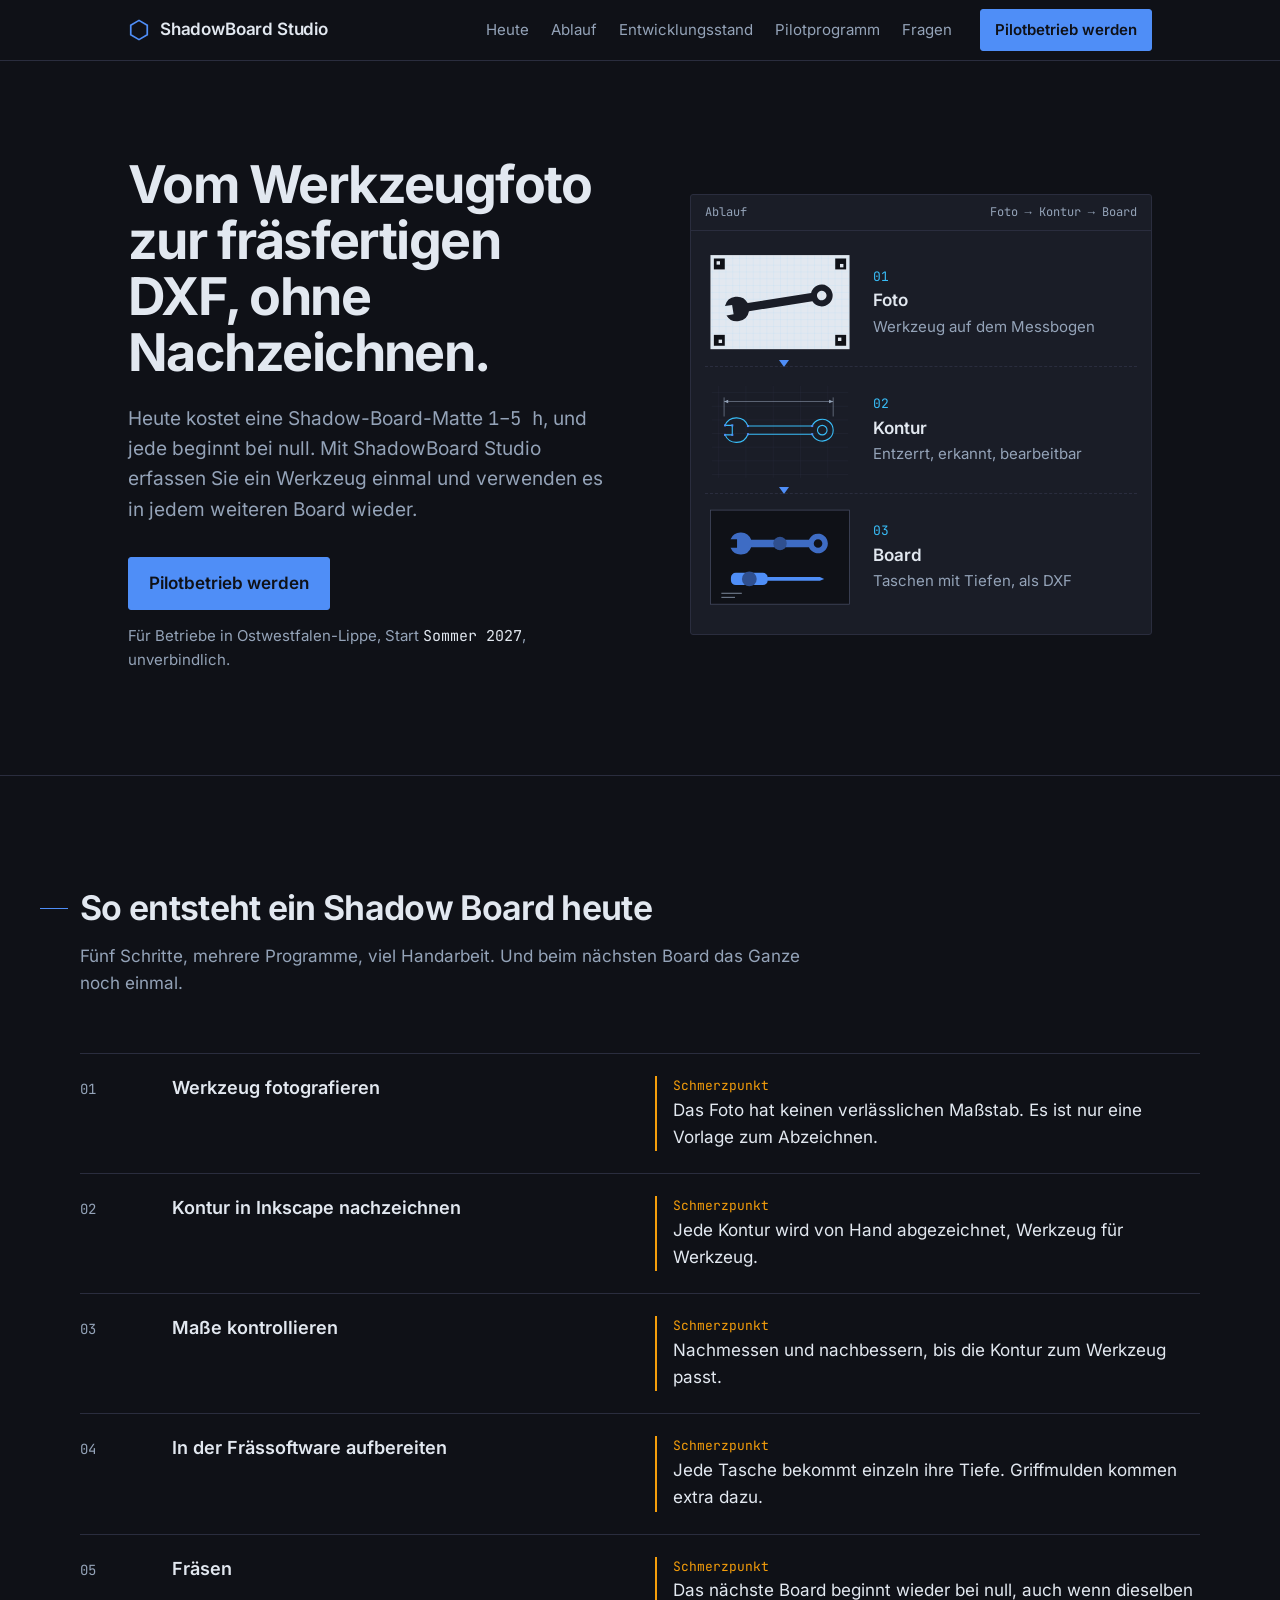
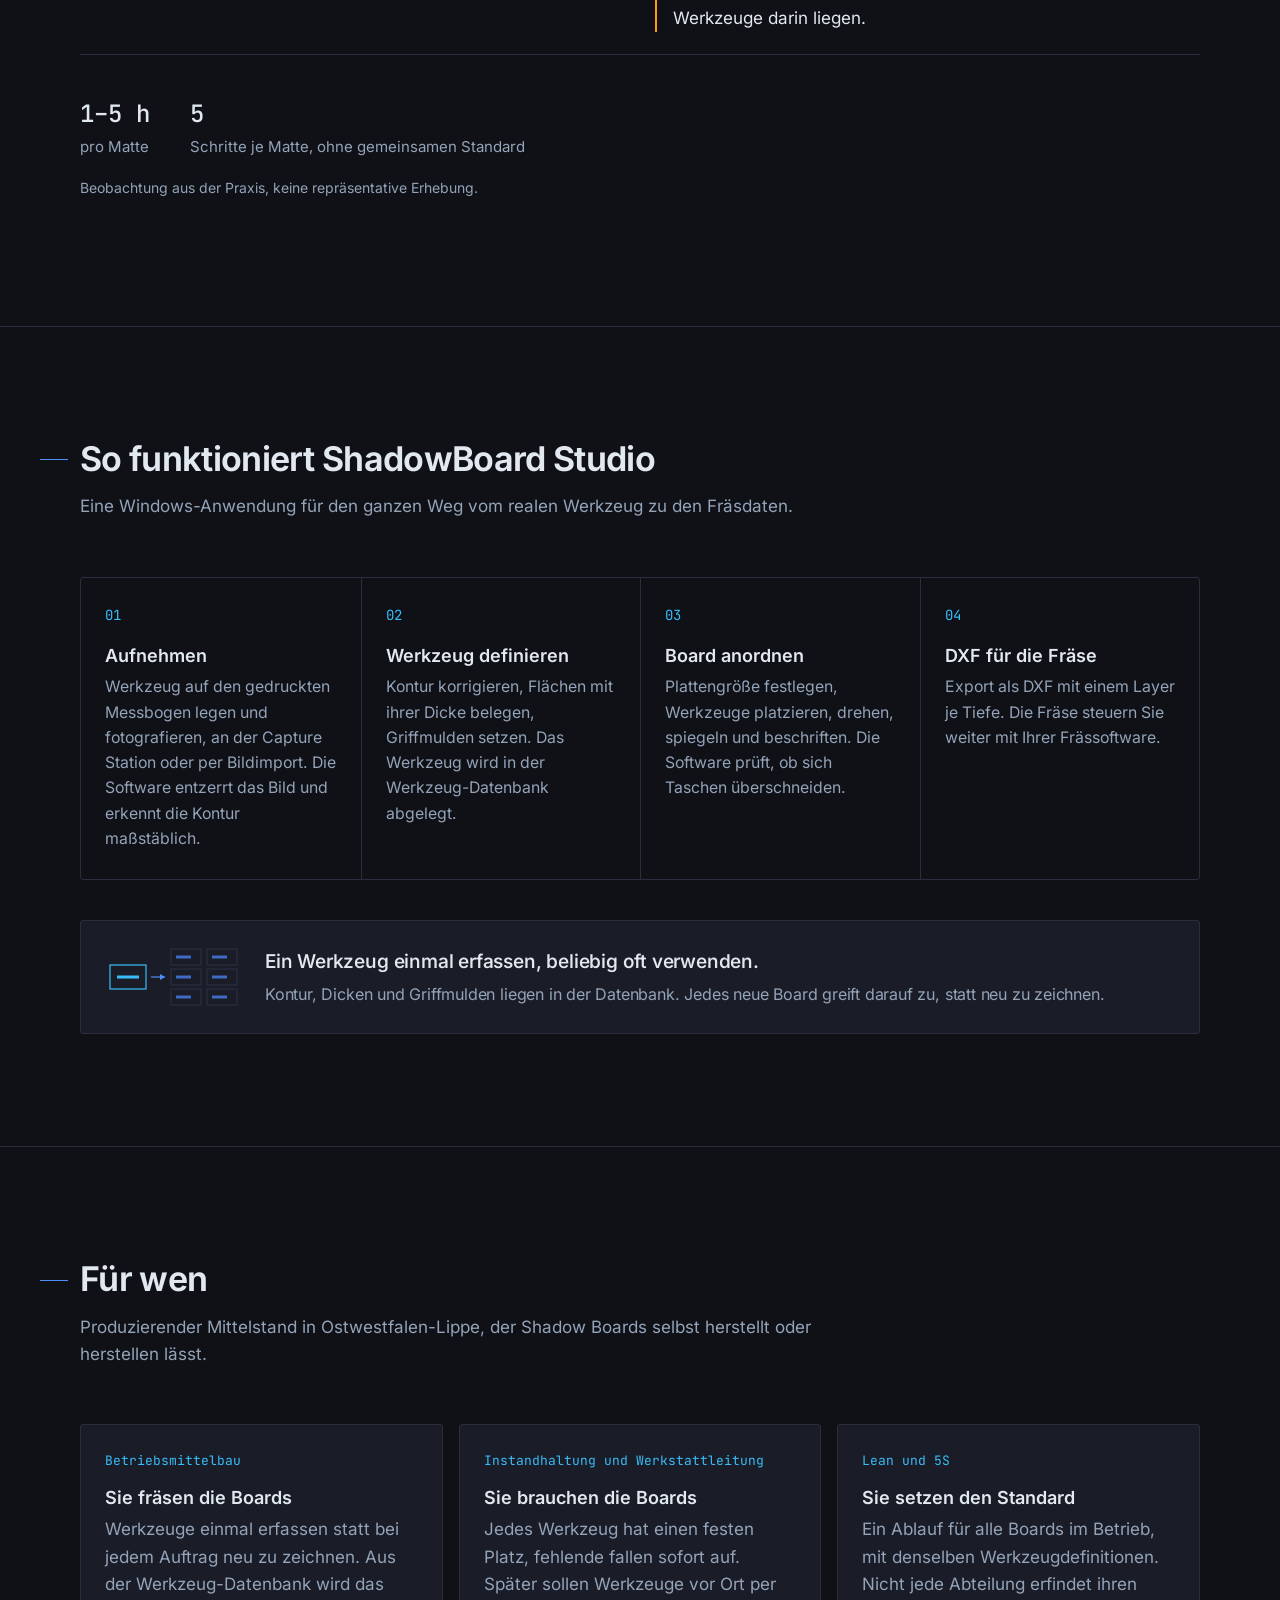
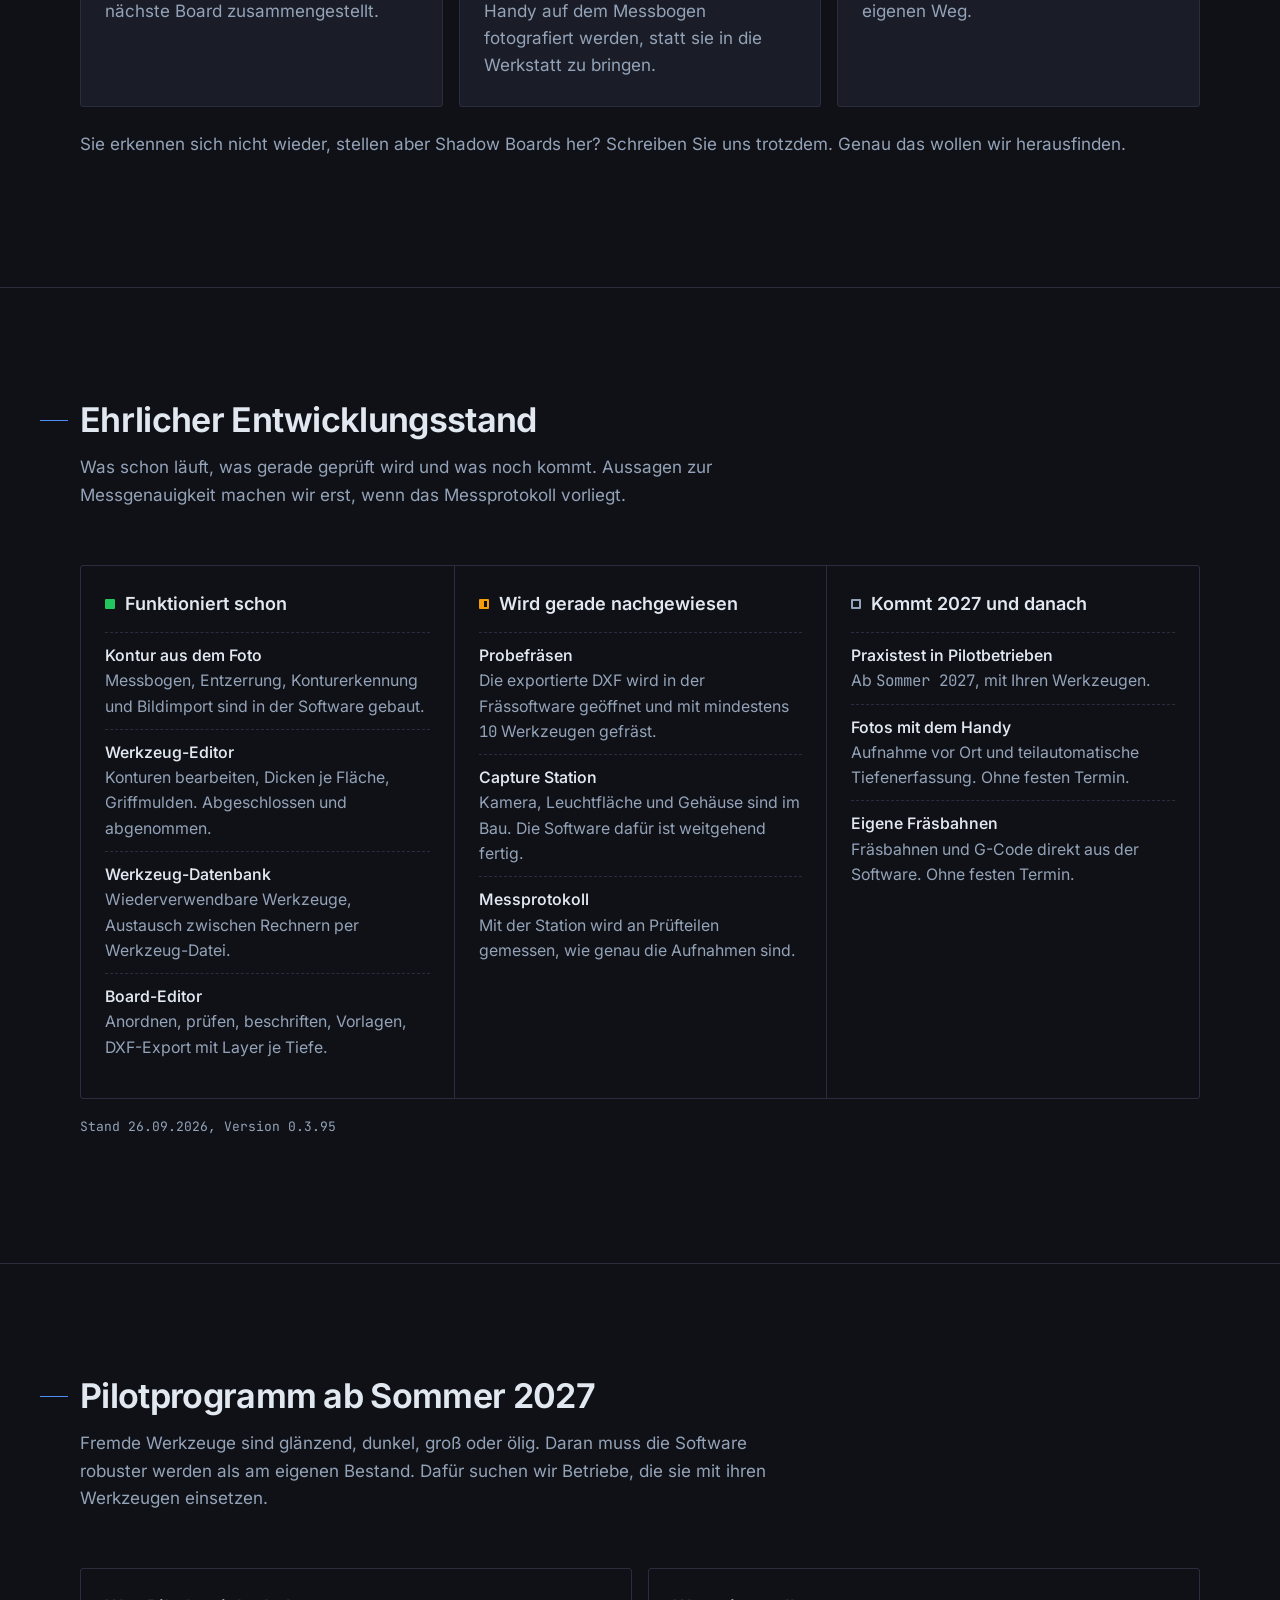
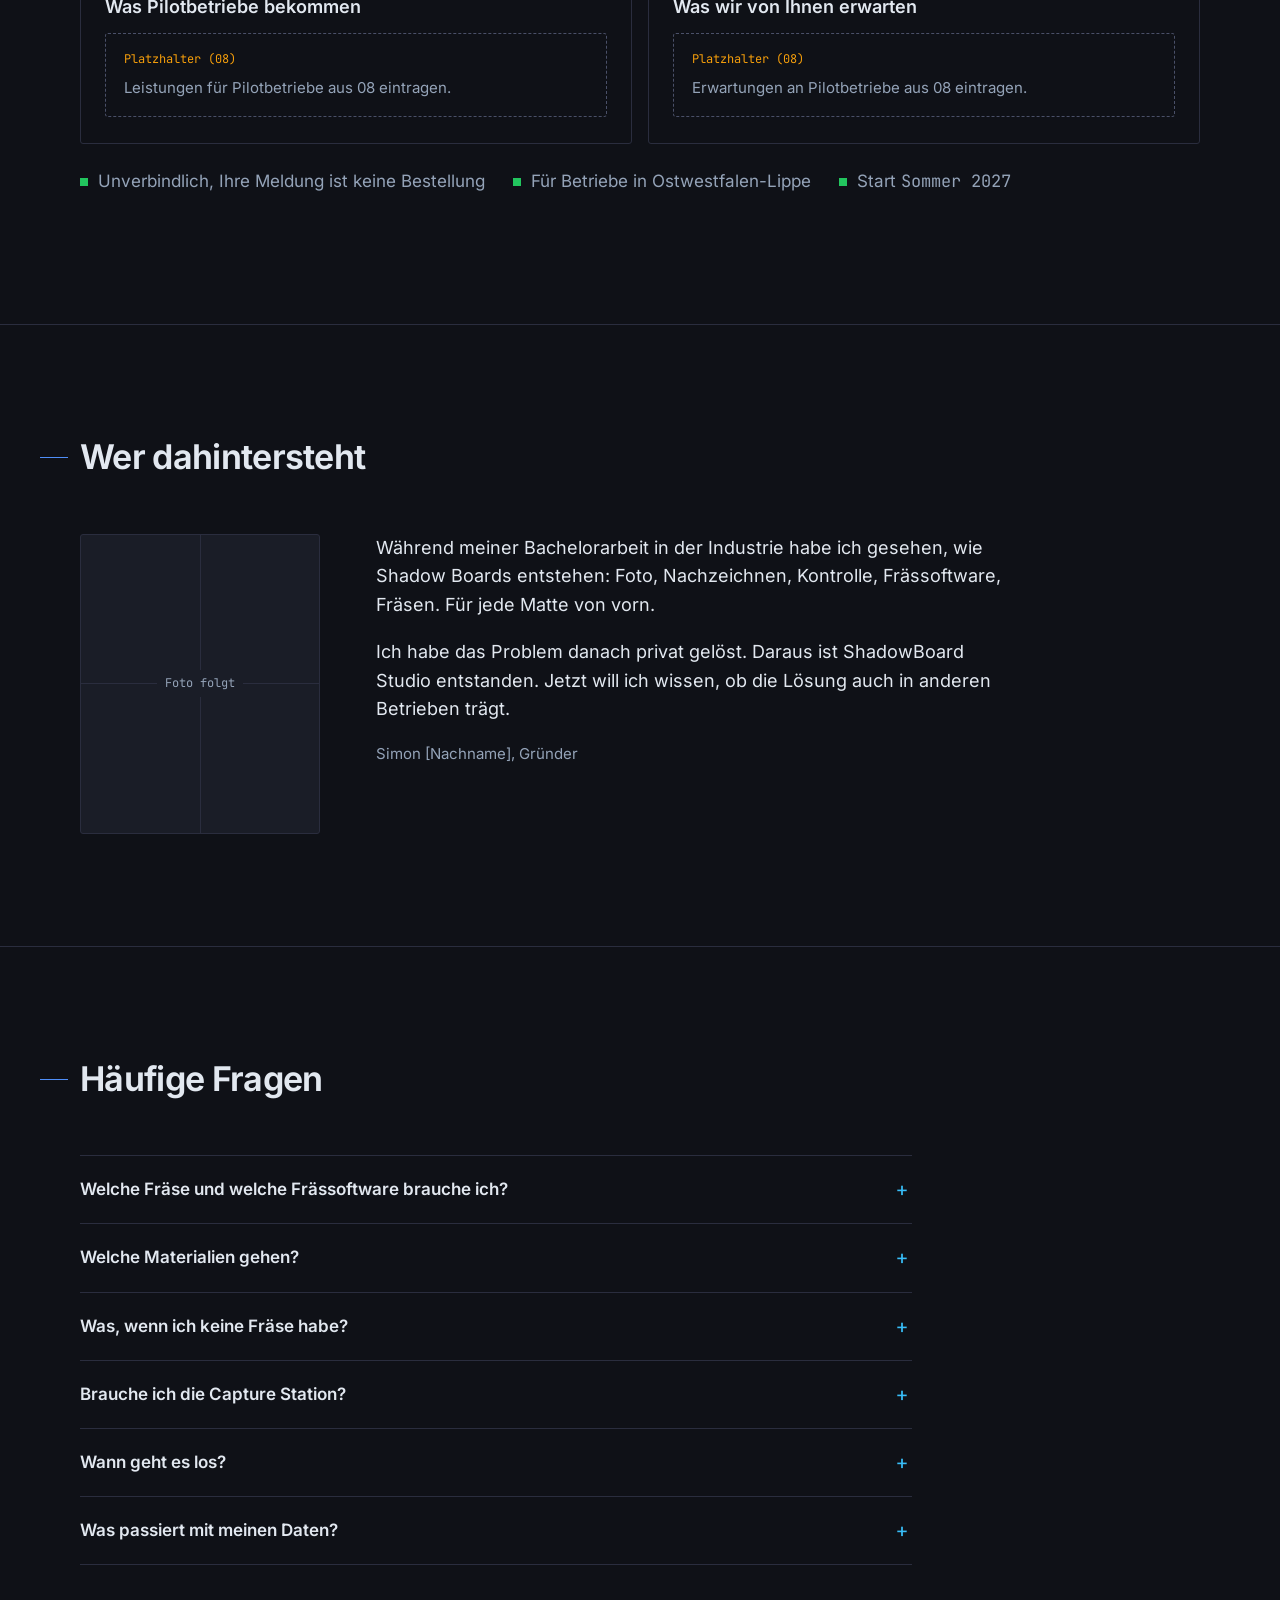
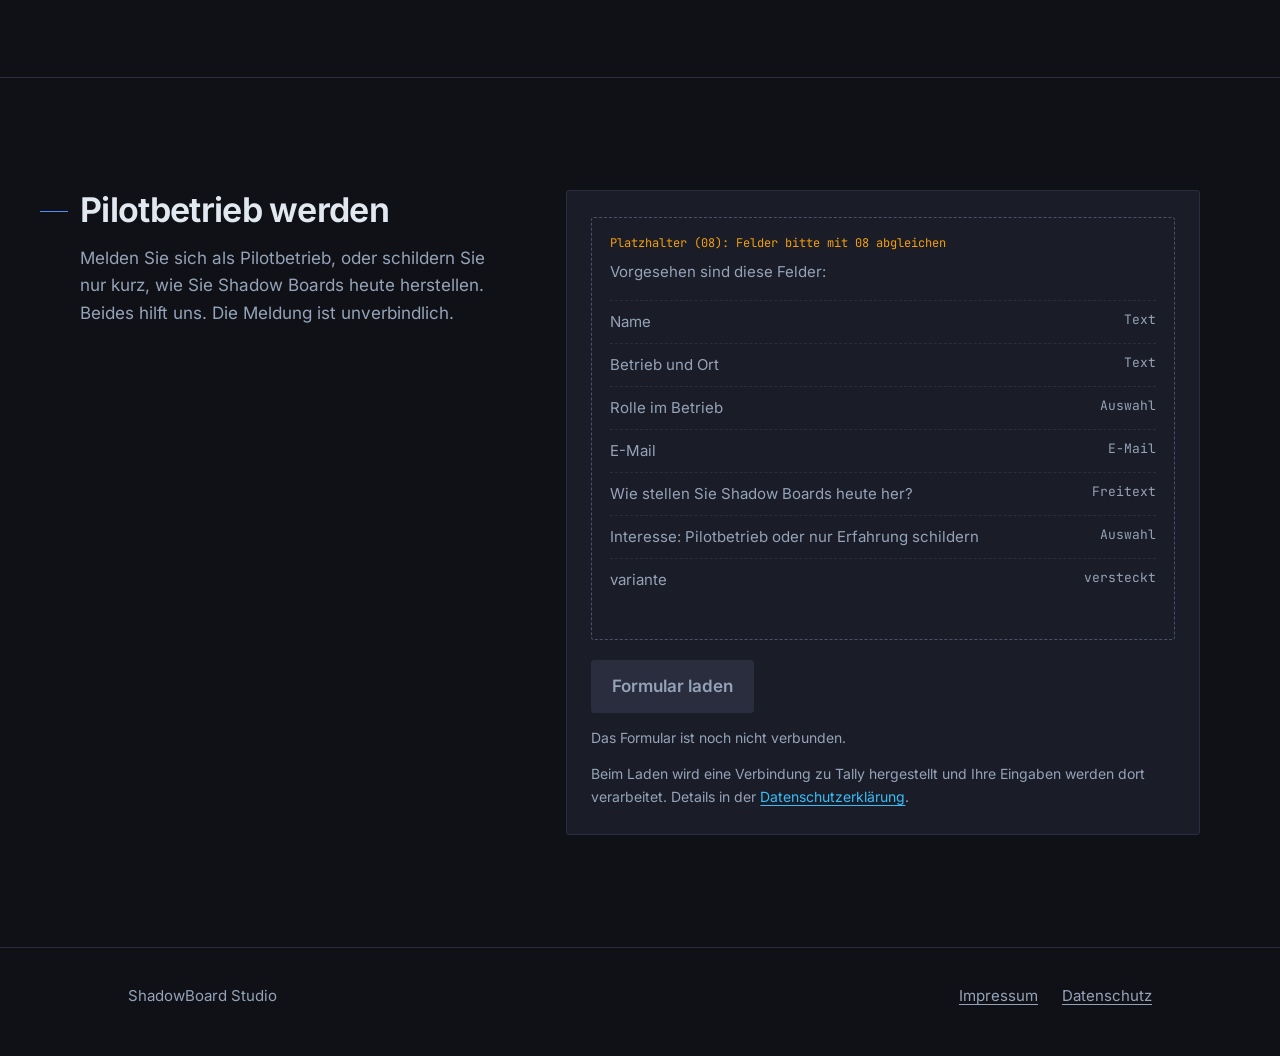
==== index.html @ 1d5117e0 "Add files via upload" ====
<!doctype html>
<html lang="de" data-variant="a">
<head>
  <meta charset="utf-8">
  <meta name="viewport" content="width=device-width, initial-scale=1">
  <title>ShadowBoard Studio – Pilotbetriebe in Ostwestfalen-Lippe gesucht</title>
  <meta name="description" content="ShadowBoard Studio führt vom Foto eines Werkzeugs zur fräsfertigen DXF für Shadow Boards. Jedes Werkzeug wird einmal erfasst und beliebig oft verwendet. Wir suchen Pilotbetriebe in OWL, Start Sommer 2027.">
  <meta name="theme-color" content="#0F1117">
  <link rel="icon" href="data:image/svg+xml,%3Csvg xmlns='http://www.w3.org/2000/svg' viewBox='0 0 32 32'%3E%3Cpath d='M16 2 28 9v14l-12 7-12-7V9z' fill='none' stroke='%234F8EF7' stroke-width='3'/%3E%3C/svg%3E">
  <link rel="preload" href="assets/fonts/inter-var-latin.woff2" as="font" type="font/woff2" crossorigin>
  <link rel="stylesheet" href="assets/style.css">
  <script>
    /* Variante vor dem ersten Zeichnen setzen, damit die Headline nicht springt */
    (function(){var v=(new URLSearchParams(location.search).get("v")||"a").toLowerCase();document.documentElement.setAttribute("data-variant",v==="b"?"b":"a");})();
  </script>
  <script src="assets/main.js" defer></script>
</head>
<body>
<a class="skip" href="#inhalt">Zum Inhalt springen</a>

<header class="site-header">
  <div class="wrap">
    <a class="brand" href="#top" aria-label="ShadowBoard Studio, zum Seitenanfang">
      <svg viewBox="0 0 32 32" aria-hidden="true"><path d="M16 2 28 9v14l-12 7-12-7V9z" fill="none" stroke="#4F8EF7" stroke-width="2.5"/></svg>
      <span>ShadowBoard Studio</span>
    </a>
    <nav class="nav" aria-label="Seitenabschnitte">
      <a href="#problem">Heute</a>
      <a href="#ablauf">Ablauf</a>
      <a href="#stand">Entwicklungsstand</a>
      <a href="#pilot">Pilotprogramm</a>
      <a href="#faq">Fragen</a>
    </nav>
    <a class="btn" href="#formular">Pilotbetrieb werden</a>
  </div>
</header>

<main id="inhalt">

<!-- 1. HERO ============================================================== -->
<section class="hero" id="top">
  <div class="wrap">
    <div>
      <!-- Variante A: Zeitersparnis. ENTWURF – durch den Wortlaut aus 04 ersetzen. -->
      <div data-variant-block="a">
        <h1 id="hero-title-a">Vom Werkzeugfoto zur fräsfertigen DXF, ohne Nachzeichnen.</h1>
        <p class="lead">Heute kostet eine Shadow-Board-Matte <span class="mono">1–5&nbsp;h</span>, und jede beginnt bei null. Mit ShadowBoard Studio erfassen Sie ein Werkzeug einmal und verwenden es in jedem weiteren Board wieder.</p>
      </div>
      <!-- Variante B: Standardisierung. ENTWURF – durch den Wortlaut aus 04 ersetzen. -->
      <div data-variant-block="b">
        <h1 id="hero-title-b">Jedes Werkzeug einmal definiert. Jedes Board nach demselben Ablauf.</h1>
        <p class="lead">Heute gibt es für Shadow Boards keinen Standard: Foto, Zeichenprogramm, Frässoftware, jedes Mal von vorn. ShadowBoard Studio legt Kontur, Dicken und Griffmulden eines Werkzeugs einmal ab, und jedes Board baut darauf auf.</p>
      </div>

      <div class="hero-actions">
        <a class="btn" href="#formular">Pilotbetrieb werden</a>
        <p class="hero-note">Für Betriebe in Ostwestfalen-Lippe, Start <span class="mono">Sommer 2027</span>, unverbindlich.</p>
      </div>
    </div>

    <figure class="viewport" aria-labelledby="flow-caption">
      <div class="viewport-bar" aria-hidden="true"><span>Ablauf</span><span>Foto → Kontur → Board</span></div>
      <figcaption id="flow-caption" class="sr-only">Ablauf in drei Stufen: ein Foto des Werkzeugs auf dem Messbogen, daraus die erkannte Kontur, daraus eine Tasche im Shadow Board.</figcaption>
      <ol class="flow">
        <li>
          <svg viewBox="0 0 220 150" role="img" aria-label="Foto: Maulschlüssel liegt leicht schräg auf einem hellen Messbogen mit vier Eckmarkern">
            <defs>
              <pattern id="raster" width="10" height="10" patternUnits="userSpaceOnUse">
                <path d="M10 0H0V10" fill="none" stroke="#38BDF8" stroke-opacity=".35" stroke-width=".5"/>
              </pattern>
            </defs>
            <rect x="8" y="6" width="204" height="138" fill="#E2E8F0"/>
            <rect x="8" y="6" width="204" height="138" fill="url(#raster)"/>
            <g fill="#0F1117">
              <rect x="13" y="11" width="16" height="16"/><rect x="191" y="11" width="16" height="16"/>
              <rect x="13" y="123" width="16" height="16"/><rect x="191" y="123" width="16" height="16"/>
            </g>
            <g fill="#E2E8F0">
              <rect x="17" y="15" width="5" height="5"/><rect x="198" y="19" width="5" height="5"/>
              <rect x="20" y="130" width="5" height="5"/><rect x="195" y="127" width="5" height="5"/>
            </g>
            <g transform="translate(10 25) rotate(-9 100 50)">
              <path fill="#1A1D27" fill-rule="evenodd" d="M52.97 44L147.17 44A16 16 0 1 1 147.17 56L52.97 56A18 18 0 0 1 19.42 57L30 57L30 43L19.42 43A18 18 0 0 1 52.97 44ZM169 50A7 7 0 1 0 155 50A7 7 0 1 0 169 50Z"/>
            </g>
          </svg>
          <span><span class="step-no">01</span><span class="step-name">Foto</span><span class="step-text">Werkzeug auf dem Messbogen</span></span>
        </li>
        <li>
          <svg viewBox="0 0 220 150" role="img" aria-label="Kontur: Umriss des Maulschlüssels als Linienzug mit Eckpunkten und Bemaßungslinie">
            <g stroke="#2A2D3E" stroke-width=".5">
              <path d="M10 20H210M10 40H210M10 60H210M10 80H210M10 100H210M10 120H210M10 140H210M20 10V145M60 10V145M100 10V145M140 10V145M180 10V145"/>
            </g>
            <g transform="translate(10 25)">
              <path fill="none" stroke="#38BDF8" stroke-width="1.6" fill-rule="evenodd" d="M52.97 44L147.17 44A16 16 0 1 1 147.17 56L52.97 56A18 18 0 0 1 19.42 57L30 57L30 43L19.42 43A18 18 0 0 1 52.97 44ZM169 50A7 7 0 1 0 155 50A7 7 0 1 0 169 50Z"/>
              <g fill="#4F8EF7">
                <rect x="51.5" y="42.5" width="3" height="3"/><rect x="145.7" y="42.5" width="3" height="3"/>
                <rect x="145.7" y="54.5" width="3" height="3"/><rect x="51.5" y="54.5" width="3" height="3"/>
                <rect x="17.9" y="55.5" width="3" height="3"/><rect x="28.5" y="55.5" width="3" height="3"/>
                <rect x="28.5" y="41.5" width="3" height="3"/><rect x="17.9" y="41.5" width="3" height="3"/>
              </g>
              <g stroke="#94A3B8" stroke-width=".8" fill="none">
                <path d="M18 30V2M178 30V2"/>
                <path d="M18 8H178"/>
                <path d="M18 8l6 -2.5v5zM178 8l-6 -2.5v5z" fill="#94A3B8" stroke="none"/>
              </g>
            </g>
          </svg>
          <span><span class="step-no">02</span><span class="step-name">Kontur</span><span class="step-text">Entzerrt, erkannt, bearbeitbar</span></span>
        </li>
        <li>
          <svg viewBox="0 0 220 150" role="img" aria-label="Board: Platte mit Taschen für Maulschlüssel und Schraubendreher, Griffmulde dunkler als tiefere Stufe">
            <rect x="8" y="6" width="204" height="138" fill="#0F1117" stroke="#4A5068"/>
            <g transform="translate(20 10) scale(.9)">
              <path fill="#3E6CC4" fill-rule="evenodd" d="M52.97 44L147.17 44A16 16 0 1 1 147.17 56L52.97 56A18 18 0 0 1 19.42 57L30 57L30 43L19.42 43A18 18 0 0 1 52.97 44ZM169 50A7 7 0 1 0 155 50A7 7 0 1 0 169 50Z"/>
              <circle cx="100" cy="50" r="11" fill="#2F4F8F"/>
            </g>
            <g transform="translate(20 62) scale(.9)">
              <path fill="#4F8EF7" d="M28 40H72A8 8 0 0 1 80 48V47H165L172 50L165 53H80V52A8 8 0 0 1 72 60H28A8 8 0 0 1 20 52V48A8 8 0 0 1 28 40Z"/>
              <circle cx="50" cy="50" r="12" fill="#2F4F8F"/>
            </g>
            <g stroke="#94A3B8" stroke-width="1.2"><path d="M24 128H54M24 134H44"/></g>
          </svg>
          <span><span class="step-no">03</span><span class="step-name">Board</span><span class="step-text">Taschen mit Tiefen, als DXF</span></span>
        </li>
      </ol>
    </figure>
  </div>
</section>

<!-- 2. PROBLEM =========================================================== -->
<!-- ENTWURF: Schritte laut Übersicht zu 02; Schmerzpunkte aus project-overview.md abgeleitet. Mit 02 abgleichen. -->
<section id="problem" aria-labelledby="problem-title">
  <div class="wrap section">
    <div class="section-head">
      <h2 id="problem-title">So entsteht ein Shadow Board heute</h2>
      <p>Fünf Schritte, mehrere Programme, viel Handarbeit. Und beim nächsten Board das Ganze noch einmal.</p>
    </div>

    <ol class="steps chain">
      <li>
        <span class="no">01</span>
        <h3>Werkzeug fotografieren</h3>
        <p class="pain"><span class="pain-label">Schmerzpunkt</span>Das Foto hat keinen verlässlichen Maßstab. Es ist nur eine Vorlage zum Abzeichnen.</p>
      </li>
      <li>
        <span class="no">02</span>
        <h3>Kontur in Inkscape nachzeichnen</h3>
        <p class="pain"><span class="pain-label">Schmerzpunkt</span>Jede Kontur wird von Hand abgezeichnet, Werkzeug für Werkzeug.</p>
      </li>
      <li>
        <span class="no">03</span>
        <h3>Maße kontrollieren</h3>
        <p class="pain"><span class="pain-label">Schmerzpunkt</span>Nachmessen und nachbessern, bis die Kontur zum Werkzeug passt.</p>
      </li>
      <li>
        <span class="no">04</span>
        <h3>In der Frässoftware aufbereiten</h3>
        <p class="pain"><span class="pain-label">Schmerzpunkt</span>Jede Tasche bekommt einzeln ihre Tiefe. Griffmulden kommen extra dazu.</p>
      </li>
      <li>
        <span class="no">05</span>
        <h3>Fräsen</h3>
        <p class="pain"><span class="pain-label">Schmerzpunkt</span>Das nächste Board beginnt wieder bei null, auch wenn dieselben Werkzeuge darin liegen.</p>
      </li>
    </ol>

    <ul class="facts">
      <li><span class="val">1–5 h</span><span class="key">pro Matte</span></li>
      <li><span class="val">5</span><span class="key">Schritte je Matte, ohne gemeinsamen Standard</span></li>
    </ul>
    <p class="src">Beobachtung aus der Praxis, keine repräsentative Erhebung.</p>
  </div>
</section>

<!-- 3. LÖSUNG ============================================================ -->
<section id="ablauf" aria-labelledby="ablauf-title">
  <div class="wrap section">
    <div class="section-head">
      <h2 id="ablauf-title">So funktioniert ShadowBoard Studio</h2>
      <p>Eine Windows-Anwendung für den ganzen Weg vom realen Werkzeug zu den Fräsdaten.</p>
    </div>

    <ol class="steps grid-4">
      <li>
        <span class="no">01</span>
        <h3>Aufnehmen</h3>
        <p>Werkzeug auf den gedruckten Messbogen legen und fotografieren, an der Capture Station oder per Bildimport. Die Software entzerrt das Bild und erkennt die Kontur maßstäblich.</p>
      </li>
      <li>
        <span class="no">02</span>
        <h3>Werkzeug definieren</h3>
        <p>Kontur korrigieren, Flächen mit ihrer Dicke belegen, Griffmulden setzen. Das Werkzeug wird in der Werkzeug-Datenbank abgelegt.</p>
      </li>
      <li>
        <span class="no">03</span>
        <h3>Board anordnen</h3>
        <p>Plattengröße festlegen, Werkzeuge platzieren, drehen, spiegeln und beschriften. Die Software prüft, ob sich Taschen überschneiden.</p>
      </li>
      <li>
        <span class="no">04</span>
        <h3>DXF für die Fräse</h3>
        <p>Export als DXF mit einem Layer je Tiefe. Die Fräse steuern Sie weiter mit Ihrer Frässoftware.</p>
      </li>
    </ol>

    <div class="core">
      <svg viewBox="0 0 132 60" aria-hidden="true">
        <rect x="1" y="18" width="36" height="24" fill="none" stroke="#38BDF8" stroke-width="1.2"/>
        <path d="M8 30H30" stroke="#38BDF8" stroke-width="3"/>
        <path d="M42 30H56" stroke="#4F8EF7" stroke-width="1.2"/><path d="M56 30l-5-3v6z" fill="#4F8EF7"/>
        <g fill="none" stroke="#2A2D3E" stroke-width="1.2">
          <rect x="62" y="2" width="30" height="16"/><rect x="62" y="22" width="30" height="16"/><rect x="62" y="42" width="30" height="16"/>
          <rect x="98" y="2" width="30" height="16"/><rect x="98" y="22" width="30" height="16"/><rect x="98" y="42" width="30" height="16"/>
        </g>
        <g stroke="#3E6CC4" stroke-width="3">
          <path d="M67 10H82M67 30H82M67 50H82M103 10H118M103 30H118M103 50H118"/>
        </g>
      </svg>
      <p>Ein Werkzeug einmal erfassen, beliebig oft verwenden.<span>Kontur, Dicken und Griffmulden liegen in der Datenbank. Jedes neue Board greift darauf zu, statt neu zu zeichnen.</span></p>
    </div>
  </div>
</section>

<!-- 4. FÜR WEN =========================================================== -->
<!-- HYPOTHESE (03): Diese Rollen will die Seite testen. Mit 03 abgleichen. -->
<section id="fuer-wen" aria-labelledby="fuer-wen-title">
  <div class="wrap section">
    <div class="section-head">
      <h2 id="fuer-wen-title">Für wen</h2>
      <p>Produzierender Mittelstand in Ostwestfalen-Lippe, der Shadow Boards selbst herstellt oder herstellen lässt.</p>
    </div>

    <ul class="cards">
      <li class="card">
        <span class="role-tag">Betriebsmittelbau</span>
        <h3>Sie fräsen die Boards</h3>
        <p>Werkzeuge einmal erfassen statt bei jedem Auftrag neu zu zeichnen. Aus der Werkzeug-Datenbank wird das nächste Board zusammengestellt.</p>
      </li>
      <li class="card">
        <span class="role-tag">Instandhaltung und Werkstattleitung</span>
        <h3>Sie brauchen die Boards</h3>
        <p>Jedes Werkzeug hat einen festen Platz, fehlende fallen sofort auf. Später sollen Werkzeuge vor Ort per Handy auf dem Messbogen fotografiert werden, statt sie in die Werkstatt zu bringen.</p>
      </li>
      <li class="card">
        <span class="role-tag">Lean und 5S</span>
        <h3>Sie setzen den Standard</h3>
        <p>Ein Ablauf für alle Boards im Betrieb, mit denselben Werkzeugdefinitionen. Nicht jede Abteilung erfindet ihren eigenen Weg.</p>
      </li>
    </ul>
    <p class="aside-note">Sie erkennen sich nicht wieder, stellen aber Shadow Boards her? Schreiben Sie uns trotzdem. Genau das wollen wir herausfinden.</p>
  </div>
</section>

<!-- 5. ENTWICKLUNGSSTAND ================================================= -->
<!-- Quelle: project-status.md, roadmap.md (Stand 2026-09-26, Version 0.3.95). -->
<section id="stand" aria-labelledby="stand-title">
  <div class="wrap section">
    <div class="section-head">
      <h2 id="stand-title">Ehrlicher Entwicklungsstand</h2>
      <p>Was schon läuft, was gerade geprüft wird und was noch kommt. Aussagen zur Messgenauigkeit machen wir erst, wenn das Messprotokoll vorliegt.</p>
    </div>

    <div class="status">
      <div class="st-done">
        <h3><span class="marker" aria-hidden="true"></span>Funktioniert schon</h3>
        <ul>
          <li><strong>Kontur aus dem Foto</strong>Messbogen, Entzerrung, Konturerkennung und Bildimport sind in der Software gebaut.</li>
          <li><strong>Werkzeug-Editor</strong>Konturen bearbeiten, Dicken je Fläche, Griffmulden. Abgeschlossen und abgenommen.</li>
          <li><strong>Werkzeug-Datenbank</strong>Wiederverwendbare Werkzeuge, Austausch zwischen Rechnern per Werkzeug-Datei.</li>
          <li><strong>Board-Editor</strong>Anordnen, prüfen, beschriften, Vorlagen, DXF-Export mit Layer je Tiefe.</li>
        </ul>
      </div>
      <div class="st-proof">
        <h3><span class="marker" aria-hidden="true"></span>Wird gerade nachgewiesen</h3>
        <ul>
          <li><strong>Probefräsen</strong>Die exportierte DXF wird in der Frässoftware geöffnet und mit mindestens <span class="mono">10</span> Werkzeugen gefräst.</li>
          <li><strong>Capture Station</strong>Kamera, Leuchtfläche und Gehäuse sind im Bau. Die Software dafür ist weitgehend fertig.</li>
          <li><strong>Messprotokoll</strong>Mit der Station wird an Prüfteilen gemessen, wie genau die Aufnahmen sind.</li>
        </ul>
      </div>
      <div class="st-next">
        <h3><span class="marker" aria-hidden="true"></span>Kommt 2027 und danach</h3>
        <ul>
          <li><strong>Praxistest in Pilotbetrieben</strong>Ab <span class="mono">Sommer 2027</span>, mit Ihren Werkzeugen.</li>
          <li><strong>Fotos mit dem Handy</strong>Aufnahme vor Ort und teilautomatische Tiefenerfassung. Ohne festen Termin.</li>
          <li><strong>Eigene Fräsbahnen</strong>Fräsbahnen und G-Code direkt aus der Software. Ohne festen Termin.</li>
        </ul>
      </div>
    </div>
    <p class="status-meta">Stand 26.09.2026, Version 0.3.95</p>
  </div>
</section>

<!-- 6. PILOTPROGRAMM ===================================================== -->
<section id="pilot" aria-labelledby="pilot-title">
  <div class="wrap section">
    <div class="section-head">
      <h2 id="pilot-title">Pilotprogramm ab Sommer 2027</h2>
      <p>Fremde Werkzeuge sind glänzend, dunkel, groß oder ölig. Daran muss die Software robuster werden als am eigenen Bestand. Dafür suchen wir Betriebe, die sie mit ihren Werkzeugen einsetzen.</p>
    </div>

    <div class="two-col">
      <div class="pilot-box">
        <h3>Was Pilotbetriebe bekommen</h3>
        <div class="placeholder"><span class="ph-tag">Platzhalter (08)</span>Leistungen für Pilotbetriebe aus 08 eintragen.</div>
      </div>
      <div class="pilot-box">
        <h3>Was wir von Ihnen erwarten</h3>
        <div class="placeholder"><span class="ph-tag">Platzhalter (08)</span>Erwartungen an Pilotbetriebe aus 08 eintragen.</div>
      </div>
    </div>

    <ul class="pilot-terms">
      <li>Unverbindlich, Ihre Meldung ist keine Bestellung</li>
      <li>Für Betriebe in Ostwestfalen-Lippe</li>
      <li>Start <span class="mono">Sommer 2027</span></li>
    </ul>
  </div>
</section>

<!-- 7. GRÜNDER =========================================================== -->
<!-- ENTWURF nach der Kurzbeschreibung von 07. Freigabe durch den Gründer nötig. Kein Firmenname. -->
<section id="gruender" aria-labelledby="gruender-title">
  <div class="wrap section">
    <div class="section-head">
      <h2 id="gruender-title">Wer dahintersteht</h2>
    </div>
    <div class="founder">
      <figure class="photo-slot">
        <!-- Foto hier einsetzen: <img src="assets/gruender.jpg" alt="Simon [Nachname], Gründer von ShadowBoard Studio" width="480" height="600"> -->
        <figcaption>Foto folgt</figcaption>
      </figure>
      <div>
        <blockquote>
          <p>Während meiner Bachelorarbeit in der Industrie habe ich gesehen, wie Shadow Boards entstehen: Foto, Nachzeichnen, Kontrolle, Frässoftware, Fräsen. Für jede Matte von vorn.</p>
          <p>Ich habe das Problem danach privat gelöst. Daraus ist ShadowBoard Studio entstanden. Jetzt will ich wissen, ob die Lösung auch in anderen Betrieben trägt.</p>
        </blockquote>
        <p class="sig">Simon [Nachname], Gründer</p>
      </div>
    </div>
  </div>
</section>

<!-- 8. FAQ =============================================================== -->
<section id="faq" aria-labelledby="faq-title">
  <div class="wrap section">
    <div class="section-head">
      <h2 id="faq-title">Häufige Fragen</h2>
    </div>
    <div class="faq">
      <details>
        <summary>Welche Fräse und welche Frässoftware brauche ich?</summary>
        <div class="answer">
          <p>ShadowBoard Studio exportiert DXF mit einem Layer je Tiefe. Geprüft wird das gerade mit Estlcam. Die Fräse selbst steuern Sie weiter mit Ihrer eigenen Software, eine eigene Maschinensteuerung gibt es nicht.</p>
          <p class="open-q">Ob Ihre Fräse und Software die Dateien so übernehmen: Klären wir im Gespräch.</p>
        </div>
      </details>
      <details>
        <summary>Welche Materialien gehen?</summary>
        <div class="answer">
          <p>Gedacht ist die Software für Platten etwa aus Hartschaum, Kunststoff oder Holz. Bisher arbeiten wir mit Schaumstoff. Die Tiefen sind je Fläche gestuft, Freiform-Taschen in 3D gibt es nicht.</p>
          <p class="open-q">Ihr Material: Klären wir im Gespräch.</p>
        </div>
      </details>
      <details>
        <summary>Was, wenn ich keine Fräse habe?</summary>
        <div class="answer">
          <p>Wir prüfen, ob wir Boards nach Ihren Daten auch selbst fräsen und liefern. Entschieden ist das noch nicht.</p>
          <p class="open-q">Klären wir im Gespräch.</p>
        </div>
      </details>
      <details>
        <summary>Brauche ich die Capture Station?</summary>
        <div class="answer">
          <p>Nein. Die Software nimmt auch Fotos an, die auf dem gedruckten Messbogen gemacht wurden. Die Capture Station ist eine Aufnahmekammer, die das Fotografieren einheitlich machen soll. Sie ist im Bau.</p>
          <p class="open-q">Ob sie gekauft oder gemietet wird: Klären wir im Gespräch.</p>
        </div>
      </details>
      <details>
        <summary>Wann geht es los?</summary>
        <div class="answer">
          <p>Das Pilotprogramm startet im <span class="mono">Sommer 2027</span>. Bis dahin laufen Probefräsen, Bau der Capture Station und Messprotokoll.</p>
        </div>
      </details>
      <details>
        <summary>Was passiert mit meinen Daten?</summary>
        <div class="answer">
          <p>Die Software läuft lokal auf Ihrem Rechner, ohne Cloud und ohne Server. Werkzeuge und Boards liegen in einer lokalen Datenbank in offenen Formaten.</p>
          <p>Das Formular auf dieser Seite wird von Tally bereitgestellt und erst geladen, wenn Sie es anklicken. Diese Seite setzt keine Cookies und kein Tracking ein.</p>
        </div>
      </details>
    </div>
  </div>
</section>

<!-- 9. FORMULAR ========================================================== -->
<section id="formular" aria-labelledby="formular-title">
  <div class="wrap section">
    <div class="form-wrap">
      <div class="section-head">
        <h2 id="formular-title">Pilotbetrieb werden</h2>
        <p>Melden Sie sich als Pilotbetrieb, oder schildern Sie nur kurz, wie Sie Shadow Boards heute herstellen. Beides hilft uns. Die Meldung ist unverbindlich.</p>
      </div>

      <div class="form-panel">
        <!-- Verstecktes Feld: gewählte Headline-Variante (a/b). Wird zusätzlich als URL-Parameter "variante" an Tally übergeben. -->
        <input type="hidden" name="variante" id="variante" value="a">

        <div id="tally-slot" data-tally-id="TALLY_FORM_ID">
          <div class="placeholder">
            <span class="ph-tag">Platzhalter (08): Felder bitte mit 08 abgleichen</span>
            Vorgesehen sind diese Felder:
            <ul class="field-list">
              <li><span>Name</span><span class="type">Text</span></li>
              <li><span>Betrieb und Ort</span><span class="type">Text</span></li>
              <li><span>Rolle im Betrieb</span><span class="type">Auswahl</span></li>
              <li><span>E-Mail</span><span class="type">E-Mail</span></li>
              <li><span>Wie stellen Sie Shadow Boards heute her?</span><span class="type">Freitext</span></li>
              <li><span>Interesse: Pilotbetrieb oder nur Erfahrung schildern</span><span class="type">Auswahl</span></li>
              <li><span>variante</span><span class="type">versteckt</span></li>
            </ul>
          </div>
          <p class="load-row"><button type="button" class="btn" id="tally-load">Formular laden</button></p>
          <p id="tally-missing" class="consent-note" hidden>Das Formular ist noch nicht verbunden.</p>
          <p class="consent-note">Beim Laden wird eine Verbindung zu Tally hergestellt und Ihre Eingaben werden dort verarbeitet. Details in der <a href="datenschutz.html">Datenschutzerklärung</a>.</p>
        </div>
      </div>
    </div>
  </div>
</section>

</main>

<!-- 10. FOOTER ============================================================ -->
<footer class="site-footer">
  <div class="wrap">
    <p>ShadowBoard Studio</p>
    <nav aria-label="Rechtliches">
      <a href="impressum.html">Impressum</a>
      <a href="datenschutz.html">Datenschutz</a>
    </nav>
  </div>
</footer>
</body>
</html>
---- assets/style.css ----
/* ShadowBoard Studio – Landingpage
   Farben 1:1 aus ui/theme.py (Industrial Dark). Keine Verläufe, kein Glow, keine Schatten. */

@font-face {
  font-family: "Inter";
  src: url("fonts/inter-var-latin.woff2") format("woff2");
  font-weight: 100 900;
  font-style: normal;
  font-display: swap;
}
@font-face {
  font-family: "JetBrains Mono";
  src: url("fonts/jetbrains-mono-latin-400-normal.woff2") format("woff2");
  font-weight: 400;
  font-display: swap;
}
@font-face {
  font-family: "JetBrains Mono";
  src: url("fonts/jetbrains-mono-latin-500-normal.woff2") format("woff2");
  font-weight: 500;
  font-display: swap;
}

:root {
  --bg: #0F1117;
  --panel: #1A1D27;
  --line: #2A2D3E;
  --accent: #4F8EF7;
  --accent2: #38BDF8;
  --text: #E2E8F0;
  --muted: #94A3B8;
  --success: #22C55E;
  --warning: #F59E0B;
  --depth-1: #4F8EF7;
  --depth-2: #3E6CC4;
  --depth-3: #2F4F8F;

  --sans: "Inter", "Segoe UI", system-ui, -apple-system, sans-serif;
  --mono: "JetBrains Mono", Consolas, "SFMono-Regular", Menlo, monospace;

  --wrap: 1120px;
  --gutter: clamp(20px, 5vw, 48px);
  --radius: 3px;
}

*, *::before, *::after { box-sizing: border-box; }

html { scroll-behavior: smooth; -webkit-text-size-adjust: 100%; }
@media (prefers-reduced-motion: reduce) {
  html { scroll-behavior: auto; }
  * { transition: none !important; }
}

body {
  margin: 0;
  background: var(--bg);
  color: var(--text);
  font-family: var(--sans);
  font-size: 1.0625rem;
  line-height: 1.6;
  font-feature-settings: "tnum" 0, "cv11" 1;
}

img, svg { max-width: 100%; display: block; }

a { color: var(--accent2); text-underline-offset: 3px; }
a:hover { color: var(--text); }

:focus-visible {
  outline: 2px solid var(--accent2);
  outline-offset: 3px;
}

.mono, code, kbd { font-family: var(--mono); font-feature-settings: "zero" 0; }

.skip {
  position: absolute; left: -9999px; top: 0;
  background: var(--accent); color: var(--bg); padding: 8px 14px; z-index: 10;
}
.skip:focus { left: 12px; top: 12px; }

.wrap {
  max-width: var(--wrap);
  margin: 0 auto;
  padding: 0 var(--gutter);
}

/* ---------- Kopfleiste ---------- */

.site-header {
  border-bottom: 1px solid var(--line);
  background: var(--bg);
  position: sticky; top: 0; z-index: 5;
}
.site-header .wrap {
  display: flex; align-items: center; gap: 28px;
  min-height: 60px;
}
.brand {
  display: flex; align-items: center; gap: 10px;
  color: var(--text); text-decoration: none; font-weight: 600; letter-spacing: -0.01em;
}
.brand svg { width: 22px; height: 22px; }
.nav { display: flex; gap: 22px; margin-left: auto; }
.nav a { color: var(--muted); text-decoration: none; font-size: 0.9375rem; }
.nav a:hover { color: var(--text); }
.site-header .btn { padding: 8px 14px; font-size: 0.9375rem; }
@media (max-width: 860px) {
  .nav { display: none; }
  .site-header .btn { margin-left: auto; }
}

/* ---------- Buttons ---------- */

.btn {
  display: inline-block;
  background: var(--accent);
  color: var(--bg);
  font-weight: 600;
  text-decoration: none;
  padding: 12px 20px;
  border: 1px solid var(--accent);
  border-radius: var(--radius);
  transition: background-color .15s ease, border-color .15s ease;
  cursor: pointer;
  font: inherit; font-weight: 600;
}
.btn:hover { background: #6A9FF8; border-color: #6A9FF8; color: var(--bg); }
.btn-ghost {
  background: transparent; color: var(--text); border-color: var(--line);
}
.btn-ghost:hover { background: transparent; border-color: var(--accent2); color: var(--text); }

/* ---------- Abschnitte ---------- */

section { border-bottom: 1px solid var(--line); }
.section { padding: clamp(64px, 9vw, 112px) 0; }

.section-head { max-width: 46rem; margin-bottom: clamp(36px, 5vw, 56px); }

/* Technische Linie links an jeder Abschnittsüberschrift: wie eine Bezugskante */
.section-head h2 {
  position: relative;
  margin: 0 0 14px;
  font-size: clamp(1.625rem, 3vw, 2.125rem);
  line-height: 1.2;
  font-weight: 650;
  letter-spacing: -0.02em;
}
.section-head h2::before {
  content: "";
  position: absolute;
  left: calc(-1 * var(--gutter) + 8px);
  top: 0.6em;
  width: calc(var(--gutter) - 20px);
  border-top: 1px solid var(--accent);
}
.section-head p { margin: 0; color: var(--muted); }

h3 { font-size: 1.125rem; line-height: 1.35; margin: 0 0 6px; font-weight: 600; }
p { margin: 0 0 1em; }

/* ---------- Hero ---------- */

.hero { padding: clamp(48px, 8vw, 96px) 0 clamp(56px, 8vw, 104px); }
.hero .wrap {
  display: grid;
  grid-template-columns: minmax(0, 1.05fr) minmax(0, 1fr);
  gap: clamp(32px, 6vw, 80px);
  align-items: center;
}
.hero h1 {
  font-size: clamp(2rem, 4.4vw, 3.25rem);
  line-height: 1.08;
  letter-spacing: -0.03em;
  font-weight: 700;
  margin: 0 0 22px;
  text-wrap: balance;
}
.hero .lead {
  font-size: clamp(1.0625rem, 1.6vw, 1.1875rem);
  color: var(--muted);
  max-width: 34rem;
  margin-bottom: 32px;
}
.hero-actions { display: flex; flex-wrap: wrap; align-items: center; gap: 14px 22px; }
.hero-note { color: var(--muted); font-size: 0.9375rem; margin: 0; }
.hero-note .mono { color: var(--text); }

@media (max-width: 900px) {
  .hero .wrap { grid-template-columns: 1fr; }
}

/* Ablauf-Grafik im Stil eines CAD-Viewports */
.viewport {
  margin: 0;
  background: var(--panel);
  border: 1px solid var(--line);
  border-radius: var(--radius);
  position: relative;
}
.viewport-bar {
  display: flex; justify-content: space-between; gap: 12px;
  border-bottom: 1px solid var(--line);
  padding: 8px 14px;
  font-family: var(--mono); font-size: 0.75rem; color: var(--muted);
}
.flow { list-style: none; margin: 0; padding: 8px 14px 14px; }
.flow li {
  display: grid;
  grid-template-columns: 150px 1fr;
  gap: 18px;
  align-items: center;
  padding: 12px 0;
  position: relative;
}
.flow li + li { border-top: 1px dashed var(--line); }
.flow svg { width: 150px; height: auto; }
.flow .step-no { font-family: var(--mono); font-size: 0.8125rem; color: var(--accent2); display: block; }
.flow .step-name { font-weight: 600; display: block; }
.flow .step-text { color: var(--muted); font-size: 0.9375rem; display: block; }

/* Pfeil zwischen den Stufen */
.flow li + li::before {
  content: "";
  position: absolute; left: 74px; top: -7px;
  width: 0; height: 0;
  border-left: 5px solid transparent; border-right: 5px solid transparent;
  border-top: 7px solid var(--accent);
}

@media (max-width: 900px) {
  .flow { display: grid; grid-template-columns: repeat(3, 1fr); gap: 10px; padding: 14px; }
  .flow li { grid-template-columns: 1fr; gap: 8px; padding: 0; align-items: start; }
  .flow li + li { border-top: 0; }
  .flow li + li::before {
    left: -9px; top: 32px;
    border-top: 5px solid transparent; border-bottom: 5px solid transparent;
    border-left: 7px solid var(--accent); border-right: 0;
  }
  .flow svg { width: 100%; }
  .flow .step-text { display: none; }
}

/* ---------- Nummerierte Schrittfolgen ---------- */

.steps { list-style: none; margin: 0; padding: 0; counter-reset: step; }

/* Problem: senkrechte Prozesskette */
.chain li {
  display: grid;
  grid-template-columns: 64px minmax(0, 1fr) minmax(0, 1.2fr);
  gap: 8px 28px;
  padding: 22px 0;
  border-top: 1px solid var(--line);
  position: relative;
}
.chain li:last-child { border-bottom: 1px solid var(--line); }
.chain .no {
  font-family: var(--mono); font-size: 0.875rem; color: var(--muted);
  padding-top: 2px;
}
.chain h3 { margin: 0; }
.chain .pain {
  margin: 0; color: var(--text);
  padding-left: 16px;
  border-left: 2px solid var(--warning);
}
.chain .pain-label { display: block; font-size: 0.8125rem; color: var(--warning); font-family: var(--mono); }
@media (max-width: 760px) {
  .chain li { grid-template-columns: 44px 1fr; }
  .chain .pain { grid-column: 2; }
}

.facts {
  display: flex; flex-wrap: wrap; gap: 12px 40px;
  margin: 40px 0 0; padding: 0; list-style: none;
}
.facts li { display: flex; flex-direction: column; gap: 2px; }
.facts .val { font-family: var(--mono); font-size: 1.5rem; font-weight: 500; color: var(--text); }
.facts .key { color: var(--muted); font-size: 0.9375rem; }
.src { color: var(--muted); font-size: 0.875rem; margin-top: 18px; }

/* Lösung: vier Schritte als Raster */
.grid-4 {
  display: grid;
  grid-template-columns: repeat(4, minmax(0, 1fr));
  border: 1px solid var(--line);
  border-radius: var(--radius);
}
.grid-4 li { padding: 26px 24px 28px; }
.grid-4 li + li { border-left: 1px solid var(--line); }
.grid-4 .no { font-family: var(--mono); color: var(--accent2); font-size: 0.875rem; display: block; margin-bottom: 18px; }
.grid-4 p { color: var(--muted); margin: 0; font-size: 0.9875rem; }
@media (max-width: 960px) {
  .grid-4 { grid-template-columns: repeat(2, minmax(0, 1fr)); }
  .grid-4 li + li { border-left: 0; }
  .grid-4 li:nth-child(even) { border-left: 1px solid var(--line); }
  .grid-4 li:nth-child(n+3) { border-top: 1px solid var(--line); }
}
@media (max-width: 560px) {
  .grid-4 { grid-template-columns: 1fr; }
  .grid-4 li:nth-child(even) { border-left: 0; }
  .grid-4 li + li { border-top: 1px solid var(--line); }
}

.core {
  margin-top: 40px;
  display: grid;
  grid-template-columns: auto 1fr;
  gap: 24px;
  align-items: center;
  padding: 26px 28px;
  background: var(--panel);
  border: 1px solid var(--line);
  border-radius: var(--radius);
}
.core p { margin: 0; font-size: 1.1875rem; font-weight: 550; letter-spacing: -0.01em; }
.core p span { display: block; color: var(--muted); font-weight: 400; font-size: 1rem; margin-top: 4px; }
.core svg { width: 132px; }
@media (max-width: 560px) { .core { grid-template-columns: 1fr; } }

/* ---------- Karten ---------- */

.cards { display: grid; grid-template-columns: repeat(3, minmax(0, 1fr)); gap: 16px; list-style: none; padding: 0; margin: 0; }
.card {
  background: var(--panel);
  border: 1px solid var(--line);
  border-radius: var(--radius);
  padding: 26px 24px;
}
.card p { color: var(--muted); margin: 0; }
.card .role-tag { font-family: var(--mono); font-size: 0.8125rem; color: var(--accent2); display: block; margin-bottom: 14px; }
@media (max-width: 860px) { .cards { grid-template-columns: 1fr; } }
.aside-note { margin-top: 24px; color: var(--muted); }

/* ---------- Entwicklungsstand ---------- */

.status { display: grid; grid-template-columns: repeat(3, minmax(0, 1fr)); gap: 0; border: 1px solid var(--line); border-radius: var(--radius); }
.status > div { padding: 26px 24px 28px; }
.status > div + div { border-left: 1px solid var(--line); }
.status h3 { display: flex; align-items: center; gap: 10px; margin-bottom: 16px; }
.status ul { list-style: none; margin: 0; padding: 0; }
.status li { padding: 10px 0; border-top: 1px dashed var(--line); color: var(--muted); font-size: 0.9875rem; }
.status li strong { color: var(--text); font-weight: 550; display: block; }
.marker { width: 10px; height: 10px; flex: none; border: 2px solid currentColor; border-radius: 1px; }
.st-done .marker { color: var(--success); background: var(--success); }
.st-proof .marker { color: var(--warning); background: linear-gradient(90deg, var(--warning) 50%, transparent 50%); }
.st-next .marker { color: var(--muted); }
.status-meta { margin-top: 18px; font-family: var(--mono); font-size: 0.8125rem; color: var(--muted); }
@media (max-width: 900px) {
  .status { grid-template-columns: 1fr; }
  .status > div + div { border-left: 0; border-top: 1px solid var(--line); }
}

/* ---------- Pilot ---------- */

.two-col { display: grid; grid-template-columns: repeat(2, minmax(0, 1fr)); gap: 16px; }
@media (max-width: 760px) { .two-col { grid-template-columns: 1fr; } }
.pilot-box { border: 1px solid var(--line); border-radius: var(--radius); padding: 26px 24px; }
.pilot-box h3 { margin-bottom: 14px; }
.pilot-terms { margin-top: 24px; display: flex; flex-wrap: wrap; gap: 10px 28px; list-style: none; padding: 0; color: var(--muted); }
.pilot-terms li::before { content: ""; display: inline-block; width: 8px; height: 8px; background: var(--success); margin-right: 10px; vertical-align: 1px; }

/* Platzhalter: sichtbar, bis die Inhalte aus den Quelldateien vorliegen */
.placeholder {
  border: 1px dashed #4A5068;
  border-radius: var(--radius);
  padding: 16px 18px;
  color: var(--muted);
  font-size: 0.9375rem;
}
.placeholder .ph-tag { font-family: var(--mono); font-size: 0.75rem; color: var(--warning); display: block; margin-bottom: 6px; }

/* ---------- Gründer ---------- */

.founder { display: grid; grid-template-columns: 240px minmax(0, 1fr); gap: clamp(28px, 5vw, 56px); align-items: start; }
.photo-slot {
  aspect-ratio: 4 / 5;
  border: 1px solid var(--line);
  border-radius: var(--radius);
  background:
    linear-gradient(var(--line), var(--line)) center / 1px 100% no-repeat,
    linear-gradient(var(--line), var(--line)) center / 100% 1px no-repeat,
    var(--panel);
  display: grid; place-items: center;
  margin: 0;
}
.photo-slot figcaption { background: var(--panel); padding: 4px 8px; font-family: var(--mono); font-size: 0.75rem; color: var(--muted); }
.founder blockquote { margin: 0; }
.founder blockquote p { font-size: 1.125rem; max-width: 40rem; }
.founder .sig { color: var(--muted); font-size: 0.9375rem; }
@media (max-width: 700px) { .founder { grid-template-columns: 1fr; } .photo-slot { max-width: 200px; } }

/* ---------- FAQ ---------- */

.faq { border-top: 1px solid var(--line); max-width: 52rem; }
.faq details { border-bottom: 1px solid var(--line); }
.faq summary {
  cursor: pointer; list-style: none;
  padding: 20px 40px 20px 0; position: relative;
  font-weight: 600; font-size: 1.0625rem;
}
.faq summary::-webkit-details-marker { display: none; }
.faq summary::after {
  content: "+"; font-family: var(--mono); font-weight: 400;
  position: absolute; right: 4px; top: 18px; color: var(--accent2); font-size: 1.25rem;
}
.faq details[open] summary::after { content: "−"; }
.faq .answer { padding: 0 0 22px; color: var(--muted); max-width: 44rem; }
.faq .answer p:last-child { margin-bottom: 0; }
.faq .open-q { color: var(--text); }

/* ---------- Formular ---------- */

.form-wrap { display: grid; grid-template-columns: minmax(0, 0.8fr) minmax(0, 1.2fr); gap: clamp(28px, 5vw, 64px); align-items: start; }
@media (max-width: 860px) { .form-wrap { grid-template-columns: 1fr; } }
.form-panel { background: var(--panel); border: 1px solid var(--line); border-radius: var(--radius); padding: 26px 24px; }
.form-panel iframe { width: 100%; min-height: 560px; border: 0; display: block; }
.field-list { list-style: none; margin: 16px 0 22px; padding: 0; }
.field-list li { display: flex; justify-content: space-between; gap: 16px; padding: 9px 0; border-top: 1px dashed var(--line); font-size: 0.9375rem; }
.field-list .type { font-family: var(--mono); font-size: 0.8125rem; color: var(--muted); white-space: nowrap; }
.consent-note { font-size: 0.875rem; color: var(--muted); margin: 14px 0 0; }

/* ---------- Footer ---------- */

.site-footer { padding: 36px 0 48px; color: var(--muted); font-size: 0.9375rem; }
.site-footer .wrap { display: flex; flex-wrap: wrap; justify-content: space-between; gap: 16px 32px; }
.site-footer nav { display: flex; gap: 24px; }
.site-footer a { color: var(--muted); }
.site-footer a:hover { color: var(--text); }
.site-footer p { margin: 0; }

/* ---------- Unterseiten ---------- */

.legal { padding: clamp(56px, 9vw, 104px) 0; min-height: 60vh; }
.legal h1 { font-size: clamp(1.75rem, 3.4vw, 2.25rem); letter-spacing: -0.02em; margin: 0 0 16px; }
.legal p { color: var(--muted); max-width: 40rem; }

/* Varianten A/B: Standard A; B wird per Skript eingeblendet */
[data-variant-block="b"] { display: none; }
html[data-variant="b"] [data-variant-block="a"] { display: none; }
html[data-variant="b"] [data-variant-block="b"] { display: block; }

.sr-only { position: absolute; width: 1px; height: 1px; overflow: hidden; clip: rect(0 0 0 0); white-space: nowrap; }
.load-row { margin: 20px 0 0; }
.btn:disabled { background: var(--line); border-color: var(--line); color: var(--muted); cursor: not-allowed; }

span.mono { white-space: nowrap; }
.brand span { white-space: nowrap; }
@media (max-width: 420px) {
  .site-header .wrap { gap: 12px; }
  .site-header .btn { padding: 7px 10px; font-size: 0.875rem; white-space: nowrap; }
  .brand { font-size: 0.9375rem; }
}
section[id] { scroll-margin-top: 64px; }
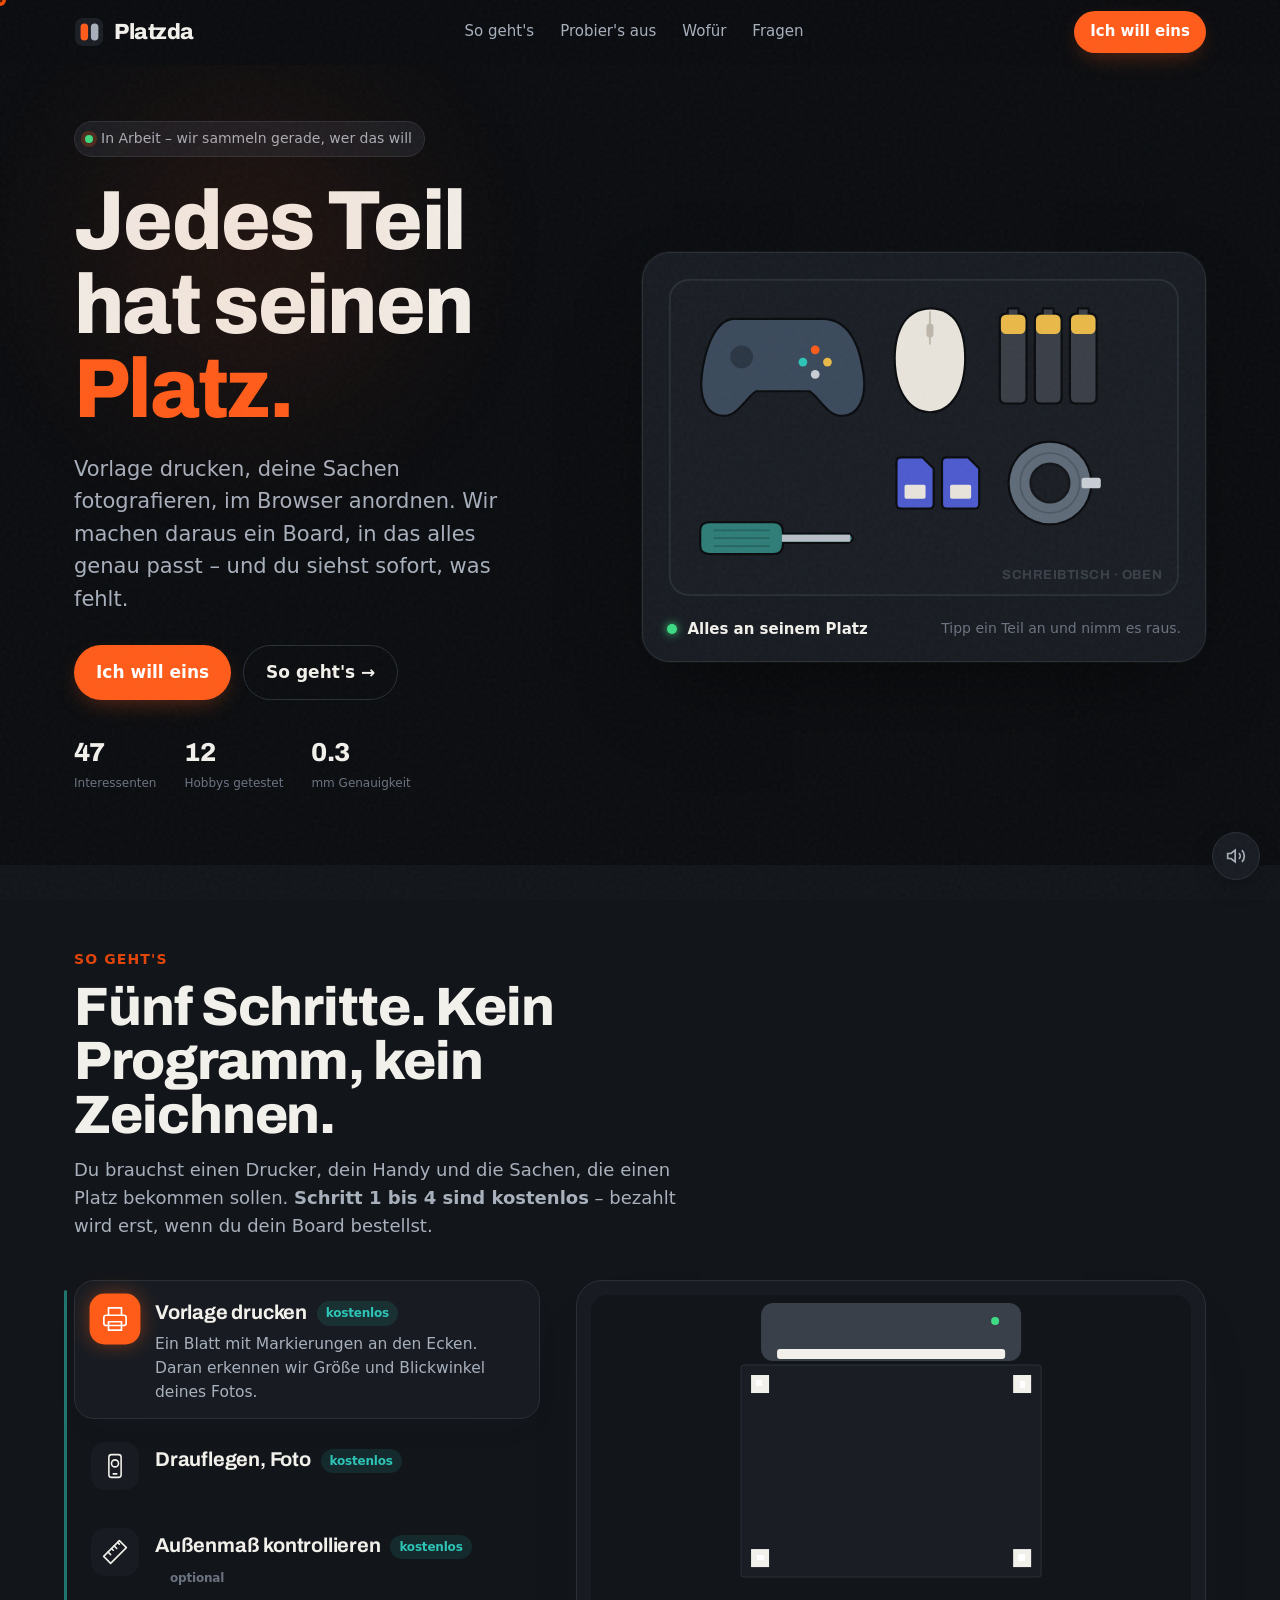
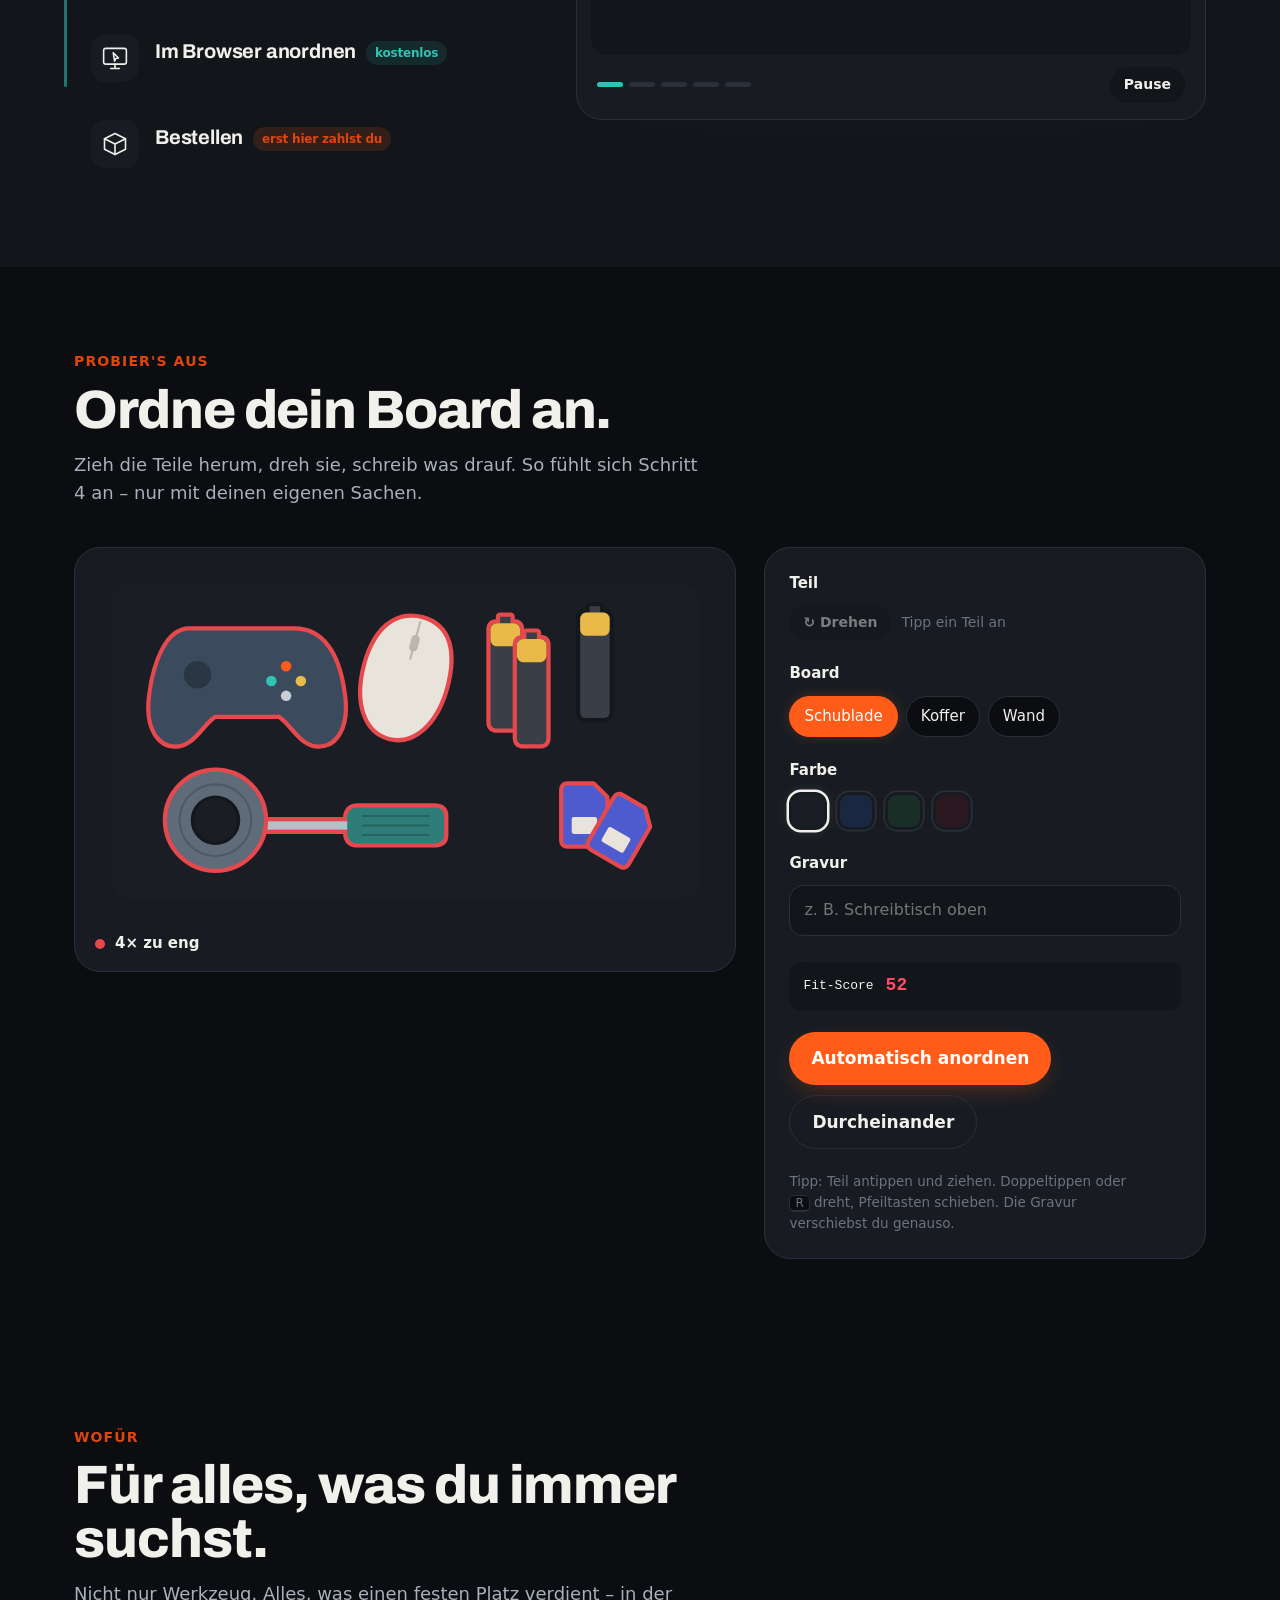
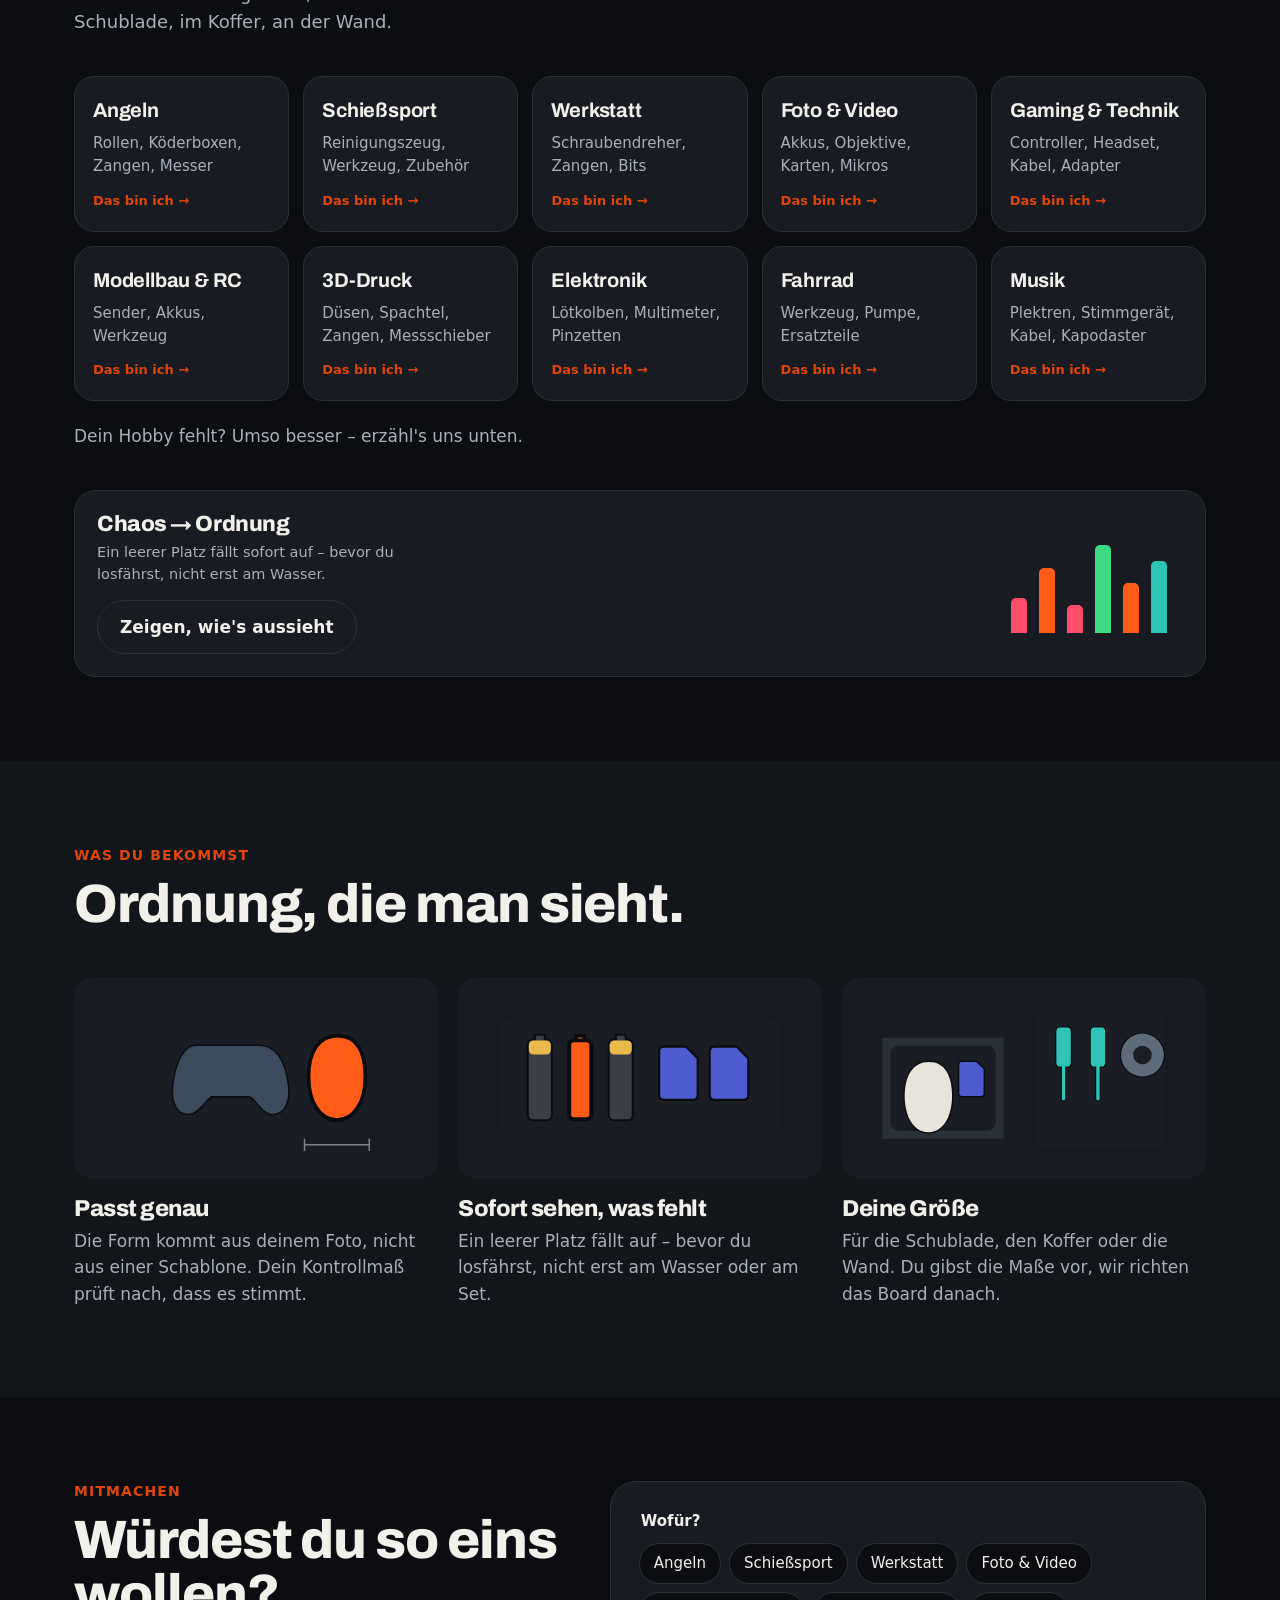
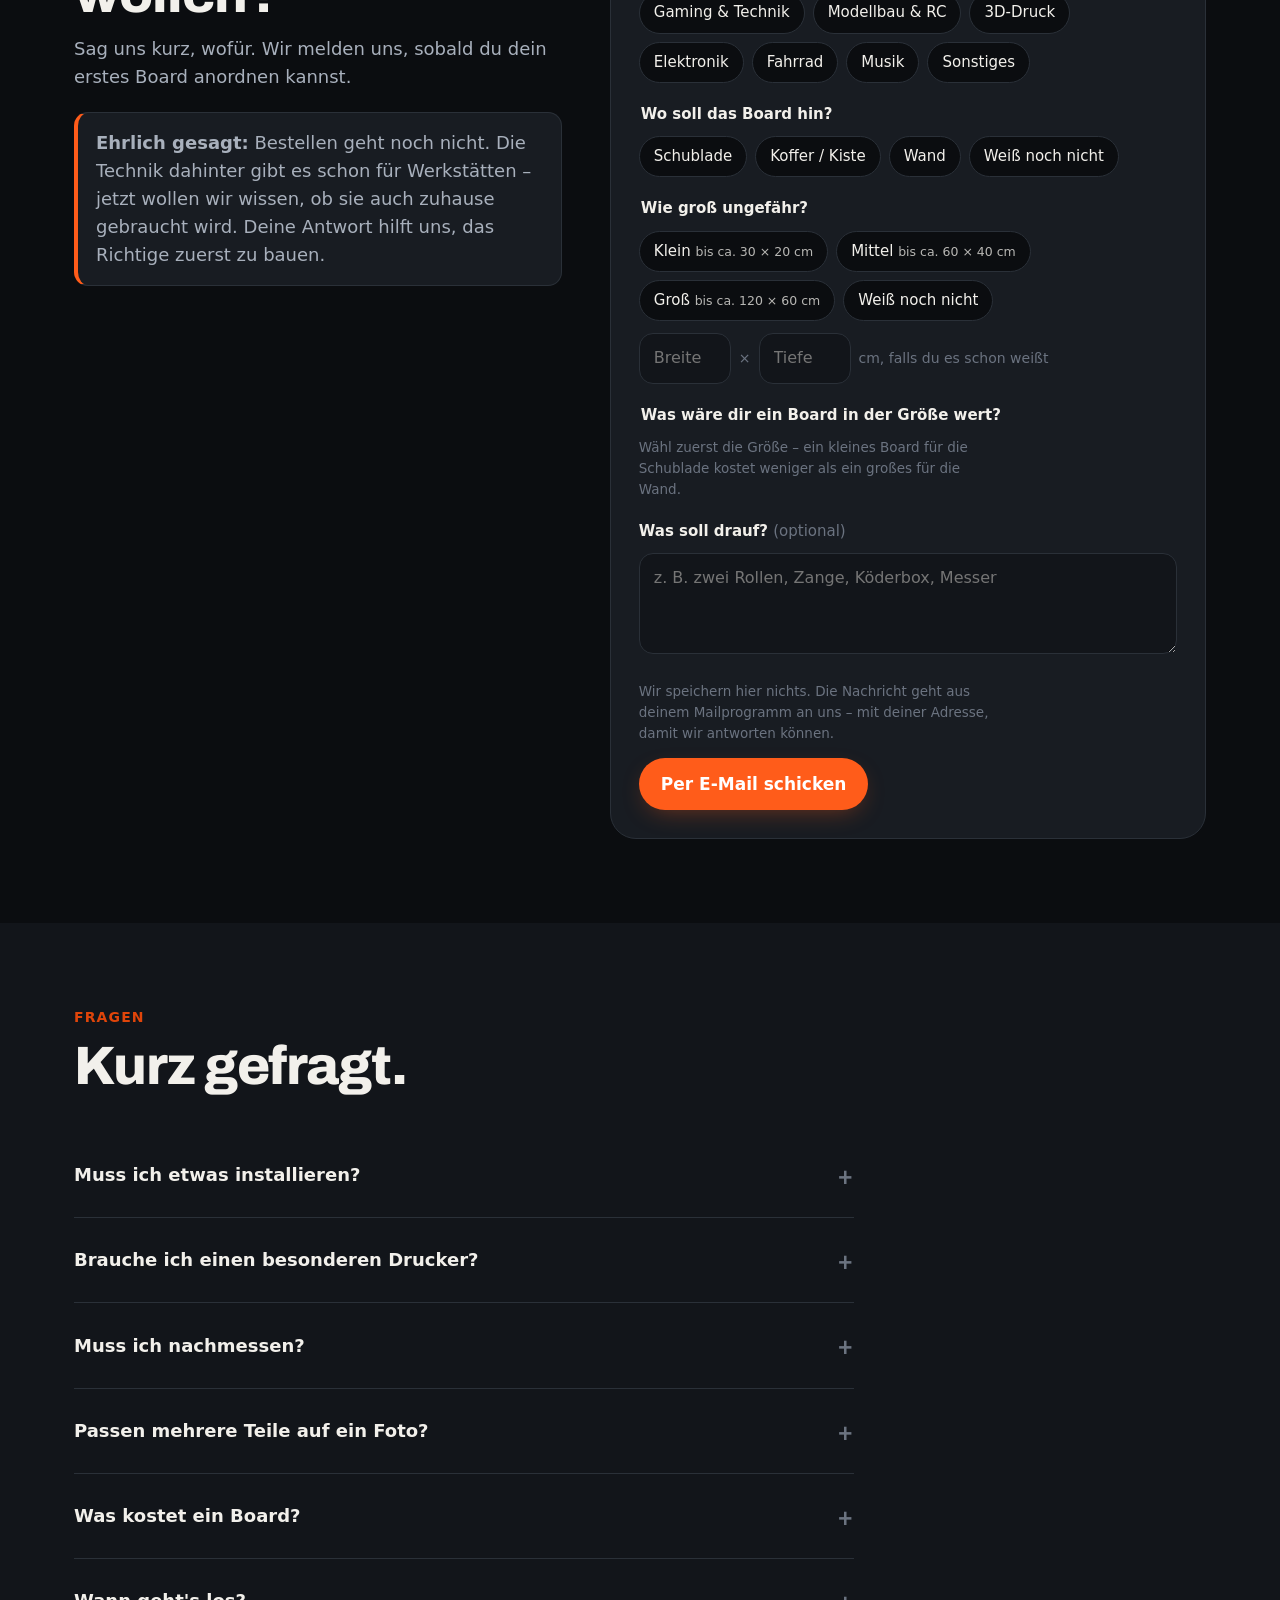
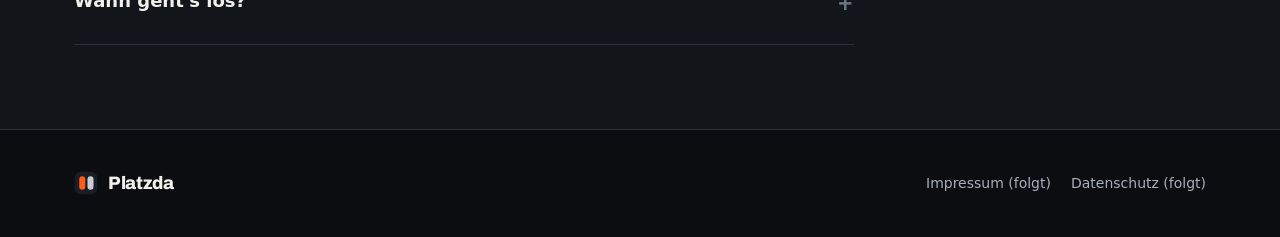
==== commit bd768ff7: "Update print statement from 'Hello' to 'Goodbye'" ====
--- a/index.html
+++ b/index.html
@@ -1,445 +1,1411 @@
 <!doctype html>
-<html lang="de" data-variant="a">
+<html lang="de">
 <head>
-  <meta charset="utf-8">
-  <meta name="viewport" content="width=device-width, initial-scale=1">
-  <title>ShadowBoard Studio – Pilotbetriebe in Ostwestfalen-Lippe gesucht</title>
-  <meta name="description" content="ShadowBoard Studio führt vom Foto eines Werkzeugs zur fräsfertigen DXF für Shadow Boards. Jedes Werkzeug wird einmal erfasst und beliebig oft verwendet. Wir suchen Pilotbetriebe in OWL, Start Sommer 2027.">
-  <meta name="theme-color" content="#0F1117">
-  <link rel="icon" href="data:image/svg+xml,%3Csvg xmlns='http://www.w3.org/2000/svg' viewBox='0 0 32 32'%3E%3Cpath d='M16 2 28 9v14l-12 7-12-7V9z' fill='none' stroke='%234F8EF7' stroke-width='3'/%3E%3C/svg%3E">
-  <link rel="preload" href="assets/fonts/inter-var-latin.woff2" as="font" type="font/woff2" crossorigin>
-  <link rel="stylesheet" href="assets/style.css">
-  <script>
-    /* Variante vor dem ersten Zeichnen setzen, damit die Headline nicht springt */
-    (function(){var v=(new URLSearchParams(location.search).get("v")||"a").toLowerCase();document.documentElement.setAttribute("data-variant",v==="b"?"b":"a");})();
-  </script>
-  <script src="assets/main.js" defer></script>
+<meta charset="utf-8">
+<meta name="viewport" content="width=device-width,initial-scale=1,viewport-fit=cover">
+<title>Platzda – dein Platz für deine Sachen</title>
+<meta name="description" content="Vorlage drucken, deine Sachen fotografieren, im Browser anordnen – und ein Board bekommen, in dem alles seinen Platz hat.">
+<meta name="theme-color" content="#0B0D10">
+<link rel="icon" href="data:image/svg+xml,%3Csvg xmlns='http://www.w3.org/2000/svg' viewBox='0 0 32 32'%3E%3Crect x='1' y='1' width='30' height='30' rx='7' fill='%232A2F36'/%3E%3Crect x='7' y='7' width='8' height='18' rx='4' fill='%23FF7A3D'/%3E%3Crect x='18' y='7' width='8' height='18' rx='4' fill='%23C9CED6'/%3E%3C/svg%3E">
+<style>
+@import url("https://fonts.googleapis.com/css2?family=Archivo:wdth,wght@75..125,500..900&display=swap");
+
+:root{
+  --paper:#0B0D10; --paper2:#12151A; --card:#181C22; --line:#2A3038;
+  --ink:#F2F0EB; --ink2:#A8B0BC; --muted:#6B7380;
+  --board:#1A1E24; --rim:#0A0C0F; --pop:#FF5C1A; --pop-dark:#E0450A;
+  --pop-glow:rgba(255,92,26,.4);
+  --teal:#2EC4B6; --ok:#3DDC84; --danger:#FF4D6A;
+  --display:"Archivo",system-ui,sans-serif;
+  --font:system-ui,-apple-system,"Segoe UI",Roboto,sans-serif;
+  --mono:ui-monospace,"SF Mono",Menlo,monospace;
+  --ease:cubic-bezier(.2,.8,.2,1);
+  --ease-out:cubic-bezier(.16,1,.3,1);
+  --ease-spring:cubic-bezier(.34,1.56,.64,1);
+  box-sizing:border-box;
+}
+*,*::before,*::after{box-sizing:inherit}
+html{background:var(--paper);scroll-behavior:smooth;scroll-padding-top:80px}
+body{margin:0;background:var(--paper);color:var(--ink);font-family:var(--font);font-size:17px;line-height:1.55;-webkit-font-smoothing:antialiased;overflow-x:hidden}
+svg{display:block;max-width:100%}
+a{color:inherit}
+button,select,input,textarea{font:inherit;color:inherit}
+:focus-visible{outline:3px solid var(--teal);outline-offset:3px}
+p{margin:0}
+h1,h2,h3{margin:0;font-family:var(--display);font-weight:800;letter-spacing:-.02em;line-height:1}
+.wrap{max-width:1180px;margin:0 auto;padding:0 24px}
+@media (max-width:520px){.wrap{padding:0 16px}}
+@media (prefers-reduced-motion:reduce){*,*::before,*::after{transition-duration:.01ms!important;animation-duration:.01ms!important}html{scroll-behavior:auto}}
+
+/* ---------- Kopf ---------- */
+header{position:sticky;top:0;z-index:10;background:color-mix(in srgb,var(--paper) 88%,transparent);backdrop-filter:blur(10px);border-bottom:1px solid transparent;transition:border-color .2s}
+header.scrolled{border-bottom-color:var(--line)}
+.head{display:flex;align-items:center;justify-content:space-between;height:64px;gap:16px}
+.logo{display:flex;align-items:center;gap:10px;font-family:var(--display);font-weight:800;font-size:22px;letter-spacing:-.02em;text-decoration:none}
+.logo svg{width:30px;height:30px}
+nav{display:flex;gap:26px;font-size:15px;color:var(--ink2)}
+nav a{text-decoration:none}
+nav a:hover{color:var(--ink)}
+.btn{display:inline-flex;align-items:center;justify-content:center;gap:8px;border:0;border-radius:999px;padding:13px 22px;font-weight:650;text-decoration:none;cursor:pointer;transition:transform .15s var(--ease),background .15s}
+.btn:active{transform:scale(.97)}
+.btn-pop{background:var(--pop);color:#fff}
+.btn-pop:hover{background:var(--pop-dark)}
+.btn-ghost{background:transparent;border:1.5px solid var(--line);color:var(--ink)}
+.btn-ghost:hover{border-color:var(--ink2)}
+.head .btn{padding:9px 16px;font-size:15px}
+@media (max-width:760px){nav{display:none}}
+
+/* ---------- Hero ---------- */
+.hero{padding:56px 0 72px}
+.hero-grid{display:grid;grid-template-columns:1fr 1.1fr;gap:56px;align-items:center}
+@media (max-width:900px){.hero-grid{grid-template-columns:1fr;gap:36px}.hero{padding-top:28px}}
+.chip{display:inline-flex;align-items:center;gap:8px;background:var(--card);border:1px solid var(--line);border-radius:999px;padding:6px 12px 6px 10px;font-size:14px;color:var(--ink2)}
+.chip i{width:8px;height:8px;border-radius:50%;background:var(--pop);box-shadow:0 0 0 4px color-mix(in srgb,var(--pop) 22%,transparent)}
+.hero h1{font-size:clamp(44px,7vw,84px);margin:22px 0 22px;font-stretch:95%}
+.hero h1 em{font-style:normal;color:var(--pop)}
+.lead{font-size:clamp(18px,2vw,21px);color:var(--ink2);max-width:34ch}
+.hero .cta{display:flex;flex-wrap:wrap;gap:12px;margin-top:30px}
+
+.board-card{background:var(--card);border:1px solid var(--line);border-radius:28px;padding:18px;box-shadow:0 30px 60px -30px rgba(31,37,43,.35)}
+.board-svg{width:100%;height:auto;touch-action:manipulation}
+.item{cursor:pointer;transform-box:fill-box;transform-origin:center;transition:transform .45s var(--ease),opacity .35s}
+.item:hover{transform:translateY(-3px)}
+.item.out{transform:translateY(-22px) scale(1.04);opacity:0;pointer-events:none}
+.pocket{fill:var(--pop);stroke:var(--rim);stroke-width:5;stroke-linejoin:round}
+.pocket-hit{cursor:pointer}
+.board-bar{display:flex;align-items:center;justify-content:space-between;gap:12px;flex-wrap:wrap;padding:14px 6px 2px}
+.status{display:flex;align-items:center;gap:10px;font-weight:650;font-size:15px}
+.status i{width:10px;height:10px;border-radius:50%;background:var(--ok);transition:background .2s}
+.status.missing i{background:var(--pop)}
+.hint{font-size:14px;color:var(--muted)}
+.mini{border:0;background:var(--paper2);border-radius:999px;padding:7px 14px;font-size:14px;font-weight:600;cursor:pointer}
+.mini[hidden]{display:none}
+
+/* ---------- Abschnitte ---------- */
+section{padding:84px 0}
+.sec-head{max-width:640px;margin-bottom:40px}
+.kicker{font-size:14px;font-weight:700;letter-spacing:.08em;text-transform:uppercase;color:var(--pop-dark)}
+.sec-head h2{font-size:clamp(34px,4.6vw,54px);margin:10px 0 14px}
+.sec-head p{color:var(--ink2);font-size:18px}
+.alt{background:var(--paper2)}
+
+/* So geht's: step list + animated stage */
+.flow{display:grid;grid-template-columns:.85fr 1.15fr;gap:36px;align-items:start}
+@media (max-width:900px){.flow{grid-template-columns:1fr;gap:20px}.stage-card{order:-1;position:sticky;top:72px;z-index:2}}
+.steps{list-style:none;margin:0;padding:0;display:grid;gap:8px}
+.step{display:flex;gap:16px;align-items:flex-start;width:100%;text-align:left;background:transparent;border:1.5px solid transparent;border-radius:20px;padding:14px 16px;cursor:pointer;transition:background .2s,border-color .2s}
+.step:hover{background:color-mix(in srgb,var(--card) 60%,transparent)}
+.step.on{background:var(--card);border-color:var(--line);box-shadow:0 14px 30px -22px rgba(31,37,43,.4)}
+.step .ico{flex:none;width:48px;height:48px;border-radius:14px;background:var(--card);display:grid;place-items:center;transition:background .2s}
+.step.on .ico{background:var(--pop)}
+.step .ico svg{width:28px;height:28px;fill:none;stroke:var(--ink);stroke-width:1.8;stroke-linecap:round;stroke-linejoin:round}
+.step.on .ico svg{stroke:#fff}
+.step .txt{display:grid;gap:4px;padding-top:2px}
+.step .txt b{font-family:var(--display);font-size:20px;letter-spacing:-.01em}
+.step .txt>span{color:var(--ink2);font-size:15.5px;max-height:0;overflow:hidden;opacity:0;transition:max-height .35s var(--ease),opacity .25s}
+.step.on .txt>span{max-height:120px;opacity:1}
+.tag.opt{color:var(--muted);background:var(--paper2)}
+.tag.pay{color:var(--pop-dark);background:color-mix(in srgb,var(--pop) 14%,transparent)}
+.steps li{position:relative}
+.steps li.free::before{content:"";position:absolute;left:-10px;top:-4px;bottom:-4px;width:3px;background:color-mix(in srgb,var(--teal) 55%,transparent)}
+.steps li.free:first-child::before{top:10px;border-radius:3px 3px 0 0}
+.steps li.free:nth-child(4)::before{bottom:10px;border-radius:0 0 3px 3px}
+.dots i.on.pay{background:var(--pop)}
+.tag{display:inline-block;vertical-align:middle;margin-left:6px;font-family:var(--font);font-style:normal;font-size:12px;font-weight:700;color:var(--teal);background:color-mix(in srgb,var(--teal) 12%,transparent);border-radius:999px;padding:3px 9px}
+.stage-card{background:var(--card);border:1px solid var(--line);border-radius:26px;padding:14px;box-shadow:0 30px 60px -34px rgba(31,37,43,.4)}
+.stage{width:100%;height:auto;border-radius:16px}
+.stage-bar{display:flex;justify-content:space-between;align-items:center;padding:12px 6px 2px}
+.dots{display:flex;gap:6px}
+.dots i{width:26px;height:5px;border-radius:3px;background:var(--line);transition:background .2s}
+.dots i.on{background:var(--teal)}
+.stage *{transition:opacity .5s var(--ease),transform .7s var(--ease),stroke-dashoffset 1.4s ease}
+.st-board,.st-printer,.st-phone,.st-measure,.st-done,.st-pocket,.st-contour,.st-fill{opacity:0}
+.st-sheet{transform:translateY(-150px);opacity:0}
+.stage[data-step="1"] .st-printer{opacity:1}
+.stage[data-step="1"] .st-sheet{transform:translateY(0);opacity:1;transition-delay:.15s}
+.st-ctrl{opacity:0;transform:translateY(-40px)}
+.stage:is([data-step="2"],[data-step="3"]) .st-sheet{transform:none;opacity:1}
+.stage:is([data-step="2"],[data-step="3"],[data-step="4"],[data-step="5"]) .st-ctrl{opacity:1;transform:none}
+.stage[data-step="2"] .st-phone{opacity:1}
+.st-flash{opacity:0}
+.stage[data-step="2"] .st-flash{animation:flash 1.1s .9s both}
+@keyframes flash{0%{opacity:0}12%{opacity:.95}100%{opacity:0}}
+.st-contour{stroke-dasharray:1000;stroke-dashoffset:1000}
+.stage[data-step="3"] .st-contour{opacity:1;stroke-dashoffset:0}
+.stage[data-step="3"] .st-obj{opacity:.35}
+.stage[data-step="3"] .st-measure{opacity:1;transition-delay:.9s}
+.stage:is([data-step="4"],[data-step="5"]) .st-board,.stage:is([data-step="4"],[data-step="5"]) .st-pocket,.stage:is([data-step="4"],[data-step="5"]) .st-fill{opacity:1}
+.stage:is([data-step="4"],[data-step="5"]) .st-ctrl{transform:translate(-120px,-20px)}
+.stage[data-step="5"] .st-done{opacity:1;transition-delay:.3s}
+
+/* Probier's aus: editor */
+.editor{display:grid;grid-template-columns:1.5fr 1fr;gap:28px;align-items:start}
+@media (max-width:900px){.editor{grid-template-columns:1fr}}
+.ed-canvas{background:var(--card);border:1px solid var(--line);border-radius:26px;padding:14px;position:relative}
+#ed{width:100%;height:auto;touch-action:none;user-select:none;-webkit-user-select:none}
+.ed-piece{cursor:grab;outline:none}
+.ed-piece:active{cursor:grabbing}
+.ed-piece .pk{fill:#14171B;stroke:#14171B;stroke-width:8;stroke-linejoin:round;transition:stroke .15s}
+.ed-piece.sel .pk{stroke:#FFFFFF}
+.ed-piece.bad .pk{stroke:#E5484D}
+.ed-label{cursor:move;outline:none}
+.ed-label #ed-text-box{opacity:0;transition:opacity .15s}
+.ed-label:hover #ed-text-box,.ed-label.sel #ed-text-box,.ed-label:focus-visible #ed-text-box{opacity:1}
+.ed-label.sel #ed-text-box{stroke:#FFFFFF}
+.ed-label.bad #ed-text-box{opacity:1;stroke:#E5484D}
+.ed-status{display:flex;align-items:center;gap:10px;font-weight:650;font-size:15px;padding:12px 6px 2px}
+.ed-status i{width:10px;height:10px;border-radius:50%;background:var(--ok)}
+.ed-status.bad i{background:#E5484D}
+.ed-panel{display:grid;gap:22px;background:var(--card);border:1px solid var(--line);border-radius:26px;padding:24px}
+.ed-group{display:grid;gap:10px}
+.ed-label{font-weight:700;font-size:15px}
+.ed-row{display:flex;flex-wrap:wrap;gap:10px;align-items:center}
+.mini:disabled{opacity:.45;cursor:default}
+.swatches{display:flex;gap:10px}
+.sw{width:38px;height:38px;border-radius:12px;border:3px solid var(--card);box-shadow:0 0 0 1.5px var(--line);cursor:pointer;padding:0}
+.sw.on{box-shadow:0 0 0 2.5px var(--ink)}
+kbd{font-family:inherit;font-size:12px;border:1px solid var(--line);border-bottom-width:2px;border-radius:5px;padding:0 5px;background:var(--paper)}
+
+/* Für alles */
+.tiles{display:grid;grid-template-columns:repeat(auto-fill,minmax(200px,1fr));gap:14px}
+.tile{display:flex;flex-direction:column;gap:6px;text-align:left;background:var(--card);border:1.5px solid var(--line);border-radius:20px;padding:18px 18px 20px;cursor:pointer;transition:border-color .15s,transform .15s var(--ease)}
+.tile:hover{border-color:var(--pop);transform:translateY(-2px)}
+.tile b{font-family:var(--display);font-size:20px;letter-spacing:-.01em}
+.tile span{color:var(--ink2);font-size:15px}
+.tile em{font-style:normal;font-size:13px;font-weight:650;color:var(--pop-dark);margin-top:6px}
+.tiles-note{margin-top:22px;color:var(--ink2)}
+@media (max-width:520px){.tiles{grid-template-columns:1fr 1fr;gap:10px}.tile{padding:14px 14px 16px;border-radius:16px}.tile b{font-size:17px}.tile span{font-size:13.5px}}
+
+/* Was du bekommst */
+.gets{display:grid;grid-template-columns:repeat(3,1fr);gap:20px}
+@media (max-width:860px){.gets{grid-template-columns:1fr}}
+.get{padding:6px 0}
+.get svg{width:100%;height:auto;border-radius:20px;margin-bottom:18px}
+.get h3{font-size:23px;margin-bottom:8px}
+.get p{color:var(--ink2)}
+
+/* Mitmachen */
+.join{display:grid;grid-template-columns:.9fr 1.1fr;gap:48px;align-items:start}
+@media (max-width:900px){.join{grid-template-columns:1fr;gap:28px}}
+.join .sec-head{margin-bottom:0}
+.honest{margin-top:22px;background:var(--card);border:1px solid var(--line);border-left:4px solid var(--pop);border-radius:14px;padding:16px 18px;color:var(--ink2);font-size:15.5px}
+form{background:var(--card);border:1px solid var(--line);border-radius:26px;padding:28px;display:grid;gap:20px}
+@media (max-width:520px){form{padding:20px}}
+fieldset{border:0;margin:0;padding:0;min-width:0}
+legend,label.l{display:block;font-weight:700;font-size:15px;margin-bottom:10px}
+.opts{display:flex;flex-wrap:wrap;gap:8px}
+.opt input{position:absolute;opacity:0;pointer-events:none}
+.opt span{display:inline-block;border:1.5px solid var(--line);border-radius:999px;padding:8px 14px;font-size:15px;cursor:pointer;transition:all .15s;background:var(--paper)}
+.opt input:checked+span{background:var(--ink);border-color:var(--ink);color:#fff}
+.opt input:focus-visible+span{outline:3px solid var(--teal);outline-offset:2px}
+textarea,input[type=text]{width:100%;border:1.5px solid var(--line);border-radius:14px;background:var(--paper);padding:12px 14px;font-size:16px;resize:vertical}
+textarea:focus,input[type=text]:focus{outline:none;border-color:var(--teal)}
+.other[hidden]{display:none}
+.dims{display:flex;flex-wrap:wrap;align-items:center;gap:8px;margin-top:12px;font-size:14px;color:var(--muted)}
+.dims input{width:92px;color:var(--ink)}
+.opt small{font-size:12.5px;opacity:.75}
+.form-foot{display:flex;flex-wrap:wrap;align-items:center;gap:14px;justify-content:space-between}
+.small{font-size:13.5px;color:var(--muted);max-width:42ch}
+.preview{display:none;background:var(--paper2);border-radius:14px;padding:14px 16px;font-size:14px;white-space:pre-wrap;color:var(--ink2)}
+.preview.show{display:block}
+
+/* Fragen */
+.faq{max-width:780px}
+details{border-bottom:1px solid var(--line);padding:4px 0}
+summary{cursor:pointer;list-style:none;display:flex;justify-content:space-between;align-items:center;gap:16px;padding:18px 0;font-weight:700;font-size:18px}
+summary::-webkit-details-marker{display:none}
+summary::after{content:"+";font-family:var(--display);font-size:26px;font-weight:600;color:var(--muted);transition:transform .2s}
+details[open] summary::after{transform:rotate(45deg)}
+details p{padding:0 0 20px;color:var(--ink2);max-width:62ch}
+
+/* Fuß */
+footer{padding:40px 0 calc(40px + env(safe-area-inset-bottom,0px));border-top:1px solid var(--line);font-size:14px;color:var(--muted)}
+.foot{display:flex;flex-wrap:wrap;justify-content:space-between;gap:16px;align-items:center}
+.foot .logo{font-size:18px;color:var(--ink)}
+.foot .logo svg{width:24px;height:24px}
+.foot nav{display:flex;gap:20px;font-size:14px}
+
+/* === BALLER UPGRADES === */
+body{cursor:none}
+body.touch{cursor:auto}
+.cursor{position:fixed;width:12px;height:12px;border-radius:50%;background:var(--pop);pointer-events:none;z-index:9999;transform:translate(-50%,-50%);mix-blend-mode:difference;transition:width .2s,height .2s}
+.cursor.big{width:42px;height:42px;background:transparent;border:2px solid var(--pop);mix-blend-mode:normal}
+.cursor.grab{width:24px;height:24px;background:var(--teal)}
+.cursor-trail{position:fixed;width:5px;height:5px;border-radius:50%;background:var(--pop);pointer-events:none;z-index:9998;opacity:.35;transform:translate(-50%,-50%)}
+body.touch .cursor,body.touch .cursor-trail{display:none}
+.noise{position:fixed;inset:0;pointer-events:none;z-index:100;opacity:.035;background-image:url("data:image/svg+xml,%3Csvg viewBox='0 0 256 256' xmlns='http://www.w3.org/2000/svg'%3E%3Cfilter id='n'%3E%3CfeTurbulence type='fractalNoise' baseFrequency='0.9' numOctaves='4' stitchTiles='stitch'/%3E%3C/filter%3E%3Crect width='100%25' height='100%25' filter='url(%23n)'/%3E%3C/svg%3E")}
+.glow-orb{position:fixed;width:500px;height:500px;border-radius:50%;background:radial-gradient(circle,var(--pop-glow),transparent 70%);pointer-events:none;z-index:0;filter:blur(70px);opacity:.3;transition:transform .5s var(--ease)}
+.scroll-prog{position:fixed;top:0;left:0;height:3px;background:linear-gradient(90deg,var(--pop),var(--teal));z-index:100;width:0}
+#confetti{position:fixed;inset:0;pointer-events:none;z-index:200}
+.sound-toggle{position:fixed;bottom:20px;right:20px;z-index:60;width:48px;height:48px;border-radius:50%;background:var(--card);border:1px solid var(--line);display:grid;place-items:center;cursor:none;box-shadow:0 8px 24px -8px rgba(0,0,0,.5);transition:transform .2s,border-color .2s}
+.sound-toggle:hover{border-color:var(--pop);transform:scale(1.1)}
+.sound-toggle svg{width:20px;height:20px;stroke:var(--ink2);fill:none;stroke-width:2}
+.sound-toggle.on svg{stroke:var(--pop)}
+.reveal{opacity:0;transform:translateY(28px);transition:opacity .65s var(--ease),transform .65s var(--ease)}
+.reveal.in{opacity:1;transform:none}
+.particles{position:absolute;inset:0;pointer-events:none;overflow:hidden;z-index:0}
+.particle{position:absolute;width:3px;height:3px;border-radius:50%;background:var(--pop);opacity:.25;animation:floatUp linear infinite}
+@keyframes floatUp{0%{transform:translateY(100vh) scale(0);opacity:0}10%{opacity:.35}90%{opacity:.15}100%{transform:translateY(-10vh) scale(1);opacity:0}}
+.btn-pop{box-shadow:0 0 0 0 var(--pop-glow),0 8px 24px -8px var(--pop-glow)}
+.btn-pop:hover{box-shadow:0 0 28px 2px var(--pop-glow),0 12px 32px -6px var(--pop-glow);transform:translateY(-2px)}
+.btn{position:relative;overflow:hidden}
+.btn .shine{position:absolute;inset:0;background:linear-gradient(105deg,transparent 40%,rgba(255,255,255,.2) 50%,transparent 60%);transform:translateX(-120%);transition:transform .5s}
+.btn-pop:hover .shine{transform:translateX(120%)}
+.item.out{transform:translateY(-36px) scale(1.1) rotate(6deg);opacity:0;filter:blur(2px)}
+.item.flash{animation:itemFlash .3s ease}
+@keyframes itemFlash{0%{filter:brightness(2)}100%{filter:brightness(1)}}
+.status i{box-shadow:0 0 8px var(--ok)}
+.status.missing i{box-shadow:0 0 10px var(--pop)}
+.step.on .ico{box-shadow:0 0 18px var(--pop-glow);transform:scale(1.06)}
+.board-card{box-shadow:0 40px 80px -30px rgba(0,0,0,.55),0 0 0 1px rgba(255,255,255,.04)}
+.hero h1 em::after{content:"";position:absolute;left:-3%;bottom:6%;width:106%;height:14%;background:var(--pop);opacity:.2;border-radius:3px;z-index:-1;transform:skewX(-6deg)}
+.hero h1 em{position:relative;display:inline-block}
+.chip i{animation:chipPulse 1.5s ease-in-out infinite}
+@keyframes chipPulse{0%,100%{box-shadow:0 0 0 4px color-mix(in srgb,var(--ok) 22%,transparent)}50%{box-shadow:0 0 0 7px color-mix(in srgb,var(--ok) 8%,transparent)}}
+.chip i{background:var(--ok)!important}
+.stat-row{display:flex;gap:28px;margin-top:32px;flex-wrap:wrap}
+.stat{display:flex;flex-direction:column;gap:2px}
+.stat b{font-family:var(--display);font-size:26px;font-weight:800;letter-spacing:-.02em}
+.stat span{font-size:12px;color:var(--muted);font-weight:500}
+.ed-score{display:flex;align-items:center;gap:12px;padding:10px 14px;background:var(--paper2);border-radius:12px;font-family:var(--mono);font-size:13px;margin-top:4px}
+.ed-score b{color:var(--ok);font-size:18px}
+.tile{position:relative;overflow:hidden}
+.tile::before{content:"";position:absolute;inset:0;background:radial-gradient(circle at var(--mx,50%) var(--my,50%),var(--pop-glow),transparent 55%);opacity:0;transition:opacity .3s}
+.tile:hover::before{opacity:1}
+.tile:hover{box-shadow:0 14px 36px -16px var(--pop-glow)}
+.chaos-demo{background:var(--card);border:1px solid var(--line);border-radius:22px;padding:22px;margin-top:40px;display:grid;grid-template-columns:1fr auto;gap:20px;align-items:center}
+@media (max-width:700px){.chaos-demo{grid-template-columns:1fr}}
+.chaos-demo h3{font-size:22px;margin-bottom:6px}
+.chaos-demo p{color:var(--ink2);font-size:14.5px;max-width:38ch}
+.chaos-viz{width:180px;height:100px;position:relative;flex-shrink:0}
+.chaos-bar{position:absolute;bottom:0;width:16px;border-radius:5px 5px 0 0;transition:height .55s var(--ease-out),background .3s}
+.chaos-bar:nth-child(1){left:8px;height:35%;background:var(--danger)}
+.chaos-bar:nth-child(2){left:36px;height:65%;background:var(--pop)}
+.chaos-bar:nth-child(3){left:64px;height:28%;background:var(--danger)}
+.chaos-bar:nth-child(4){left:92px;height:88%;background:var(--ok)}
+.chaos-bar:nth-child(5){left:120px;height:50%;background:var(--pop)}
+.chaos-bar:nth-child(6){left:148px;height:72%;background:var(--teal)}
+.chaos-demo.ordered .chaos-bar{height:82%!important;background:var(--ok)!important}
+.logo .pulse{position:absolute;left:0;top:0;width:30px;height:30px;border-radius:8px;border:2px solid var(--pop);opacity:0;animation:logoPulse 2.2s ease-out infinite;pointer-events:none}
+@keyframes logoPulse{0%{transform:scale(1);opacity:.5}100%{transform:scale(1.7);opacity:0}}
+nav a{position:relative}
+nav a::after{content:"";position:absolute;left:0;bottom:-3px;width:0;height:2px;background:var(--pop);transition:width .25s var(--ease)}
+nav a:hover::after{width:100%}
+details[open] summary::after{color:var(--pop)}
+summary:hover{color:var(--pop)}
+.opt input:checked+span{background:var(--pop)!important;border-color:var(--pop)!important;color:#fff!important;box-shadow:0 0 14px -3px var(--pop-glow)}
+textarea,input[type=text]{background:var(--paper2)!important;color:var(--ink)!important}
+.sw.on{box-shadow:0 0 0 2.5px var(--ink),0 0 14px rgba(255,255,255,.12)!important}
+.stage-card,.ed-canvas,.ed-panel,.board-card{border-color:var(--line)}
+.get:hover{transform:translateY(-5px);transition:transform .3s var(--ease)}
+.mini{cursor:none}
+.btn,.step,.tile,.opt span,.sw{cursor:none}
+body.touch .btn,body.touch .step,body.touch .tile,body.touch .opt span,body.touch .sw,body.touch .mini{cursor:pointer}
+
+</style>
 </head>
 <body>
-<a class="skip" href="#inhalt">Zum Inhalt springen</a>
-
-<header class="site-header">
-  <div class="wrap">
-    <a class="brand" href="#top" aria-label="ShadowBoard Studio, zum Seitenanfang">
-      <svg viewBox="0 0 32 32" aria-hidden="true"><path d="M16 2 28 9v14l-12 7-12-7V9z" fill="none" stroke="#4F8EF7" stroke-width="2.5"/></svg>
-      <span>ShadowBoard Studio</span>
+<div class="noise"></div>
+<div class="glow-orb" id="glow"></div>
+<div class="cursor" id="cursor"></div>
+<canvas id="confetti"></canvas>
+<div class="scroll-prog" id="scrollProg"></div>
+
+
+<svg width="0" height="0" style="position:absolute" aria-hidden="true">
+  <defs>
+    <path id="s-ctrl" d="M40 10H140C170 10 182 40 186 72C190 102 178 120 160 118C146 116 138 98 126 90H94C90 90 90 90 86 90H64C52 98 44 116 30 118C12 120 0 102 4 72C8 40 20 10 40 10Z"/>
+    <path id="s-mouse" d="M40 0C66 0 78 22 78 56C78 92 62 116 39 116C16 116 0 92 0 56C0 22 14 0 40 0Z"/>
+    <path id="s-batt" d="M6 6H22Q28 6 28 12V100Q28 106 22 106H6Q0 106 0 100V12Q0 6 6 6ZM9 0H19V6H9Z"/>
+    <path id="s-driver" d="M8 0H26Q34 0 34 10V82Q34 92 24 92H21V168Q17 176 13 168V92H10Q0 92 0 82V10Q0 0 8 0Z"/>
+    <path id="s-sd" d="M0 4Q0 0 4 0H28L40 12V52Q40 56 36 56H4Q0 56 0 52Z"/>
+    <path id="s-coil" d="M46 0A46 46 0 1 1 46 92A46 46 0 1 1 46 0Z"/>
+    <path id="s-grip" d="M14 0H58A14 14 0 0 1 58 28H14A14 14 0 0 1 14 0Z"/>
+  </defs>
+</svg>
+
+<header id="top">
+  <div class="wrap head">
+    <a class="logo" href="#top" aria-label="Platzda – nach oben" style="position:relative">
+      <svg viewBox="0 0 32 32" aria-hidden="true"><rect x="1" y="1" width="30" height="30" rx="8" fill="#1A1E24"/><rect x="7" y="7" width="8" height="18" rx="4" fill="#FF5C1A"/><rect x="18" y="7" width="8" height="18" rx="4" fill="#A8B0BC"/></svg>
+      <span class="pulse"></span>
+      Platzda
     </a>
-    <nav class="nav" aria-label="Seitenabschnitte">
-      <a href="#problem">Heute</a>
-      <a href="#ablauf">Ablauf</a>
-      <a href="#stand">Entwicklungsstand</a>
-      <a href="#pilot">Pilotprogramm</a>
-      <a href="#faq">Fragen</a>
+    <nav aria-label="Seite">
+      <a href="#so-gehts">So geht's</a>
+      <a href="#probieren">Probier's aus</a>
+      <a href="#fuer-alles">Wofür</a>
+      <a href="#fragen">Fragen</a>
     </nav>
-    <a class="btn" href="#formular">Pilotbetrieb werden</a>
+    <a class="btn btn-pop" href="#mitmachen"><span class="shine"></span>Ich will eins</a>
   </div>
 </header>
 
-<main id="inhalt">
-
-<!-- 1. HERO ============================================================== -->
-<section class="hero" id="top">
-  <div class="wrap">
-    <div>
-      <!-- Variante A: Zeitersparnis. ENTWURF – durch den Wortlaut aus 04 ersetzen. -->
-      <div data-variant-block="a">
-        <h1 id="hero-title-a">Vom Werkzeugfoto zur fräsfertigen DXF, ohne Nachzeichnen.</h1>
-        <p class="lead">Heute kostet eine Shadow-Board-Matte <span class="mono">1–5&nbsp;h</span>, und jede beginnt bei null. Mit ShadowBoard Studio erfassen Sie ein Werkzeug einmal und verwenden es in jedem weiteren Board wieder.</p>
+<main>
+<!-- ================= Hero ================= -->
+<section class="hero">
+  <div class="particles" id="particles"></div>
+  <div class="wrap hero-grid">
+    <div class="reveal">
+      <span class="chip"><i></i>In Arbeit – wir sammeln gerade, wer das will</span>
+      <h1>Jedes Teil<br>hat seinen <em>Platz.</em></h1>
+      <p class="lead">Vorlage drucken, deine Sachen fotografieren, im Browser anordnen. Wir machen daraus ein Board, in das alles genau passt – und du siehst sofort, was fehlt.</p>
+      <div class="cta">
+        <a class="btn btn-pop" href="#mitmachen"><span class="shine"></span>Ich will eins</a>
+        <a class="btn btn-ghost" href="#so-gehts">So geht's →</a>
       </div>
-      <!-- Variante B: Standardisierung. ENTWURF – durch den Wortlaut aus 04 ersetzen. -->
-      <div data-variant-block="b">
-        <h1 id="hero-title-b">Jedes Werkzeug einmal definiert. Jedes Board nach demselben Ablauf.</h1>
-        <p class="lead">Heute gibt es für Shadow Boards keinen Standard: Foto, Zeichenprogramm, Frässoftware, jedes Mal von vorn. ShadowBoard Studio legt Kontur, Dicken und Griffmulden eines Werkzeugs einmal ab, und jedes Board baut darauf auf.</p>
-      </div>
-
-      <div class="hero-actions">
-        <a class="btn" href="#formular">Pilotbetrieb werden</a>
-        <p class="hero-note">Für Betriebe in Ostwestfalen-Lippe, Start <span class="mono">Sommer 2027</span>, unverbindlich.</p>
+      <div class="stat-row">
+        <div class="stat"><b data-count data-to="47">0</b><span>Interessenten</span></div>
+        <div class="stat"><b data-count data-to="12">0</b><span>Hobbys getestet</span></div>
+        <div class="stat"><b data-count data-to="0.3">0</b><span>mm Genauigkeit</span></div>
       </div>
     </div>
 
-    <figure class="viewport" aria-labelledby="flow-caption">
-      <div class="viewport-bar" aria-hidden="true"><span>Ablauf</span><span>Foto → Kontur → Board</span></div>
-      <figcaption id="flow-caption" class="sr-only">Ablauf in drei Stufen: ein Foto des Werkzeugs auf dem Messbogen, daraus die erkannte Kontur, daraus eine Tasche im Shadow Board.</figcaption>
-      <ol class="flow">
-        <li>
-          <svg viewBox="0 0 220 150" role="img" aria-label="Foto: Maulschlüssel liegt leicht schräg auf einem hellen Messbogen mit vier Eckmarkern">
-            <defs>
-              <pattern id="raster" width="10" height="10" patternUnits="userSpaceOnUse">
-                <path d="M10 0H0V10" fill="none" stroke="#38BDF8" stroke-opacity=".35" stroke-width=".5"/>
-              </pattern>
-            </defs>
-            <rect x="8" y="6" width="204" height="138" fill="#E2E8F0"/>
-            <rect x="8" y="6" width="204" height="138" fill="url(#raster)"/>
-            <g fill="#0F1117">
-              <rect x="13" y="11" width="16" height="16"/><rect x="191" y="11" width="16" height="16"/>
-              <rect x="13" y="123" width="16" height="16"/><rect x="191" y="123" width="16" height="16"/>
-            </g>
-            <g fill="#E2E8F0">
-              <rect x="17" y="15" width="5" height="5"/><rect x="198" y="19" width="5" height="5"/>
-              <rect x="20" y="130" width="5" height="5"/><rect x="195" y="127" width="5" height="5"/>
-            </g>
-            <g transform="translate(10 25) rotate(-9 100 50)">
-              <path fill="#1A1D27" fill-rule="evenodd" d="M52.97 44L147.17 44A16 16 0 1 1 147.17 56L52.97 56A18 18 0 0 1 19.42 57L30 57L30 43L19.42 43A18 18 0 0 1 52.97 44ZM169 50A7 7 0 1 0 155 50A7 7 0 1 0 169 50Z"/>
-            </g>
-          </svg>
-          <span><span class="step-no">01</span><span class="step-name">Foto</span><span class="step-text">Werkzeug auf dem Messbogen</span></span>
-        </li>
-        <li>
-          <svg viewBox="0 0 220 150" role="img" aria-label="Kontur: Umriss des Maulschlüssels als Linienzug mit Eckpunkten und Bemaßungslinie">
-            <g stroke="#2A2D3E" stroke-width=".5">
-              <path d="M10 20H210M10 40H210M10 60H210M10 80H210M10 100H210M10 120H210M10 140H210M20 10V145M60 10V145M100 10V145M140 10V145M180 10V145"/>
-            </g>
-            <g transform="translate(10 25)">
-              <path fill="none" stroke="#38BDF8" stroke-width="1.6" fill-rule="evenodd" d="M52.97 44L147.17 44A16 16 0 1 1 147.17 56L52.97 56A18 18 0 0 1 19.42 57L30 57L30 43L19.42 43A18 18 0 0 1 52.97 44ZM169 50A7 7 0 1 0 155 50A7 7 0 1 0 169 50Z"/>
-              <g fill="#4F8EF7">
-                <rect x="51.5" y="42.5" width="3" height="3"/><rect x="145.7" y="42.5" width="3" height="3"/>
-                <rect x="145.7" y="54.5" width="3" height="3"/><rect x="51.5" y="54.5" width="3" height="3"/>
-                <rect x="17.9" y="55.5" width="3" height="3"/><rect x="28.5" y="55.5" width="3" height="3"/>
-                <rect x="28.5" y="41.5" width="3" height="3"/><rect x="17.9" y="41.5" width="3" height="3"/>
-              </g>
-              <g stroke="#94A3B8" stroke-width=".8" fill="none">
-                <path d="M18 30V2M178 30V2"/>
-                <path d="M18 8H178"/>
-                <path d="M18 8l6 -2.5v5zM178 8l-6 -2.5v5z" fill="#94A3B8" stroke="none"/>
-              </g>
-            </g>
-          </svg>
-          <span><span class="step-no">02</span><span class="step-name">Kontur</span><span class="step-text">Entzerrt, erkannt, bearbeitbar</span></span>
-        </li>
-        <li>
-          <svg viewBox="0 0 220 150" role="img" aria-label="Board: Platte mit Taschen für Maulschlüssel und Schraubendreher, Griffmulde dunkler als tiefere Stufe">
-            <rect x="8" y="6" width="204" height="138" fill="#0F1117" stroke="#4A5068"/>
-            <g transform="translate(20 10) scale(.9)">
-              <path fill="#3E6CC4" fill-rule="evenodd" d="M52.97 44L147.17 44A16 16 0 1 1 147.17 56L52.97 56A18 18 0 0 1 19.42 57L30 57L30 43L19.42 43A18 18 0 0 1 52.97 44ZM169 50A7 7 0 1 0 155 50A7 7 0 1 0 169 50Z"/>
-              <circle cx="100" cy="50" r="11" fill="#2F4F8F"/>
-            </g>
-            <g transform="translate(20 62) scale(.9)">
-              <path fill="#4F8EF7" d="M28 40H72A8 8 0 0 1 80 48V47H165L172 50L165 53H80V52A8 8 0 0 1 72 60H28A8 8 0 0 1 20 52V48A8 8 0 0 1 28 40Z"/>
-              <circle cx="50" cy="50" r="12" fill="#2F4F8F"/>
-            </g>
-            <g stroke="#94A3B8" stroke-width="1.2"><path d="M24 128H54M24 134H44"/></g>
-          </svg>
-          <span><span class="step-no">03</span><span class="step-name">Board</span><span class="step-text">Taschen mit Tiefen, als DXF</span></span>
-        </li>
-      </ol>
-    </figure>
-  </div>
-</section>
-
-<!-- 2. PROBLEM =========================================================== -->
-<!-- ENTWURF: Schritte laut Übersicht zu 02; Schmerzpunkte aus project-overview.md abgeleitet. Mit 02 abgleichen. -->
-<section id="problem" aria-labelledby="problem-title">
-  <div class="wrap section">
-    <div class="section-head">
-      <h2 id="problem-title">So entsteht ein Shadow Board heute</h2>
-      <p>Fünf Schritte, mehrere Programme, viel Handarbeit. Und beim nächsten Board das Ganze noch einmal.</p>
-    </div>
-
-    <ol class="steps chain">
-      <li>
-        <span class="no">01</span>
-        <h3>Werkzeug fotografieren</h3>
-        <p class="pain"><span class="pain-label">Schmerzpunkt</span>Das Foto hat keinen verlässlichen Maßstab. Es ist nur eine Vorlage zum Abzeichnen.</p>
-      </li>
-      <li>
-        <span class="no">02</span>
-        <h3>Kontur in Inkscape nachzeichnen</h3>
-        <p class="pain"><span class="pain-label">Schmerzpunkt</span>Jede Kontur wird von Hand abgezeichnet, Werkzeug für Werkzeug.</p>
-      </li>
-      <li>
-        <span class="no">03</span>
-        <h3>Maße kontrollieren</h3>
-        <p class="pain"><span class="pain-label">Schmerzpunkt</span>Nachmessen und nachbessern, bis die Kontur zum Werkzeug passt.</p>
-      </li>
-      <li>
-        <span class="no">04</span>
-        <h3>In der Frässoftware aufbereiten</h3>
-        <p class="pain"><span class="pain-label">Schmerzpunkt</span>Jede Tasche bekommt einzeln ihre Tiefe. Griffmulden kommen extra dazu.</p>
-      </li>
-      <li>
-        <span class="no">05</span>
-        <h3>Fräsen</h3>
-        <p class="pain"><span class="pain-label">Schmerzpunkt</span>Das nächste Board beginnt wieder bei null, auch wenn dieselben Werkzeuge darin liegen.</p>
-      </li>
-    </ol>
-
-    <ul class="facts">
-      <li><span class="val">1–5 h</span><span class="key">pro Matte</span></li>
-      <li><span class="val">5</span><span class="key">Schritte je Matte, ohne gemeinsamen Standard</span></li>
-    </ul>
-    <p class="src">Beobachtung aus der Praxis, keine repräsentative Erhebung.</p>
-  </div>
-</section>
-
-<!-- 3. LÖSUNG ============================================================ -->
-<section id="ablauf" aria-labelledby="ablauf-title">
-  <div class="wrap section">
-    <div class="section-head">
-      <h2 id="ablauf-title">So funktioniert ShadowBoard Studio</h2>
-      <p>Eine Windows-Anwendung für den ganzen Weg vom realen Werkzeug zu den Fräsdaten.</p>
-    </div>
-
-    <ol class="steps grid-4">
-      <li>
-        <span class="no">01</span>
-        <h3>Aufnehmen</h3>
-        <p>Werkzeug auf den gedruckten Messbogen legen und fotografieren, an der Capture Station oder per Bildimport. Die Software entzerrt das Bild und erkennt die Kontur maßstäblich.</p>
-      </li>
-      <li>
-        <span class="no">02</span>
-        <h3>Werkzeug definieren</h3>
-        <p>Kontur korrigieren, Flächen mit ihrer Dicke belegen, Griffmulden setzen. Das Werkzeug wird in der Werkzeug-Datenbank abgelegt.</p>
-      </li>
-      <li>
-        <span class="no">03</span>
-        <h3>Board anordnen</h3>
-        <p>Plattengröße festlegen, Werkzeuge platzieren, drehen, spiegeln und beschriften. Die Software prüft, ob sich Taschen überschneiden.</p>
-      </li>
-      <li>
-        <span class="no">04</span>
-        <h3>DXF für die Fräse</h3>
-        <p>Export als DXF mit einem Layer je Tiefe. Die Fräse steuern Sie weiter mit Ihrer Frässoftware.</p>
-      </li>
-    </ol>
-
-    <div class="core">
-      <svg viewBox="0 0 132 60" aria-hidden="true">
-        <rect x="1" y="18" width="36" height="24" fill="none" stroke="#38BDF8" stroke-width="1.2"/>
-        <path d="M8 30H30" stroke="#38BDF8" stroke-width="3"/>
-        <path d="M42 30H56" stroke="#4F8EF7" stroke-width="1.2"/><path d="M56 30l-5-3v6z" fill="#4F8EF7"/>
-        <g fill="none" stroke="#2A2D3E" stroke-width="1.2">
-          <rect x="62" y="2" width="30" height="16"/><rect x="62" y="22" width="30" height="16"/><rect x="62" y="42" width="30" height="16"/>
-          <rect x="98" y="2" width="30" height="16"/><rect x="98" y="22" width="30" height="16"/><rect x="98" y="42" width="30" height="16"/>
-        </g>
-        <g stroke="#3E6CC4" stroke-width="3">
-          <path d="M67 10H82M67 30H82M67 50H82M103 10H118M103 30H118M103 50H118"/>
-        </g>
+    <div class="board-card reveal">
+      <svg class="board-svg" id="board" viewBox="0 0 600 380" role="group" aria-label="Beispiel-Board. Tippe ein Teil an, um es herauszunehmen.">
+        <rect x="10" y="10" width="580" height="360" rx="22" fill="#1A1E24"/>
+        <rect x="10" y="10" width="580" height="360" rx="22" fill="none" stroke="#2A3038" stroke-width="2"/>
+        <!-- pockets (below) and items (above), pairs share data-id -->
+        <g id="pockets"></g>
+        <g id="items"></g>
+        <text x="572" y="352" text-anchor="end" font-family="Archivo,system-ui,sans-serif" font-weight="700" font-size="15" fill="#3A4049" letter-spacing=".04em">SCHREIBTISCH · OBEN</text>
       </svg>
-      <p>Ein Werkzeug einmal erfassen, beliebig oft verwenden.<span>Kontur, Dicken und Griffmulden liegen in der Datenbank. Jedes neue Board greift darauf zu, statt neu zu zeichnen.</span></p>
-    </div>
-  </div>
-</section>
-
-<!-- 4. FÜR WEN =========================================================== -->
-<!-- HYPOTHESE (03): Diese Rollen will die Seite testen. Mit 03 abgleichen. -->
-<section id="fuer-wen" aria-labelledby="fuer-wen-title">
-  <div class="wrap section">
-    <div class="section-head">
-      <h2 id="fuer-wen-title">Für wen</h2>
-      <p>Produzierender Mittelstand in Ostwestfalen-Lippe, der Shadow Boards selbst herstellt oder herstellen lässt.</p>
-    </div>
-
-    <ul class="cards">
-      <li class="card">
-        <span class="role-tag">Betriebsmittelbau</span>
-        <h3>Sie fräsen die Boards</h3>
-        <p>Werkzeuge einmal erfassen statt bei jedem Auftrag neu zu zeichnen. Aus der Werkzeug-Datenbank wird das nächste Board zusammengestellt.</p>
-      </li>
-      <li class="card">
-        <span class="role-tag">Instandhaltung und Werkstattleitung</span>
-        <h3>Sie brauchen die Boards</h3>
-        <p>Jedes Werkzeug hat einen festen Platz, fehlende fallen sofort auf. Später sollen Werkzeuge vor Ort per Handy auf dem Messbogen fotografiert werden, statt sie in die Werkstatt zu bringen.</p>
-      </li>
-      <li class="card">
-        <span class="role-tag">Lean und 5S</span>
-        <h3>Sie setzen den Standard</h3>
-        <p>Ein Ablauf für alle Boards im Betrieb, mit denselben Werkzeugdefinitionen. Nicht jede Abteilung erfindet ihren eigenen Weg.</p>
-      </li>
-    </ul>
-    <p class="aside-note">Sie erkennen sich nicht wieder, stellen aber Shadow Boards her? Schreiben Sie uns trotzdem. Genau das wollen wir herausfinden.</p>
-  </div>
-</section>
-
-<!-- 5. ENTWICKLUNGSSTAND ================================================= -->
-<!-- Quelle: project-status.md, roadmap.md (Stand 2026-09-26, Version 0.3.95). -->
-<section id="stand" aria-labelledby="stand-title">
-  <div class="wrap section">
-    <div class="section-head">
-      <h2 id="stand-title">Ehrlicher Entwicklungsstand</h2>
-      <p>Was schon läuft, was gerade geprüft wird und was noch kommt. Aussagen zur Messgenauigkeit machen wir erst, wenn das Messprotokoll vorliegt.</p>
-    </div>
-
-    <div class="status">
-      <div class="st-done">
-        <h3><span class="marker" aria-hidden="true"></span>Funktioniert schon</h3>
-        <ul>
-          <li><strong>Kontur aus dem Foto</strong>Messbogen, Entzerrung, Konturerkennung und Bildimport sind in der Software gebaut.</li>
-          <li><strong>Werkzeug-Editor</strong>Konturen bearbeiten, Dicken je Fläche, Griffmulden. Abgeschlossen und abgenommen.</li>
-          <li><strong>Werkzeug-Datenbank</strong>Wiederverwendbare Werkzeuge, Austausch zwischen Rechnern per Werkzeug-Datei.</li>
-          <li><strong>Board-Editor</strong>Anordnen, prüfen, beschriften, Vorlagen, DXF-Export mit Layer je Tiefe.</li>
-        </ul>
-      </div>
-      <div class="st-proof">
-        <h3><span class="marker" aria-hidden="true"></span>Wird gerade nachgewiesen</h3>
-        <ul>
-          <li><strong>Probefräsen</strong>Die exportierte DXF wird in der Frässoftware geöffnet und mit mindestens <span class="mono">10</span> Werkzeugen gefräst.</li>
-          <li><strong>Capture Station</strong>Kamera, Leuchtfläche und Gehäuse sind im Bau. Die Software dafür ist weitgehend fertig.</li>
-          <li><strong>Messprotokoll</strong>Mit der Station wird an Prüfteilen gemessen, wie genau die Aufnahmen sind.</li>
-        </ul>
-      </div>
-      <div class="st-next">
-        <h3><span class="marker" aria-hidden="true"></span>Kommt 2027 und danach</h3>
-        <ul>
-          <li><strong>Praxistest in Pilotbetrieben</strong>Ab <span class="mono">Sommer 2027</span>, mit Ihren Werkzeugen.</li>
-          <li><strong>Fotos mit dem Handy</strong>Aufnahme vor Ort und teilautomatische Tiefenerfassung. Ohne festen Termin.</li>
-          <li><strong>Eigene Fräsbahnen</strong>Fräsbahnen und G-Code direkt aus der Software. Ohne festen Termin.</li>
-        </ul>
-      </div>
-    </div>
-    <p class="status-meta">Stand 26.09.2026, Version 0.3.95</p>
-  </div>
-</section>
-
-<!-- 6. PILOTPROGRAMM ===================================================== -->
-<section id="pilot" aria-labelledby="pilot-title">
-  <div class="wrap section">
-    <div class="section-head">
-      <h2 id="pilot-title">Pilotprogramm ab Sommer 2027</h2>
-      <p>Fremde Werkzeuge sind glänzend, dunkel, groß oder ölig. Daran muss die Software robuster werden als am eigenen Bestand. Dafür suchen wir Betriebe, die sie mit ihren Werkzeugen einsetzen.</p>
-    </div>
-
-    <div class="two-col">
-      <div class="pilot-box">
-        <h3>Was Pilotbetriebe bekommen</h3>
-        <div class="placeholder"><span class="ph-tag">Platzhalter (08)</span>Leistungen für Pilotbetriebe aus 08 eintragen.</div>
-      </div>
-      <div class="pilot-box">
-        <h3>Was wir von Ihnen erwarten</h3>
-        <div class="placeholder"><span class="ph-tag">Platzhalter (08)</span>Erwartungen an Pilotbetriebe aus 08 eintragen.</div>
-      </div>
-    </div>
-
-    <ul class="pilot-terms">
-      <li>Unverbindlich, Ihre Meldung ist keine Bestellung</li>
-      <li>Für Betriebe in Ostwestfalen-Lippe</li>
-      <li>Start <span class="mono">Sommer 2027</span></li>
-    </ul>
-  </div>
-</section>
-
-<!-- 7. GRÜNDER =========================================================== -->
-<!-- ENTWURF nach der Kurzbeschreibung von 07. Freigabe durch den Gründer nötig. Kein Firmenname. -->
-<section id="gruender" aria-labelledby="gruender-title">
-  <div class="wrap section">
-    <div class="section-head">
-      <h2 id="gruender-title">Wer dahintersteht</h2>
-    </div>
-    <div class="founder">
-      <figure class="photo-slot">
-        <!-- Foto hier einsetzen: <img src="assets/gruender.jpg" alt="Simon [Nachname], Gründer von ShadowBoard Studio" width="480" height="600"> -->
-        <figcaption>Foto folgt</figcaption>
-      </figure>
-      <div>
-        <blockquote>
-          <p>Während meiner Bachelorarbeit in der Industrie habe ich gesehen, wie Shadow Boards entstehen: Foto, Nachzeichnen, Kontrolle, Frässoftware, Fräsen. Für jede Matte von vorn.</p>
-          <p>Ich habe das Problem danach privat gelöst. Daraus ist ShadowBoard Studio entstanden. Jetzt will ich wissen, ob die Lösung auch in anderen Betrieben trägt.</p>
-        </blockquote>
-        <p class="sig">Simon [Nachname], Gründer</p>
+      <div class="board-bar">
+        <div class="status" id="status" aria-live="polite"><i></i><span>Alles an seinem Platz</span></div>
+        <button class="mini" id="reset" type="button" hidden>Alles zurücklegen</button>
+        <span class="hint" id="hint">Tipp ein Teil an und nimm es raus.</span>
       </div>
     </div>
   </div>
 </section>
 
-<!-- 8. FAQ =============================================================== -->
-<section id="faq" aria-labelledby="faq-title">
-  <div class="wrap section">
-    <div class="section-head">
-      <h2 id="faq-title">Häufige Fragen</h2>
+<!-- ================= So geht's ================= -->
+<section id="so-gehts" class="alt">
+  <div class="wrap">
+    <div class="sec-head reveal">
+      <div class="kicker">So geht's</div>
+      <h2>Fünf Schritte. Kein Programm, kein Zeichnen.</h2>
+      <p>Du brauchst einen Drucker, dein Handy und die Sachen, die einen Platz bekommen sollen. <b>Schritt 1 bis 4 sind kostenlos</b> – bezahlt wird erst, wenn du dein Board bestellst.</p>
     </div>
-    <div class="faq">
-      <details>
-        <summary>Welche Fräse und welche Frässoftware brauche ich?</summary>
-        <div class="answer">
-          <p>ShadowBoard Studio exportiert DXF mit einem Layer je Tiefe. Geprüft wird das gerade mit Estlcam. Die Fräse selbst steuern Sie weiter mit Ihrer eigenen Software, eine eigene Maschinensteuerung gibt es nicht.</p>
-          <p class="open-q">Ob Ihre Fräse und Software die Dateien so übernehmen: Klären wir im Gespräch.</p>
-        </div>
-      </details>
-      <details>
-        <summary>Welche Materialien gehen?</summary>
-        <div class="answer">
-          <p>Gedacht ist die Software für Platten etwa aus Hartschaum, Kunststoff oder Holz. Bisher arbeiten wir mit Schaumstoff. Die Tiefen sind je Fläche gestuft, Freiform-Taschen in 3D gibt es nicht.</p>
-          <p class="open-q">Ihr Material: Klären wir im Gespräch.</p>
-        </div>
-      </details>
-      <details>
-        <summary>Was, wenn ich keine Fräse habe?</summary>
-        <div class="answer">
-          <p>Wir prüfen, ob wir Boards nach Ihren Daten auch selbst fräsen und liefern. Entschieden ist das noch nicht.</p>
-          <p class="open-q">Klären wir im Gespräch.</p>
-        </div>
-      </details>
-      <details>
-        <summary>Brauche ich die Capture Station?</summary>
-        <div class="answer">
-          <p>Nein. Die Software nimmt auch Fotos an, die auf dem gedruckten Messbogen gemacht wurden. Die Capture Station ist eine Aufnahmekammer, die das Fotografieren einheitlich machen soll. Sie ist im Bau.</p>
-          <p class="open-q">Ob sie gekauft oder gemietet wird: Klären wir im Gespräch.</p>
-        </div>
-      </details>
-      <details>
-        <summary>Wann geht es los?</summary>
-        <div class="answer">
-          <p>Das Pilotprogramm startet im <span class="mono">Sommer 2027</span>. Bis dahin laufen Probefräsen, Bau der Capture Station und Messprotokoll.</p>
-        </div>
-      </details>
-      <details>
-        <summary>Was passiert mit meinen Daten?</summary>
-        <div class="answer">
-          <p>Die Software läuft lokal auf Ihrem Rechner, ohne Cloud und ohne Server. Werkzeuge und Boards liegen in einer lokalen Datenbank in offenen Formaten.</p>
-          <p>Das Formular auf dieser Seite wird von Tally bereitgestellt und erst geladen, wenn Sie es anklicken. Diese Seite setzt keine Cookies und kein Tracking ein.</p>
-        </div>
-      </details>
-    </div>
-  </div>
-</section>
-
-<!-- 9. FORMULAR ========================================================== -->
-<section id="formular" aria-labelledby="formular-title">
-  <div class="wrap section">
-    <div class="form-wrap">
-      <div class="section-head">
-        <h2 id="formular-title">Pilotbetrieb werden</h2>
-        <p>Melden Sie sich als Pilotbetrieb, oder schildern Sie nur kurz, wie Sie Shadow Boards heute herstellen. Beides hilft uns. Die Meldung ist unverbindlich.</p>
-      </div>
-
-      <div class="form-panel">
-        <!-- Verstecktes Feld: gewählte Headline-Variante (a/b). Wird zusätzlich als URL-Parameter "variante" an Tally übergeben. -->
-        <input type="hidden" name="variante" id="variante" value="a">
-
-        <div id="tally-slot" data-tally-id="TALLY_FORM_ID">
-          <div class="placeholder">
-            <span class="ph-tag">Platzhalter (08): Felder bitte mit 08 abgleichen</span>
-            Vorgesehen sind diese Felder:
-            <ul class="field-list">
-              <li><span>Name</span><span class="type">Text</span></li>
-              <li><span>Betrieb und Ort</span><span class="type">Text</span></li>
-              <li><span>Rolle im Betrieb</span><span class="type">Auswahl</span></li>
-              <li><span>E-Mail</span><span class="type">E-Mail</span></li>
-              <li><span>Wie stellen Sie Shadow Boards heute her?</span><span class="type">Freitext</span></li>
-              <li><span>Interesse: Pilotbetrieb oder nur Erfahrung schildern</span><span class="type">Auswahl</span></li>
-              <li><span>variante</span><span class="type">versteckt</span></li>
-            </ul>
-          </div>
-          <p class="load-row"><button type="button" class="btn" id="tally-load">Formular laden</button></p>
-          <p id="tally-missing" class="consent-note" hidden>Das Formular ist noch nicht verbunden.</p>
-          <p class="consent-note">Beim Laden wird eine Verbindung zu Tally hergestellt und Ihre Eingaben werden dort verarbeitet. Details in der <a href="datenschutz.html">Datenschutzerklärung</a>.</p>
+    <div class="flow">
+      <ol class="steps" id="steps">
+        <li class="free"><button class="step" type="button" data-step="1">
+          <span class="ico"><svg viewBox="0 0 32 32"><path d="M9 12V4h14v8"/><rect x="4" y="12" width="24" height="11" rx="2.5"/><path d="M9 19h14v9H9z"/></svg></span>
+          <span class="txt"><b>Vorlage drucken <i class="tag">kostenlos</i></b><span>Ein Blatt mit Markierungen an den Ecken. Daran erkennen wir Größe und Blickwinkel deines Fotos.</span></span>
+        </button></li>
+        <li class="free"><button class="step" type="button" data-step="2">
+          <span class="ico"><svg viewBox="0 0 32 32"><rect x="9" y="3" width="14" height="26" rx="3"/><circle cx="16" cy="13" r="4"/><path d="M14 25h4"/></svg></span>
+          <span class="txt"><b>Drauflegen, Foto <i class="tag">kostenlos</i></b><span>Ein Teil aufs Blatt, von oben fotografieren. Dann das nächste – eins nach dem anderen.</span></span>
+        </button></li>
+        <li class="free"><button class="step" type="button" data-step="3">
+          <span class="ico"><svg viewBox="0 0 32 32"><path d="M3 21 21 3l8 8-18 18z"/><path d="M8 16l3 3M12 12l2 2M15 9l3 3M19 5l2 2"/></svg></span>
+          <span class="txt"><b>Außenmaß kontrollieren <i class="tag">kostenlos</i> <i class="tag opt">optional</i></b><span>Größe und Form liest die Seite aus dem Blatt. Für absolute Sicherheit misst du ein Außenmaß nach – empfohlen, aber kein Muss. Dazu, wie hoch das Teil ist, damit die Tasche tief genug wird.</span></span>
+        </button></li>
+        <li class="free"><button class="step" type="button" data-step="4">
+          <span class="ico"><svg viewBox="0 0 32 32"><rect x="3" y="5" width="26" height="18" rx="2.5"/><path d="M11 28h10M16 23v5"/><path d="M14 10l6 6-3 .5-1.5 3z"/></svg></span>
+          <span class="txt"><b>Im Browser anordnen <i class="tag">kostenlos</i></b><span>Schieben, drehen, beschriften – am Rechner oder am Handy. Nichts zu installieren.</span></span>
+        </button></li>
+        <li><button class="step" type="button" data-step="5">
+          <span class="ico"><svg viewBox="0 0 32 32"><path d="M4 10l12-6 12 6v12l-12 6-12-6z"/><path d="M4 10l12 6 12-6M16 16v12"/></svg></span>
+          <span class="txt"><b>Bestellen <i class="tag pay">erst hier zahlst du</i></b><span>Gefällt dir dein Board, bestellst du es. Wir fertigen es und schicken es dir.</span></span>
+        </button></li>
+      </ol>
+
+      <div class="stage-card reveal">
+        <svg class="stage" id="stage" data-step="1" viewBox="0 0 600 360" aria-hidden="true">
+          <rect width="600" height="360" fill="#12151A"/>
+          <!-- board (step 4/5) -->
+          <g class="st-board">
+            <rect x="60" y="46" width="480" height="268" rx="20" fill="#1A1E24"/>
+            <g transform="translate(330 78) scale(.9)"><use href="#s-mouse" class="pocket"/><use href="#s-mouse" fill="#E8E4DC" class="st-fill"/></g>
+            <g transform="translate(428 74)"><use href="#s-batt" class="pocket"/><use href="#s-batt" fill="#3A3F47" class="st-fill"/></g>
+            <g transform="translate(468 74)"><use href="#s-batt" class="pocket"/></g>
+            <g transform="translate(350 206) scale(.82)"><use href="#s-coil" class="pocket"/><use href="#s-coil" fill="#5F6B78" class="st-fill"/><circle cx="46" cy="46" r="22" fill="#1A1E24" class="st-fill"/></g>
+            <g transform="translate(456 222)"><use href="#s-sd" class="pocket"/><use href="#s-sd" fill="#4D5BCE" class="st-fill"/></g>
+            <text x="84" y="294" font-family="Archivo,system-ui,sans-serif" font-weight="700" font-size="14" fill="#3A4049" letter-spacing=".05em">GAMING · REGAL 2</text>
+          </g>
+          <!-- printed sheet with corner markers -->
+          <g class="st-sheet">
+            <rect x="150" y="70" width="300" height="212" rx="3" fill="#1A1E24" stroke="#2A3038"/>
+            <g fill="#F2F0EB">
+              <rect x="160" y="80" width="18" height="18"/><rect x="422" y="80" width="18" height="18"/>
+              <rect x="160" y="254" width="18" height="18"/><rect x="422" y="254" width="18" height="18"/>
+            </g>
+            <g fill="#FFFFFF"><rect x="165" y="85" width="6" height="6"/><rect x="429" y="86" width="5" height="7"/><rect x="166" y="260" width="7" height="5"/><rect x="427" y="259" width="7" height="7"/></g>
+          </g>
+          <!-- printer (step 1) -->
+          <g class="st-printer">
+            <rect x="170" y="8" width="260" height="58" rx="12" fill="#3A4049"/>
+            <rect x="186" y="54" width="228" height="10" rx="3" fill="#F2F0EB"/>
+            <circle cx="404" cy="26" r="4" fill="#3DDC84"/>
+          </g>
+          <!-- the controller: object, traced contour, pocket -->
+          <g class="st-ctrl">
+            <g transform="translate(214 120) scale(.9)">
+              <use href="#s-ctrl" class="pocket st-pocket"/>
+              <g class="st-obj"><use href="#s-ctrl" fill="#3B4A5C"/><circle cx="48" cy="52" r="13" fill="#2B3644"/><circle cx="132" cy="44" r="5" fill="#FF5C1A"/><circle cx="146" cy="58" r="5" fill="#E9B949"/><circle cx="118" cy="58" r="5" fill="#2EC4B6"/></g>
+              <path class="st-contour" id="st-contour" pathLength="1000" fill="none" stroke="#FF5C1A" stroke-width="4" stroke-linejoin="round"/>
+            </g>
+          </g>
+          <!-- measuring (step 3) -->
+          <g class="st-measure" font-family="Archivo,system-ui,sans-serif" font-weight="700">
+            <path d="M218 246H385M218 238v16M385 238v16" stroke="#1F252B" stroke-width="2"/>
+            <rect x="262" y="232" width="78" height="28" rx="8" fill="#F2F0EB"/>
+            <text x="301" y="252" text-anchor="middle" font-size="15" fill="#FFFFFF" id="st-len">0 mm</text>
+            <text x="301" y="277" text-anchor="middle" font-size="10.5" fill="#6B7380" letter-spacing=".06em">AUSSENMASS · OPTIONAL</text>
+            <rect x="466" y="132" width="104" height="58" rx="12" fill="#181C22" stroke="#2A3038"/>
+            <text x="518" y="154" text-anchor="middle" font-size="12" fill="#6B7380">HÖHE</text>
+            <text x="518" y="178" text-anchor="middle" font-size="19" fill="#F2F0EB" id="st-h">0 mm</text>
+          </g>
+          <!-- phone frame and flash (step 2) -->
+          <g class="st-phone">
+            <rect x="120" y="22" width="360" height="318" rx="34" fill="none" stroke="#1F252B" stroke-width="10"/>
+            <rect x="270" y="30" width="60" height="10" rx="5" fill="#F2F0EB"/>
+            <rect class="st-flash" x="125" y="27" width="350" height="308" rx="30" fill="#FFFFFF"/>
+          </g>
+          <!-- ordered (step 5) -->
+          <g class="st-done" font-family="Archivo,system-ui,sans-serif" font-weight="700">
+            <rect x="180" y="144" width="240" height="64" rx="32" fill="#0A0C0F" opacity=".4"/><rect x="180" y="140" width="240" height="64" rx="32" fill="#181C22" stroke="#2A3038"/>
+            <circle cx="216" cy="172" r="16" fill="#3DDC84"/><path d="M208 172l6 6 11-12" stroke="#0B0D10" stroke-width="3.5" fill="none" stroke-linecap="round" stroke-linejoin="round"/>
+            <text x="244" y="168" font-size="17" fill="#F2F0EB">Bestellt</text>
+            <text x="244" y="188" font-size="13" font-weight="500" fill="#6B7380">wird gefertigt und verschickt</text>
+          </g>
+        </svg>
+        <div class="stage-bar">
+          <div class="dots" id="dots" aria-hidden="true"><i></i><i></i><i></i><i></i><i></i></div>
+          <button class="mini" id="play" type="button">▶ Abspielen</button>
         </div>
       </div>
     </div>
   </div>
 </section>
 
+<!-- ================= Probier's aus ================= -->
+<section id="probieren">
+  <div class="wrap">
+    <div class="sec-head reveal">
+      <div class="kicker">Probier's aus</div>
+      <h2>Ordne dein Board an.</h2>
+      <p>Zieh die Teile herum, dreh sie, schreib was drauf. So fühlt sich Schritt 4 an – nur mit deinen eigenen Sachen.</p>
+    </div>
+    <div class="editor">
+      <div class="ed-canvas reveal">
+        <svg id="ed" viewBox="0 0 600 440" aria-label="Board-Editor zum Ausprobieren">
+          <rect id="ed-board" x="20" y="20" width="560" height="300" rx="22" fill="#1A1E24"/>
+          <g id="ed-pieces"></g>
+          <g id="ed-label" class="ed-label" tabindex="0" role="button" aria-label="Gravur – ziehen zum Verschieben" display="none">
+            <rect id="ed-text-box" rx="6" fill="transparent" stroke="#8A929C" stroke-width="1.5" stroke-dasharray="5 4"/>
+            <text id="ed-text" x="0" y="0" font-family="Archivo,system-ui,sans-serif" font-weight="700" font-size="17" letter-spacing=".05em" fill="#5A626D"></text>
+          </g>
+        </svg>
+        <div class="ed-status" id="ed-status" aria-live="polite"><i></i><span>Alles passt</span></div>
+      </div>
+      <div class="ed-panel reveal">
+        <div class="ed-group">
+          <span class="ed-label">Teil</span>
+          <div class="ed-row">
+            <button class="mini" type="button" id="ed-rot" disabled>↻ Drehen</button>
+            <span class="hint" id="ed-sel">Tipp ein Teil an</span>
+          </div>
+        </div>
+        <div class="ed-group">
+          <span class="ed-label">Board</span>
+          <div class="opts" id="ed-size"></div>
+        </div>
+        <div class="ed-group">
+          <span class="ed-label">Farbe</span>
+          <div class="swatches" id="ed-color"></div>
+        </div>
+        <div class="ed-group">
+          <label class="ed-label" for="ed-engrave">Gravur</label>
+          <input type="text" id="ed-engrave" maxlength="26" placeholder="z. B. Schreibtisch oben">
+        </div>
+        <div class="ed-score" id="ed-score"><span>Fit-Score</span><b>100</b></div>
+        <div class="ed-row">
+          <button class="btn btn-pop" type="button" id="ed-auto"><span class="shine"></span>Automatisch anordnen</button>
+          <button class="btn btn-ghost" type="button" id="ed-mess">Durcheinander</button>
+        </div>
+        <p class="small">Tipp: Teil antippen und ziehen. Doppeltippen oder <kbd>R</kbd> dreht, Pfeiltasten schieben. Die Gravur verschiebst du genauso.</p>
+      </div>
+    </div>
+  </div>
+</section>
+
+<!-- ================= Für alles ================= -->
+<section id="fuer-alles">
+  <div class="wrap">
+    <div class="sec-head reveal">
+      <div class="kicker">Wofür</div>
+      <h2>Für alles, was du immer suchst.</h2>
+      <p>Nicht nur Werkzeug. Alles, was einen festen Platz verdient – in der Schublade, im Koffer, an der Wand.</p>
+    </div>
+    <div class="tiles" id="tiles"></div>
+    <p class="tiles-note reveal">Dein Hobby fehlt? Umso besser – erzähl's uns unten.</p>
+    <div class="chaos-demo reveal" id="chaosDemo">
+      <div>
+        <h3>Chaos → Ordnung</h3>
+        <p>Ein leerer Platz fällt sofort auf – bevor du losfährst, nicht erst am Wasser.</p>
+        <button class="btn btn-ghost" type="button" id="chaosToggle" style="margin-top:14px">Zeigen, wie's aussieht</button>
+      </div>
+      <div class="chaos-viz">
+        <div class="chaos-bar"></div><div class="chaos-bar"></div><div class="chaos-bar"></div>
+        <div class="chaos-bar"></div><div class="chaos-bar"></div><div class="chaos-bar"></div>
+      </div>
+    </div>
+  </div>
+</section>
+
+<!-- ================= Was du bekommst ================= -->
+<section class="alt">
+  <div class="wrap">
+    <div class="sec-head reveal">
+      <div class="kicker">Was du bekommst</div>
+      <h2>Ordnung, die man sieht.</h2>
+    </div>
+    <div class="gets">
+      <div class="get reveal">
+        <svg viewBox="0 0 360 200" aria-hidden="true">
+          <rect width="360" height="200" fill="#181C22"/>
+          <rect x="60" y="40" width="240" height="120" rx="16" fill="#1A1E24"/>
+          <g transform="translate(96 62) scale(.62)"><use href="#s-ctrl" class="pocket"/><use href="#s-ctrl" fill="#3B4A5C"/></g>
+          <g transform="translate(232 58) scale(.72)"><use href="#s-mouse" class="pocket"/></g>
+          <path d="M228 166h64" stroke="#7A828B" stroke-width="1.5"/><path d="M228 160v12M292 160v12" stroke="#7A828B" stroke-width="1.5"/>
+        </svg>
+        <h3>Passt genau</h3>
+        <p>Die Form kommt aus deinem Foto, nicht aus einer Schablone. Dein Kontrollmaß prüft nach, dass es stimmt.</p>
+      </div>
+      <div class="get reveal">
+        <svg viewBox="0 0 360 200" aria-hidden="true">
+          <rect width="360" height="200" fill="#181C22"/>
+          <rect x="40" y="40" width="280" height="120" rx="16" fill="#1A1E24"/>
+          <g transform="translate(70 58) scale(.78)"><use href="#s-batt" class="pocket"/><use href="#s-batt" fill="#3A3F47"/><rect x="0" y="6" width="28" height="18" rx="6" fill="#E9B949"/></g>
+          <g transform="translate(110 58) scale(.78)"><use href="#s-batt" class="pocket"/></g>
+          <g transform="translate(150 58) scale(.78)"><use href="#s-batt" class="pocket"/><use href="#s-batt" fill="#3A3F47"/><rect x="0" y="6" width="28" height="18" rx="6" fill="#E9B949"/></g>
+          <g transform="translate(200 70) scale(.9)"><use href="#s-sd" class="pocket"/><use href="#s-sd" fill="#4D5BCE"/></g>
+          <g transform="translate(250 70) scale(.9)"><use href="#s-sd" class="pocket"/><use href="#s-sd" fill="#4D5BCE"/></g>
+        </svg>
+        <h3>Sofort sehen, was fehlt</h3>
+        <p>Ein leerer Platz fällt auf – bevor du losfährst, nicht erst am Wasser oder am Set.</p>
+      </div>
+      <div class="get reveal">
+        <svg viewBox="0 0 360 200" aria-hidden="true">
+          <rect width="360" height="200" fill="#181C22"/>
+          <path d="M40 60h120v100H40z" fill="#2A3038"/><rect x="48" y="68" width="104" height="84" rx="8" fill="#1A1E24"/>
+          <rect x="190" y="30" width="130" height="140" rx="12" fill="#1A1E24"/>
+          <g transform="translate(212 50) scale(.42) rotate(0)"><use href="#s-driver" class="pocket"/><use href="#s-driver" fill="#2EC4B6"/></g>
+          <g transform="translate(246 50) scale(.42)"><use href="#s-driver" class="pocket"/><use href="#s-driver" fill="#2EC4B6"/></g>
+          <g transform="translate(276 56) scale(.46)"><use href="#s-coil" class="pocket"/><use href="#s-coil" fill="#5F6B78"/><circle cx="46" cy="46" r="20" fill="#1A1E24"/></g>
+          <g transform="translate(62 84) scale(.6)"><use href="#s-mouse" class="pocket"/><use href="#s-mouse" fill="#E8E4DC"/></g>
+          <g transform="translate(116 84) scale(.6)"><use href="#s-sd" class="pocket"/><use href="#s-sd" fill="#4D5BCE"/></g>
+        </svg>
+        <h3>Deine Größe</h3>
+        <p>Für die Schublade, den Koffer oder die Wand. Du gibst die Maße vor, wir richten das Board danach.</p>
+      </div>
+    </div>
+  </div>
+</section>
+
+<!-- ================= Mitmachen ================= -->
+<section id="mitmachen">
+  <div class="wrap join">
+    <div class="sec-head reveal">
+      <div class="kicker">Mitmachen</div>
+      <h2>Würdest du so eins wollen?</h2>
+      <p>Sag uns kurz, wofür. Wir melden uns, sobald du dein erstes Board anordnen kannst.</p>
+      <p class="honest"><b>Ehrlich gesagt:</b> Bestellen geht noch nicht. Die Technik dahinter gibt es schon für Werkstätten – jetzt wollen wir wissen, ob sie auch zuhause gebraucht wird. Deine Antwort hilft uns, das Richtige zuerst zu bauen.</p>
+    </div>
+
+    <form id="form" class="reveal" novalidate>
+      <fieldset>
+        <legend>Wofür?</legend>
+        <div class="opts" id="opt-use"></div>
+        <div class="other" id="other-wrap" hidden style="margin-top:10px">
+          <input type="text" id="other" placeholder="Wofür genau?" aria-label="Wofür genau?">
+        </div>
+      </fieldset>
+      <fieldset>
+        <legend>Wo soll das Board hin?</legend>
+        <div class="opts" id="opt-where"></div>
+      </fieldset>
+      <fieldset>
+        <legend>Wie groß ungefähr?</legend>
+        <div class="opts" id="opt-size"></div>
+        <div class="dims">
+          <input type="text" inputmode="decimal" id="dim-w" placeholder="Breite" aria-label="Breite in cm"><span>×</span>
+          <input type="text" inputmode="decimal" id="dim-h" placeholder="Tiefe" aria-label="Tiefe oder Höhe in cm"><span>cm, falls du es schon weißt</span>
+        </div>
+      </fieldset>
+      <fieldset>
+        <legend>Was wäre dir ein Board in der Größe wert?</legend>
+        <p class="small" id="price-hint">Wähl zuerst die Größe – ein kleines Board für die Schublade kostet weniger als ein großes für die Wand.</p>
+        <div class="opts" id="opt-price"></div>
+      </fieldset>
+      <div>
+        <label class="l" for="what">Was soll drauf? <span style="font-weight:400;color:var(--muted)">(optional)</span></label>
+        <textarea id="what" rows="3" placeholder="z. B. zwei Rollen, Zange, Köderbox, Messer"></textarea>
+      </div>
+      <div class="form-foot">
+        <p class="small">Wir speichern hier nichts. Die Nachricht geht aus deinem Mailprogramm an uns – mit deiner Adresse, damit wir antworten können.</p>
+        <button class="btn btn-pop" type="submit">Per E-Mail schicken</button>
+      </div>
+      <div class="preview" id="preview" aria-live="polite"></div>
+    </form>
+  </div>
+</section>
+
+<!-- ================= Fragen ================= -->
+<section id="fragen" class="alt">
+  <div class="wrap">
+    <div class="sec-head reveal">
+      <div class="kicker">Fragen</div>
+      <h2>Kurz gefragt.</h2>
+    </div>
+    <div class="faq reveal">
+      <details><summary>Muss ich etwas installieren?</summary><p>Nein. Alles läuft im Browser, am Rechner und am Handy.</p></details>
+      <details><summary>Brauche ich einen besonderen Drucker?</summary><p>Nein. Jeder normale Drucker reicht, A4 oder Letter. Wichtig ist nur, in Originalgröße (100 %) zu drucken.</p></details>
+      <details><summary>Muss ich nachmessen?</summary><p>Nein. Größe und Form kommen aus dem Blatt. Wer ganz sicher gehen will, misst ein Außenmaß nach und tippt es ein – das zeigt auch, ob der Drucker in Originalgröße gedruckt hat. Nur wie hoch ein Teil ist, sieht das Foto nicht; das fragen wir, damit die Tasche tief genug wird.</p></details>
+      <details><summary>Passen mehrere Teile auf ein Foto?</summary><p>Am besten fotografierst du jedes Teil einzeln – dann wird jede Form sauber. Angeordnet wird danach am Bildschirm, so oft du willst.</p></details>
+      <details><summary>Was kostet ein Board?</summary><p>Das hängt vor allem von der Größe ab: Ein kleines Board für die Schublade kostet deutlich weniger als ein großes für die Wand. Feste Preise gibt es noch nicht – sag uns oben, was es dir wert wäre.</p></details>
+      <details><summary>Wann geht's los?</summary><p>Wir bauen gerade. Wer sich meldet, erfährt es zuerst.</p></details>
+    </div>
+  </div>
+</section>
 </main>
 
-<!-- 10. FOOTER ============================================================ -->
-<footer class="site-footer">
-  <div class="wrap">
-    <p>ShadowBoard Studio</p>
-    <nav aria-label="Rechtliches">
-      <a href="impressum.html">Impressum</a>
-      <a href="datenschutz.html">Datenschutz</a>
-    </nav>
+<footer>
+  <div class="wrap foot">
+    <span class="logo"><svg viewBox="0 0 32 32" aria-hidden="true"><rect x="1" y="1" width="30" height="30" rx="8" fill="#1A1E24"/><rect x="7" y="7" width="8" height="18" rx="4" fill="#FF5C1A"/><rect x="18" y="7" width="8" height="18" rx="4" fill="#C9CED6"/></svg>Platzda</span>
+    <nav aria-label="Rechtliches"><a href="#" aria-disabled="true">Impressum (folgt)</a><a href="#" aria-disabled="true">Datenschutz (folgt)</a></nav>
   </div>
 </footer>
+
+<button class="sound-toggle" id="soundToggle" type="button" aria-label="Sound" title="Sound an/aus">
+  <svg viewBox="0 0 24 24"><path d="M11 5L6 9H2v6h4l5 4V5z"/><path d="M19.07 4.93a10 10 0 010 14.14M15.54 8.46a5 5 0 010 7.07"/></svg>
+</button>
+
+<script>
+"use strict";
+
+const isTouch = "ontouchstart" in window || navigator.maxTouchPoints > 0;
+if (isTouch) document.body.classList.add("touch");
+
+// Custom cursor
+const cursor = document.getElementById("cursor");
+const trails = [];
+if (!isTouch && cursor) {
+  for (let i = 0; i < 5; i++) {
+    const t = document.createElement("div");
+    t.className = "cursor-trail";
+    t.style.opacity = String(0.28 - i * 0.04);
+    document.body.appendChild(t);
+    trails.push({el: t, x: 0, y: 0});
+  }
+  let mx = 0, my = 0;
+  document.addEventListener("mousemove", (e) => {
+    mx = e.clientX; my = e.clientY;
+    cursor.style.left = mx + "px";
+    cursor.style.top = my + "px";
+    const glow = document.getElementById("glow");
+    if (glow) glow.style.transform = `translate(${mx - 250}px, ${my - 250}px)`;
+  });
+  (function trailLoop() {
+    let px = mx, py = my;
+    for (const t of trails) {
+      t.x += (px - t.x) * 0.32;
+      t.y += (py - t.y) * 0.32;
+      t.el.style.left = t.x + "px";
+      t.el.style.top = t.y + "px";
+      px = t.x; py = t.y;
+    }
+    requestAnimationFrame(trailLoop);
+  })();
+  document.querySelectorAll("a,button,.tile,.step,.opt span,.sw,.ed-piece,.mini").forEach((el) => {
+    el.addEventListener("mouseenter", () => cursor.classList.add("big"));
+    el.addEventListener("mouseleave", () => { cursor.classList.remove("big"); cursor.classList.remove("grab"); });
+  });
+}
+
+// Sound
+let soundOn = false, audioCtx = null;
+function beep(freq=440, dur=0.06, type="sine", gain=0.07) {
+  if (!soundOn) return;
+  try {
+    if (!audioCtx) audioCtx = new (window.AudioContext || window.webkitAudioContext)();
+    const o = audioCtx.createOscillator(), g = audioCtx.createGain();
+    o.type = type; o.frequency.value = freq; g.gain.value = gain;
+    g.gain.exponentialRampToValueAtTime(0.001, audioCtx.currentTime + dur);
+    o.connect(g); g.connect(audioCtx.destination);
+    o.start(); o.stop(audioCtx.currentTime + dur);
+  } catch(_){}
+}
+const soundBtn = document.getElementById("soundToggle");
+if (soundBtn) soundBtn.addEventListener("click", () => {
+  soundOn = !soundOn;
+  soundBtn.classList.toggle("on", soundOn);
+  if (soundOn) beep(520, 0.08, "triangle", 0.09);
+});
+
+// Scroll progress
+const scrollProg = document.getElementById("scrollProg");
+addEventListener("scroll", () => {
+  const h = document.documentElement.scrollHeight - innerHeight;
+  if (scrollProg) scrollProg.style.width = (h > 0 ? (scrollY / h) * 100 : 0) + "%";
+}, {passive: true});
+
+// Particles
+const particlesEl = document.getElementById("particles");
+if (particlesEl) {
+  for (let i = 0; i < 16; i++) {
+    const p = document.createElement("div");
+    p.className = "particle";
+    p.style.left = Math.random() * 100 + "%";
+    p.style.animationDuration = (8 + Math.random() * 12) + "s";
+    p.style.animationDelay = Math.random() * 8 + "s";
+    const s = 2 + Math.random() * 3;
+    p.style.width = p.style.height = s + "px";
+    if (Math.random() > 0.55) p.style.background = "var(--teal)";
+    particlesEl.appendChild(p);
+  }
+}
+
+// Reveal
+const revealObs = new IntersectionObserver((entries) => {
+  entries.forEach((e) => { if (e.isIntersecting) e.target.classList.add("in"); });
+}, {threshold: 0.1, rootMargin: "0px 0px -30px 0px"});
+document.querySelectorAll(".reveal").forEach((el) => revealObs.observe(el));
+
+// Counters
+const countObs = new IntersectionObserver((entries) => {
+  entries.forEach((e) => {
+    if (!e.isIntersecting) return;
+    const el = e.target;
+    const to = parseFloat(el.dataset.to);
+    const isFloat = to % 1 !== 0;
+    const start = performance.now();
+    const tick = (t) => {
+      const k = Math.min(1, (t - start) / 1300);
+      const v = to * (1 - Math.pow(1 - k, 3));
+      el.textContent = isFloat ? v.toFixed(1) : Math.round(v);
+      if (k < 1) requestAnimationFrame(tick);
+    };
+    requestAnimationFrame(tick);
+    countObs.unobserve(el);
+  });
+}, {threshold: 0.5});
+document.querySelectorAll("[data-count]").forEach((el) => countObs.observe(el));
+
+// Confetti
+const confettiCanvas = document.getElementById("confetti");
+let confettiPieces = [];
+if (confettiCanvas) {
+  const ctx = confettiCanvas.getContext("2d");
+  function resizeConfetti() { confettiCanvas.width = innerWidth; confettiCanvas.height = innerHeight; }
+  resizeConfetti();
+  addEventListener("resize", resizeConfetti);
+  window.spawnConfetti = function(n=50) {
+    const colors = ["#FF5C1A","#2EC4B6","#3DDC84","#E9B949","#A8B0BC"];
+    for (let i = 0; i < n; i++) {
+      confettiPieces.push({
+        x: Math.random()*innerWidth, y: -20-Math.random()*60,
+        vx: (Math.random()-0.5)*7, vy: 2+Math.random()*5,
+        w: 4+Math.random()*7, h: 5+Math.random()*9,
+        rot: Math.random()*Math.PI, vr: (Math.random()-0.5)*0.25,
+        color: colors[Math.floor(Math.random()*colors.length)], life: 1
+      });
+    }
+  };
+  (function confettiLoop() {
+    ctx.clearRect(0,0,confettiCanvas.width,confettiCanvas.height);
+    confettiPieces = confettiPieces.filter(p => p.life > 0);
+    for (const p of confettiPieces) {
+      p.x += p.vx; p.y += p.vy; p.vy += 0.11; p.rot += p.vr; p.life -= 0.009;
+      ctx.save(); ctx.translate(p.x,p.y); ctx.rotate(p.rot);
+      ctx.globalAlpha = Math.max(0,p.life); ctx.fillStyle = p.color;
+      ctx.fillRect(-p.w/2,-p.h/2,p.w,p.h); ctx.restore();
+    }
+    requestAnimationFrame(confettiLoop);
+  })();
+} else {
+  window.spawnConfetti = function(){};
+}
+
+// Chaos demo
+setTimeout(() => {
+  const chaosDemo = document.getElementById("chaosDemo");
+  const chaosToggle = document.getElementById("chaosToggle");
+  if (chaosToggle) {
+    let ordered = false;
+    chaosToggle.addEventListener("click", () => {
+      ordered = !ordered;
+      chaosDemo.classList.toggle("ordered", ordered);
+      chaosToggle.textContent = ordered ? "Zurück zu Chaos" : "Zeigen, wie's aussieht";
+      if (ordered) { spawnConfetti(28); beep(440,0.1,"triangle",0.09); }
+      else beep(160,0.07,"sawtooth",0.05);
+    });
+  }
+}, 100);
+
+
+// Draft: contact address is still open (marketing/privat/landingpage/README.md).
+const MAIL = "[E-MAIL]";
+const SVGNS = "http://www.w3.org/2000/svg";
+
+// ---------- hero board ----------
+// Each piece: shape id, position, scale/rotation, colour and optional details drawn on the item only.
+const PIECES = [
+  {id: "ctrl", name: "Controller", shape: "s-ctrl", x: 44, y: 46, fill: "#3B4A5C",
+   extra: '<circle cx="48" cy="52" r="13" fill="#2B3644"/><circle cx="132" cy="44" r="5" fill="#FF5C1A"/><circle cx="146" cy="58" r="5" fill="#E9B949"/><circle cx="118" cy="58" r="5" fill="#2EC4B6"/><circle cx="132" cy="72" r="5" fill="#C9CED6"/>'},
+  {id: "mouse", name: "Maus", shape: "s-mouse", x: 268, y: 44, fill: "#E8E4DC",
+   extra: '<path d="M39 2V40" stroke="#BDB6AA" stroke-width="2"/><rect x="35" y="16" width="8" height="16" rx="4" fill="#BDB6AA"/>'},
+  {id: "b1", name: "Akku 1", shape: "s-batt", x: 388, y: 44, fill: "#3A3F47", extra: '<rect x="0" y="6" width="28" height="22" rx="6" fill="#E9B949"/>'},
+  {id: "b2", name: "Akku 2", shape: "s-batt", x: 428, y: 44, fill: "#3A3F47", extra: '<rect x="0" y="6" width="28" height="22" rx="6" fill="#E9B949"/>'},
+  {id: "b3", name: "Akku 3", shape: "s-batt", x: 468, y: 44, fill: "#3A3F47", extra: '<rect x="0" y="6" width="28" height="22" rx="6" fill="#E9B949"/>'},
+  {id: "drv", name: "Schraubendreher", shape: "s-driver", x: 46, y: 322, rot: -90, fill: "#2F7D78",
+   extra: '<rect x="13" y="92" width="8" height="78" fill="#B8BEC6"/><path d="M8 14V78M17 14V78M26 14V78" stroke="#25645F" stroke-width="2"/>'},
+  {id: "sd1", name: "Speicherkarte 1", shape: "s-sd", x: 270, y: 214, fill: "#4D5BCE", extra: '<rect x="8" y="30" width="24" height="16" rx="2" fill="#E8E4DC"/>'},
+  {id: "sd2", name: "Speicherkarte 2", shape: "s-sd", x: 322, y: 214, fill: "#4D5BCE", extra: '<rect x="8" y="30" width="24" height="16" rx="2" fill="#E8E4DC"/>'},
+  {id: "coil", name: "Kabel", shape: "s-coil", x: 398, y: 196, fill: "#5F6B78",
+   extra: '<circle cx="46" cy="46" r="34" fill="none" stroke="#4E5964" stroke-width="2"/><circle cx="46" cy="46" r="22" fill="#1A1E24" stroke="#14171B" stroke-width="3"/><rect x="82" y="40" width="22" height="12" rx="3" fill="#C9CED6"/>'},
+];
+
+const pocketsG = document.getElementById("pockets");
+const itemsG = document.getElementById("items");
+const statusEl = document.getElementById("status");
+const resetBtn = document.getElementById("reset");
+const hintEl = document.getElementById("hint");
+const out = new Set();
+
+function placement(p) {
+  return `translate(${p.x} ${p.y})` + (p.rot ? ` rotate(${p.rot})` : "");
+}
+
+for (const p of PIECES) {
+  const pocket = document.createElementNS(SVGNS, "g");
+  pocket.setAttribute("transform", placement(p));
+  pocket.innerHTML = `<use href="#${p.shape}" class="pocket"/>`;
+  pocket.classList.add("pocket-hit");
+  pocket.addEventListener("click", () => toggle(p.id, false));
+  pocketsG.appendChild(pocket);
+
+  const holder = document.createElementNS(SVGNS, "g");
+  holder.setAttribute("transform", placement(p));
+  const item = document.createElementNS(SVGNS, "g");
+  item.classList.add("item");
+  item.dataset.id = p.id;
+  item.setAttribute("tabindex", "0");
+  item.setAttribute("role", "button");
+  item.setAttribute("aria-label", `${p.name} herausnehmen`);
+  item.innerHTML = `<use href="#${p.shape}" fill="${p.fill}"/>${p.extra || ""}`;
+  item.addEventListener("click", () => toggle(p.id, true));
+  item.addEventListener("keydown", (e) => {
+    if (e.key === "Enter" || e.key === " ") { e.preventDefault(); toggle(p.id, true); }
+  });
+  holder.appendChild(item);
+  itemsG.appendChild(holder);
+}
+
+function toggle(id, take) {
+  if (take) out.add(id); else out.delete(id);
+  const item = itemsG.querySelector(`[data-id="${id}"]`);
+  item.classList.toggle("out", out.has(id));
+  if (take) {
+    item.classList.add("flash");
+    setTimeout(() => item.classList.remove("flash"), 300);
+    beep(160 + Math.random()*90, 0.05, "square", 0.05);
+  } else {
+    beep(300, 0.04, "sine", 0.04);
+  }
+  render();
+  if (out.size === 0 && !take) {
+    spawnConfetti(35);
+    beep(440, 0.09, "triangle", 0.09);
+    setTimeout(() => beep(620, 0.1, "triangle", 0.07), 70);
+  }
+}
+
+function render() {
+  const names = PIECES.filter((p) => out.has(p.id)).map((p) => p.name);
+  const label = statusEl.querySelector("span");
+  if (names.length === 0) {
+    label.textContent = "Alles an seinem Platz";
+  } else if (names.length <= 2) {
+    label.textContent = "Fehlt: " + names.join(", ");
+  } else {
+    label.textContent = `${names.length} Teile fehlen`;
+  }
+  statusEl.classList.toggle("missing", names.length > 0);
+  resetBtn.hidden = names.length === 0;
+  hintEl.hidden = names.length > 0;
+}
+
+resetBtn.addEventListener("click", () => {
+  for (const id of [...out]) toggle(id, false);
+});
+
+// ---------- "So geht's": step list drives the animated stage ----------
+const stage = document.getElementById("stage");
+const stepBtns = [...document.querySelectorAll("#steps .step")];
+const dots = [...document.querySelectorAll("#dots i")];
+const playBtn = document.getElementById("play");
+document.getElementById("st-contour").setAttribute("d", document.getElementById("s-ctrl").getAttribute("d"));
+let step = 1, timer = null, counter = null;
+
+function countUp(el, to) {
+  const start = performance.now();
+  const tick = (t) => {
+    const k = Math.min(1, (t - start) / 900);
+    el.textContent = Math.round(to * (1 - Math.pow(1 - k, 3))) + " mm";
+    if (k < 1) counter = requestAnimationFrame(tick);
+  };
+  cancelAnimationFrame(counter);
+  el.textContent = "0 mm";
+  setTimeout(() => { counter = requestAnimationFrame(tick); }, 900);
+}
+
+function showStep(n) {
+  step = n;
+  stage.dataset.step = String(n);
+  stepBtns.forEach((b, i) => { b.classList.toggle("on", i + 1 === n); b.setAttribute("aria-current", i + 1 === n ? "step" : "false"); });
+  dots.forEach((d, i) => { d.classList.toggle("on", i < n); d.classList.toggle("pay", i === 4); });
+  if (n === 3) {
+    countUp(document.getElementById("st-len"), 168);
+    countUp(document.getElementById("st-h"), 52);
+  }
+}
+function play() {
+  stop();
+  playBtn.textContent = "Pause";
+  timer = setInterval(() => showStep(step % 5 + 1), 3600);
+}
+function stop() {
+  clearInterval(timer);
+  timer = null;
+  playBtn.textContent = "Abspielen";
+}
+stepBtns.forEach((b) => b.addEventListener("click", () => { stop(); showStep(Number(b.dataset.step)); }));
+playBtn.addEventListener("click", () => (timer ? stop() : play()));
+showStep(1);
+// start playing the first time the stage scrolls into view
+new IntersectionObserver((entries, obs) => {
+  if (entries.some((e) => e.isIntersecting)) { play(); obs.disconnect(); }
+}, {threshold: .5}).observe(stage);
+
+// ---------- "Probier's aus": small board editor ----------
+// Bounding box of each shape in its own coordinates: [x0, y0, w, h].
+const BOX = {"s-ctrl": [0, 10, 190, 110], "s-mouse": [0, 0, 78, 116], "s-batt": [0, 0, 28, 106],
+  "s-driver": [0, 0, 34, 174], "s-sd": [0, 0, 40, 56], "s-coil": [0, 0, 92, 92]};
+const ED_PIECES = [
+  {name: "Controller", shape: "s-ctrl", fill: "#3B4A5C", extra: PIECES[0].extra},
+  {name: "Maus", shape: "s-mouse", fill: "#E8E4DC", extra: PIECES[1].extra},
+  {name: "Akku", shape: "s-batt", fill: "#3A3F47", extra: PIECES[2].extra},
+  {name: "Akku", shape: "s-batt", fill: "#3A3F47", extra: PIECES[2].extra},
+  {name: "Akku", shape: "s-batt", fill: "#3A3F47", extra: PIECES[2].extra},
+  {name: "Schraubendreher", shape: "s-driver", fill: "#2F7D78", extra: PIECES[5].extra},
+  {name: "Speicherkarte", shape: "s-sd", fill: "#4D5BCE", extra: PIECES[6].extra},
+  {name: "Speicherkarte", shape: "s-sd", fill: "#4D5BCE", extra: PIECES[6].extra},
+  {name: "Kabel", shape: "s-coil", fill: "#5F6B78",
+   extra: '<circle cx="46" cy="46" r="34" fill="none" stroke="#4E5964" stroke-width="2"/><circle cx="46" cy="46" r="22" fill="#1A1E24" stroke="#14171B" stroke-width="3" class="hole"/>'},
+];
+// A deliberately untidy start: some pieces touch, so the check has something to say.
+const MESSY = [[150, 120, 0], [300, 110, 15], [395, 105, 0], [420, 120, 0], [480, 95, 0],
+  [250, 250, 90], [470, 240, 0], [505, 255, 30], [120, 245, 0]];
+const SIZES = {"Schublade": [560, 300], "Koffer": [460, 360], "Wand": [560, 400]};
+const COLORS = [["Anthrazit", "#1A1E24"], ["Nachtblau", "#1A2740"], ["Waldgrün", "#1A2E28"], ["Weinrot", "#2A1820"]];
+const GAP = 12, EDGE = 10;
+
+const ed = document.getElementById("ed");
+const edBoard = document.getElementById("ed-board");
+const edPieces = document.getElementById("ed-pieces");
+const edText = document.getElementById("ed-text");
+const labelEl = document.getElementById("ed-label");
+const label = {text: "", x: 44, y: 298, moved: false};
+const edStatus = document.getElementById("ed-status");
+const edRot = document.getElementById("ed-rot");
+const edSel = document.getElementById("ed-sel");
+let board = {x: 20, y: 20, w: 560, h: 300, color: COLORS[0][1]};
+let selected = null;
+
+const pieces = ED_PIECES.map((def, i) => {
+  const [x, y, rot] = MESSY[i];
+  const el = document.createElementNS(SVGNS, "g");
+  el.classList.add("ed-piece");
+  el.setAttribute("tabindex", "0");
+  el.setAttribute("role", "button");
+  el.setAttribute("aria-label", def.name + " – ziehen zum Verschieben, R zum Drehen");
+  el.innerHTML = `<use href="#${def.shape}" class="pk"/><use href="#${def.shape}" fill="${def.fill}"/>${def.extra || ""}`;
+  edPieces.appendChild(el);
+  const p = {...def, x, y, rot, el};
+  hookPiece(p);
+  return p;
+});
+
+function half(p) {
+  const [, , w, h] = BOX[p.shape];
+  const r = ((p.rot % 360) + 360) % 360 * Math.PI / 180;
+  const c = Math.abs(Math.cos(r)), s = Math.abs(Math.sin(r));
+  return [(w * c + h * s) / 2, (w * s + h * c) / 2];
+}
+function place(p) {
+  const [x0, y0, w, h] = BOX[p.shape];
+  p.el.style.transform = `translate(${p.x}px,${p.y}px) rotate(${p.rot}deg) translate(${-(x0 + w / 2)}px,${-(y0 + h / 2)}px)`;
+}
+function check() {
+  const bad = new Set();
+  let edge = 0, tight = 0;
+  for (const p of pieces) {
+    const [hw, hh] = half(p);
+    if (p.x - hw < board.x + EDGE || p.x + hw > board.x + board.w - EDGE ||
+        p.y - hh < board.y + EDGE || p.y + hh > board.y + board.h - EDGE) { bad.add(p); edge++; }
+  }
+  for (let i = 0; i < pieces.length; i++) {
+    for (let j = i + 1; j < pieces.length; j++) {
+      const a = pieces[i], b = pieces[j];
+      const [aw, ah] = half(a), [bw, bh] = half(b);
+      if (Math.abs(a.x - b.x) < aw + bw + GAP && Math.abs(a.y - b.y) < ah + bh + GAP) {
+        bad.add(a); bad.add(b); tight++;
+      }
+    }
+  }
+  let labelBad = false, labelHits = false;
+  if (label.text) {
+    const lb = labelBox();
+    if (lb.x < board.x + EDGE || lb.x + lb.w > board.x + board.w - EDGE ||
+        lb.y < board.y + EDGE || lb.y + lb.h > board.y + board.h - EDGE) { labelBad = true; edge++; }
+    for (const p of pieces) {
+      const [hw, hh] = half(p);
+      if (lb.x < p.x + hw + GAP && lb.x + lb.w > p.x - hw - GAP && lb.y < p.y + hh + GAP && lb.y + lb.h > p.y - hh - GAP) {
+        bad.add(p); labelBad = true; labelHits = true;
+      }
+    }
+  }
+  labelEl.classList.toggle("bad", labelBad);
+  pieces.forEach((p) => p.el.classList.toggle("bad", bad.has(p)));
+  const msg = [];
+  if (labelHits) msg.push("Gravur liegt auf einem Teil");
+  if (tight) msg.push(tight === 1 ? "2 Teile zu eng" : `${tight}× zu eng`);
+  if (edge) msg.push(edge === 1 ? "1 Teil ragt über den Rand" : `${edge} Teile ragen über den Rand`);
+  edStatus.classList.toggle("bad", msg.length > 0);
+  edStatus.querySelector("span").textContent = msg.length ? msg.join(" · ") : "Alles passt – so könnte es gefräst werden";
+  const scoreEl = document.querySelector("#ed-score b");
+  if (scoreEl) {
+    const score = Math.max(0, 100 - tight * 12 - edge * 15 - (labelHits ? 20 : 0));
+    scoreEl.textContent = score;
+    scoreEl.style.color = score >= 90 ? "var(--ok)" : score >= 60 ? "var(--pop)" : "var(--danger)";
+  }
+}
+function select(p) {
+  selected = p;
+  if (p) labelEl.classList.remove("sel");
+  pieces.forEach((q) => q.el.classList.toggle("sel", q === p));
+  edRot.disabled = !p;
+  edSel.textContent = p ? p.name : "Tipp ein Teil an";
+}
+function rotate(p) {
+  p.rot = (Math.round(p.rot / 90) * 90 + 90) % 360;
+  animateOnce(() => place(p));
+  check();
+}
+function animateOnce(fn) {
+  edPieces.querySelectorAll(".ed-piece").forEach((e) => { e.style.transition = "transform .45s cubic-bezier(.2,.8,.2,1)"; });
+  fn();
+  setTimeout(() => edPieces.querySelectorAll(".ed-piece").forEach((e) => { e.style.transition = ""; }), 480);
+}
+function svgPoint(evt) {
+  const pt = ed.createSVGPoint();
+  pt.x = evt.clientX; pt.y = evt.clientY;
+  return pt.matrixTransform(ed.getScreenCTM().inverse());
+}
+function hookPiece(p) {
+  let drag = null, lastTap = 0;
+  p.el.addEventListener("pointerdown", (e) => {
+    e.preventDefault();
+    select(p);
+    edPieces.appendChild(p.el); // bring to front
+    p.el.focus({preventScroll: true});
+    const pt = svgPoint(e);
+    drag = {dx: pt.x - p.x, dy: pt.y - p.y, moved: false, id: e.pointerId};
+    p.el.setPointerCapture(e.pointerId);
+  });
+  p.el.addEventListener("pointermove", (e) => {
+    if (!drag || e.pointerId !== drag.id) return;
+    const pt = svgPoint(e);
+    const nx = Math.max(0, Math.min(600, pt.x - drag.dx));
+    const ny = Math.max(0, Math.min(board.y + board.h + 20, pt.y - drag.dy));
+    if (Math.hypot(nx - p.x, ny - p.y) > 1) drag.moved = true;
+    p.x = nx; p.y = ny;
+    place(p);
+    check();
+  });
+  const end = () => {
+    if (!drag) return;
+    if (!drag.moved) {
+      const now = performance.now();
+      if (now - lastTap < 320) rotate(p);
+      lastTap = now;
+    }
+    drag = null;
+  };
+  p.el.addEventListener("pointerup", end);
+  p.el.addEventListener("pointercancel", end);
+  p.el.addEventListener("focus", () => select(p));
+  p.el.addEventListener("keydown", (e) => {
+    const step = e.shiftKey ? 20 : 5;
+    const moves = {ArrowLeft: [-step, 0], ArrowRight: [step, 0], ArrowUp: [0, -step], ArrowDown: [0, step]};
+    if (moves[e.key]) {
+      e.preventDefault();
+      p.x += moves[e.key][0]; p.y += moves[e.key][1];
+      place(p); check();
+    } else if (e.key === "r" || e.key === "R") {
+      e.preventDefault();
+      rotate(p);
+    }
+  });
+}
+ed.addEventListener("pointerdown", (e) => {
+  if (!e.target.closest(".ed-piece")) select(null);
+  if (!e.target.closest(".ed-label")) labelEl.classList.remove("sel");
+});
+edRot.addEventListener("click", () => selected && rotate(selected));
+
+// Pack the bounding boxes in rows, tallest first (same idea as the app's "Automatisch anordnen").
+function autoArrange() {
+  pieces.forEach((p) => { p.rot = ((Math.round(p.rot / 90) * 90) % 360 + 360) % 360; });
+  const order = [...pieces].sort((a, b) => half(b)[1] - half(a)[1]);
+  let x = board.x + EDGE + 6, y = board.y + EDGE + 6, rowH = 0;
+  for (const p of order) {
+    const [hw, hh] = half(p);
+    if (x + 2 * hw > board.x + board.w - EDGE - 6) { x = board.x + EDGE + 6; y += rowH + GAP + 2; rowH = 0; }
+    p.x = x + hw; p.y = y + hh;
+    x += 2 * hw + GAP + 2;
+    rowH = Math.max(rowH, 2 * hh);
+  }
+  animateOnce(() => pieces.forEach(place));
+  check();
+}
+document.getElementById("ed-auto").addEventListener("click", () => {
+  autoArrange();
+  beep(400, 0.07, "triangle", 0.07);
+  setTimeout(() => beep(500, 0.09, "triangle", 0.05), 90);
+});
+document.getElementById("ed-mess").addEventListener("click", () => {
+  pieces.forEach((p, i) => { [p.x, p.y, p.rot] = MESSY[i]; });
+  animateOnce(() => pieces.forEach(place));
+  check();
+});
+
+function setBoard() {
+  edBoard.setAttribute("width", board.w);
+  edBoard.setAttribute("height", board.h);
+  edBoard.setAttribute("fill", board.color);
+  edPieces.querySelectorAll(".hole").forEach((h) => h.setAttribute("fill", board.color));
+  ed.setAttribute("viewBox", `0 0 600 ${board.y + board.h + 20}`);
+  if (!label.moved) { label.x = board.x + 24; label.y = board.y + board.h - 22; }
+  placeLabel();
+}
+const sizeBox = document.getElementById("ed-size");
+for (const name of Object.keys(SIZES)) {
+  const l = document.createElement("label");
+  l.className = "opt";
+  l.innerHTML = `<input type="radio" name="ed-size" value="${name}" ${name === "Schublade" ? "checked" : ""}><span>${name}</span>`;
+  sizeBox.appendChild(l);
+}
+sizeBox.addEventListener("change", (e) => {
+  [board.w, board.h] = SIZES[e.target.value];
+  setBoard();
+});
+const colorBox = document.getElementById("ed-color");
+COLORS.forEach(([name, hex], i) => {
+  const b = document.createElement("button");
+  b.type = "button";
+  b.className = "sw" + (i === 0 ? " on" : "");
+  b.style.background = hex;
+  b.title = name;
+  b.setAttribute("aria-label", "Farbe " + name);
+  b.addEventListener("click", () => {
+    colorBox.querySelectorAll(".sw").forEach((s) => s.classList.toggle("on", s === b));
+    board.color = hex;
+    setBoard();
+  });
+  colorBox.appendChild(b);
+});
+document.getElementById("ed-engrave").addEventListener("input", (e) => {
+  label.text = e.target.value.trim().toUpperCase();
+  edText.textContent = label.text;
+  labelEl.setAttribute("display", label.text ? "inline" : "none");
+  placeLabel();
+});
+
+// Engraving: a draggable label (x/y = start of the text baseline), kept on the board.
+function labelBox() {
+  const b = edText.getBBox();
+  return {x: label.x + b.x - 6, y: label.y + b.y - 4, w: b.width + 12, h: b.height + 8};
+}
+function placeLabel() {
+  if (label.text) {
+    const b = edText.getBBox();
+    const minX = board.x + EDGE + 6 - b.x, maxX = board.x + board.w - EDGE - 6 - b.x - b.width;
+    const minY = board.y + EDGE + 4 - b.y, maxY = board.y + board.h - EDGE - 4 - b.y - b.height;
+    label.x = Math.max(minX, Math.min(maxX, label.x));
+    label.y = Math.max(minY, Math.min(maxY, label.y));
+    const box = document.getElementById("ed-text-box");
+    box.setAttribute("x", b.x - 6); box.setAttribute("y", b.y - 4);
+    box.setAttribute("width", b.width + 12); box.setAttribute("height", b.height + 8);
+  }
+  labelEl.setAttribute("transform", `translate(${label.x} ${label.y})`);
+  check();
+}
+{
+  let drag = null;
+  labelEl.addEventListener("pointerdown", (e) => {
+    e.preventDefault();
+    select(null);
+    labelEl.classList.add("sel");
+    labelEl.focus({preventScroll: true});
+    const pt = svgPoint(e);
+    drag = {dx: pt.x - label.x, dy: pt.y - label.y, id: e.pointerId};
+    labelEl.setPointerCapture(e.pointerId);
+  });
+  labelEl.addEventListener("pointermove", (e) => {
+    if (!drag || e.pointerId !== drag.id) return;
+    const pt = svgPoint(e);
+    label.x = pt.x - drag.dx; label.y = pt.y - drag.dy; label.moved = true;
+    placeLabel();
+  });
+  const end = () => { drag = null; };
+  labelEl.addEventListener("pointerup", end);
+  labelEl.addEventListener("pointercancel", end);
+  labelEl.addEventListener("focus", () => { select(null); labelEl.classList.add("sel"); });
+  labelEl.addEventListener("keydown", (e) => {
+    const step = e.shiftKey ? 20 : 5;
+    const moves = {ArrowLeft: [-step, 0], ArrowRight: [step, 0], ArrowUp: [0, -step], ArrowDown: [0, step]};
+    if (!moves[e.key]) return;
+    e.preventDefault();
+    label.x += moves[e.key][0]; label.y += moves[e.key][1]; label.moved = true;
+    placeLabel();
+  });
+}
+pieces.forEach(place);
+setBoard();
+
+// ---------- tiles and form options ----------
+const USES = [
+  ["Angeln", "Rollen, Köderboxen, Zangen, Messer"],
+  ["Schießsport", "Reinigungszeug, Werkzeug, Zubehör"],
+  ["Werkstatt", "Schraubendreher, Zangen, Bits"],
+  ["Foto & Video", "Akkus, Objektive, Karten, Mikros"],
+  ["Gaming & Technik", "Controller, Headset, Kabel, Adapter"],
+  ["Modellbau & RC", "Sender, Akkus, Werkzeug"],
+  ["3D-Druck", "Düsen, Spachtel, Zangen, Messschieber"],
+  ["Elektronik", "Lötkolben, Multimeter, Pinzetten"],
+  ["Fahrrad", "Werkzeug, Pumpe, Ersatzteile"],
+  ["Musik", "Plektren, Stimmgerät, Kabel, Kapodaster"],
+];
+const WHERE = ["Schublade", "Koffer / Kiste", "Wand", "Weiß noch nicht"];
+const SIZES_CM = [
+  ["Klein", "bis ca. 30 × 20 cm", ["bis 20 €", "20–30 €", "30–50 €", "mehr"]],
+  ["Mittel", "bis ca. 60 × 40 cm", ["bis 50 €", "50–80 €", "80–120 €", "mehr"]],
+  ["Groß", "bis ca. 120 × 60 cm", ["bis 120 €", "120–200 €", "200–300 €", "mehr"]],
+  ["Weiß noch nicht", "", ["bis 30 €", "30–80 €", "80–200 €", "mehr"]],
+];
+
+const tiles = document.getElementById("tiles");
+for (const [name, examples] of USES) {
+  const b = document.createElement("button");
+  b.type = "button";
+  b.className = "tile";
+  b.innerHTML = `<b>${name}</b><span>${examples}</span><em>Das bin ich →</em>`;
+  b.addEventListener("mousemove", (e) => {
+    const r = b.getBoundingClientRect();
+    b.style.setProperty("--mx", ((e.clientX - r.left) / r.width * 100) + "%");
+    b.style.setProperty("--my", ((e.clientY - r.top) / r.height * 100) + "%");
+  });
+  b.addEventListener("click", () => {
+    const input = document.querySelector(`#opt-use input[value="${CSS.escape(name)}"]`);
+    if (input) { input.checked = true; updateOther(); }
+    document.getElementById("mitmachen").scrollIntoView({behavior: "smooth"});
+    beep(340, 0.05, "triangle", 0.05);
+  });
+  b.classList.add("reveal");
+  if (typeof revealObs !== "undefined") revealObs.observe(b);
+  tiles.appendChild(b);
+}
+
+function options(containerId, group, values, multiple) {
+  const box = document.getElementById(containerId);
+  for (const v of values) {
+    const l = document.createElement("label");
+    l.className = "opt";
+    l.innerHTML = `<input type="${multiple ? "checkbox" : "radio"}" name="${group}" value="${v}"><span>${v}</span>`;
+    box.appendChild(l);
+  }
+}
+options("opt-use", "use", [...USES.map((u) => u[0]), "Sonstiges"], true);
+options("opt-where", "where", WHERE, false);
+const sizeOpts = document.getElementById("opt-size");
+for (const [name, dims] of SIZES_CM) {
+  const l = document.createElement("label");
+  l.className = "opt";
+  l.innerHTML = `<input type="radio" name="size" value="${name}"><span>${name}${dims ? ` <small>${dims}</small>` : ""}</span>`;
+  sizeOpts.appendChild(l);
+}
+const priceBox = document.getElementById("opt-price");
+const priceHint = document.getElementById("price-hint");
+function updatePrices() {
+  const size = document.querySelector('input[name="size"]:checked');
+  priceBox.innerHTML = "";
+  priceHint.hidden = !!size;
+  if (size) options("opt-price", "price", SIZES_CM.find((x) => x[0] === size.value)[2], false);
+}
+sizeOpts.addEventListener("change", updatePrices);
+
+const otherWrap = document.getElementById("other-wrap");
+function updateOther() {
+  otherWrap.hidden = !document.querySelector('#opt-use input[value="Sonstiges"]').checked;
+}
+document.getElementById("opt-use").addEventListener("change", updateOther);
+
+// ---------- send by mail (nothing is stored on the page) ----------
+function sizeText(name) {
+  const row = SIZES_CM.find((x) => x[0] === name);
+  const w = document.getElementById("dim-w").value.trim(), h = document.getElementById("dim-h").value.trim();
+  let text = row ? (row[1] ? `${name} (${row[1]})` : name) : "–";
+  if (w || h) text += `, Maße: ${w || "?"} × ${h || "?"} cm`;
+  return text;
+}
+document.getElementById("form").addEventListener("submit", (e) => {
+  e.preventDefault();
+  const picked = (name) => [...document.querySelectorAll(`input[name="${name}"]:checked`)].map((i) => i.value);
+  const uses = picked("use").map((u) => u === "Sonstiges" && document.getElementById("other").value.trim()
+    ? "Sonstiges: " + document.getElementById("other").value.trim() : u);
+  const body = [
+    "Hallo Platzda,",
+    "",
+    "ich hätte gern so ein Board.",
+    "",
+    "Wofür: " + (uses.join(", ") || "–"),
+    "Wohin: " + (picked("where")[0] || "–"),
+    "Größe: " + sizeText(picked("size")[0]),
+    "Wert: " + (picked("price")[0] || "–"),
+    "Was drauf soll: " + (document.getElementById("what").value.trim() || "–"),
+    "",
+    "Meldet euch, wenn es losgeht.",
+  ].join("\n");
+  const subject = "Platzda – ich will eins";
+  const preview = document.getElementById("preview");
+  if (MAIL.startsWith("[")) {
+    preview.textContent = "Entwurf: Die Kontakt-Adresse fehlt noch. So sähe die Mail aus:\n\n" + body;
+    preview.classList.add("show");
+    spawnConfetti(22);
+    beep(480, 0.1, "triangle", 0.08);
+    return;
+  }
+  preview.classList.remove("show");
+  location.href = `mailto:${MAIL}?subject=${encodeURIComponent(subject)}&body=${encodeURIComponent(body)}`;
+});
+
+// ---------- header border on scroll ----------
+const header = document.querySelector("header");
+addEventListener("scroll", () => header.classList.toggle("scrolled", scrollY > 8), {passive: true});
+</script>
 </body>
 </html>
